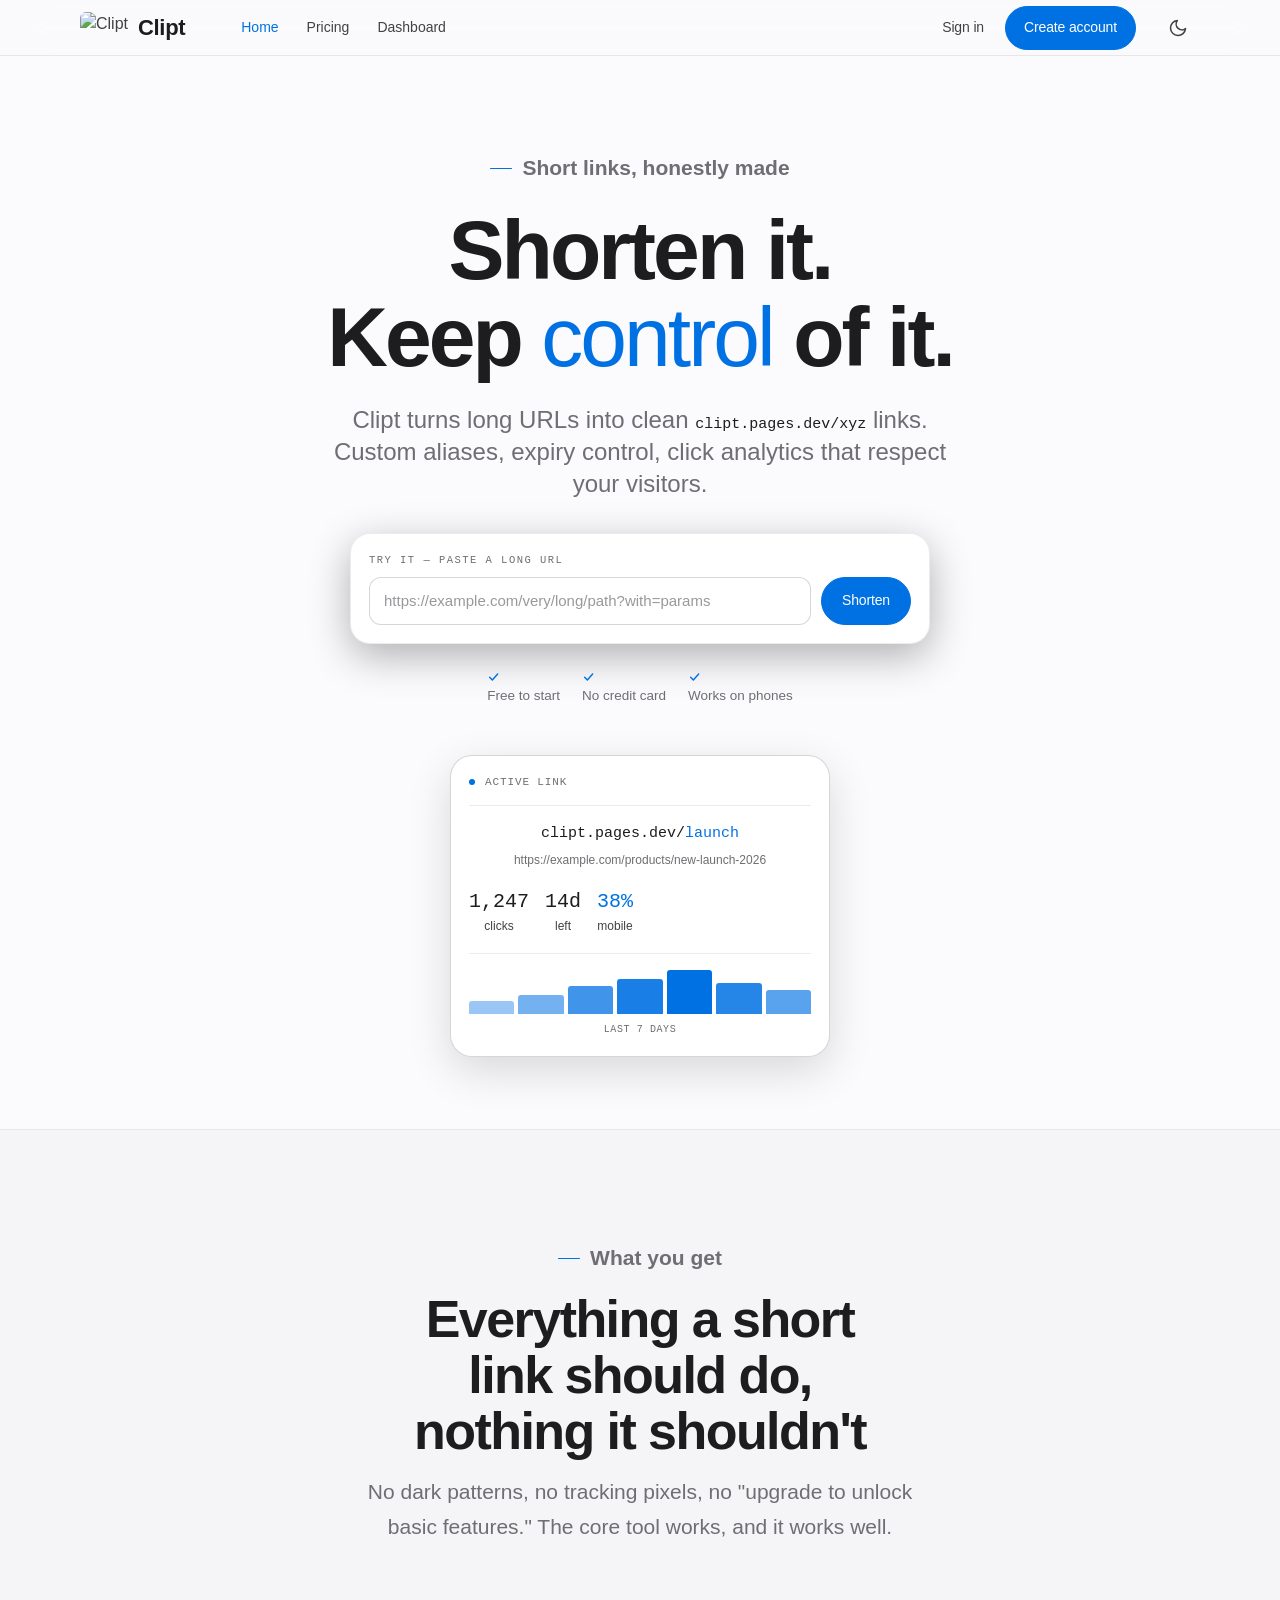
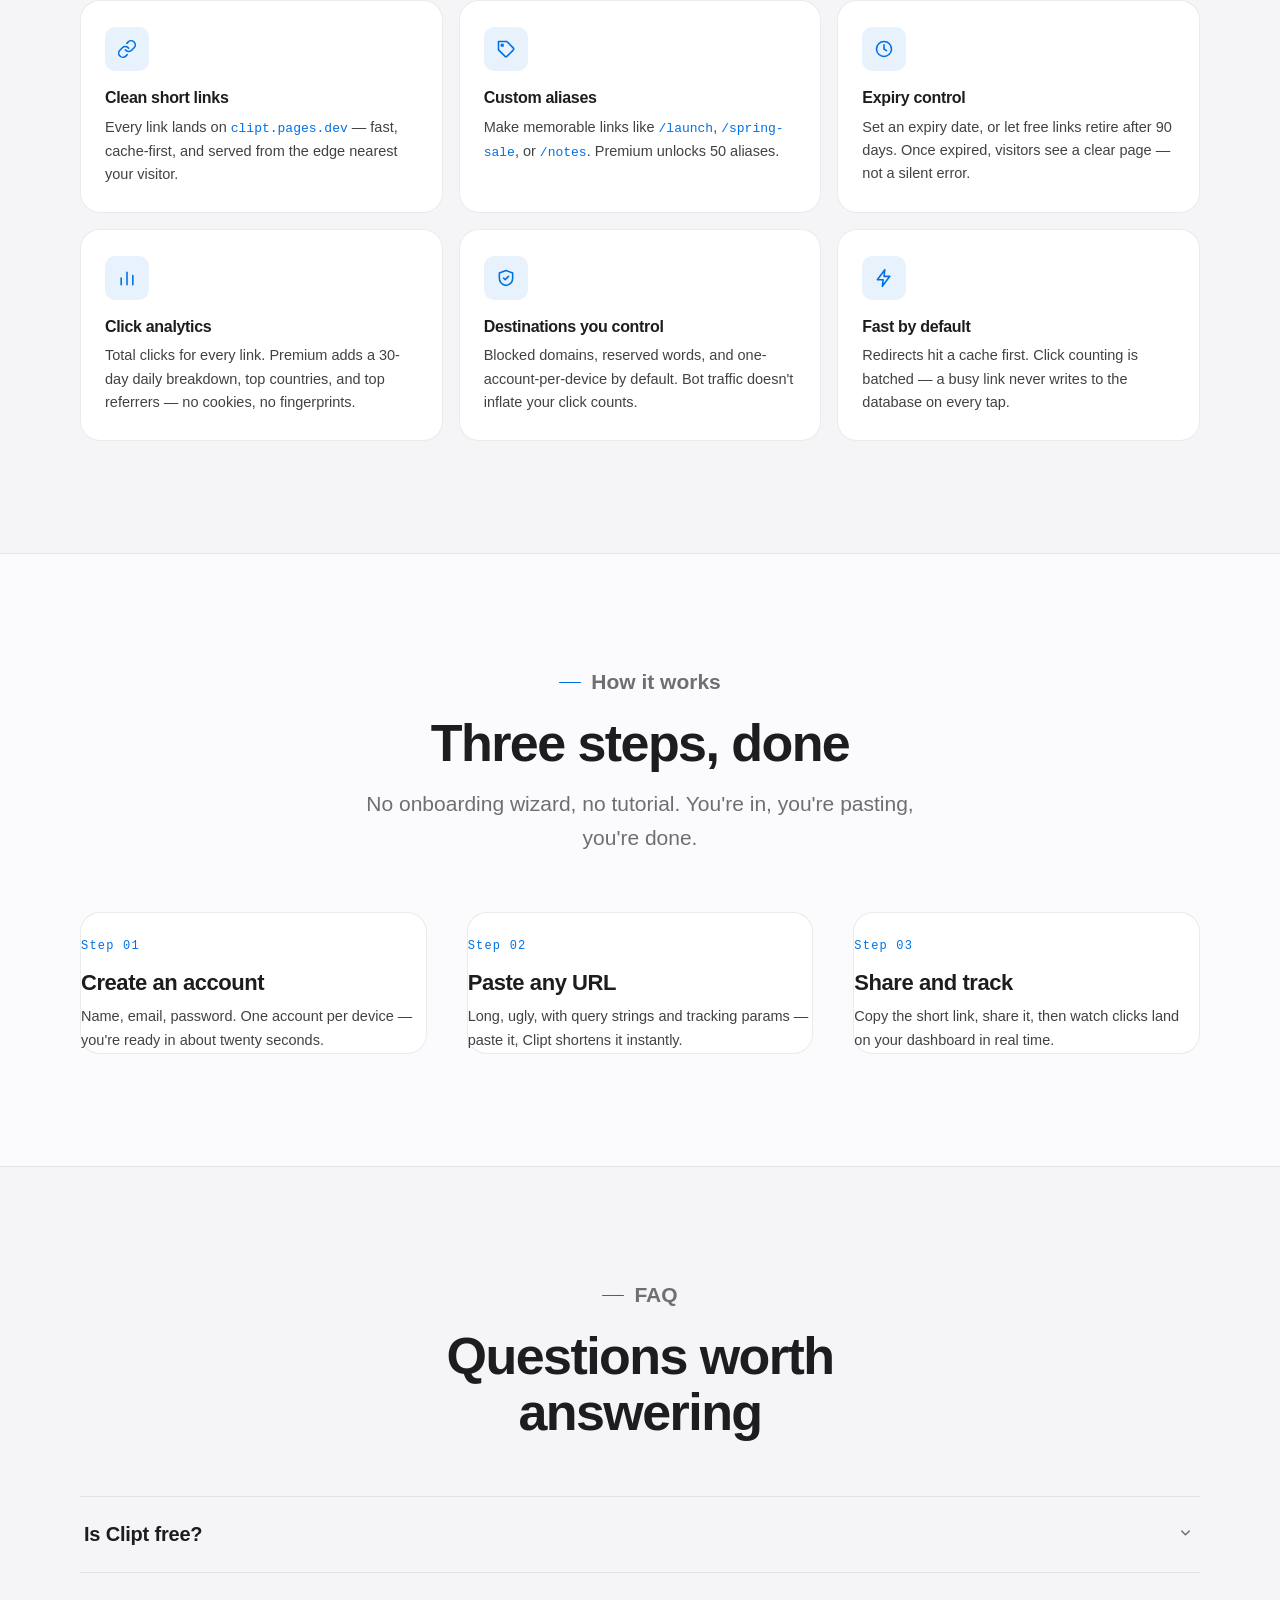
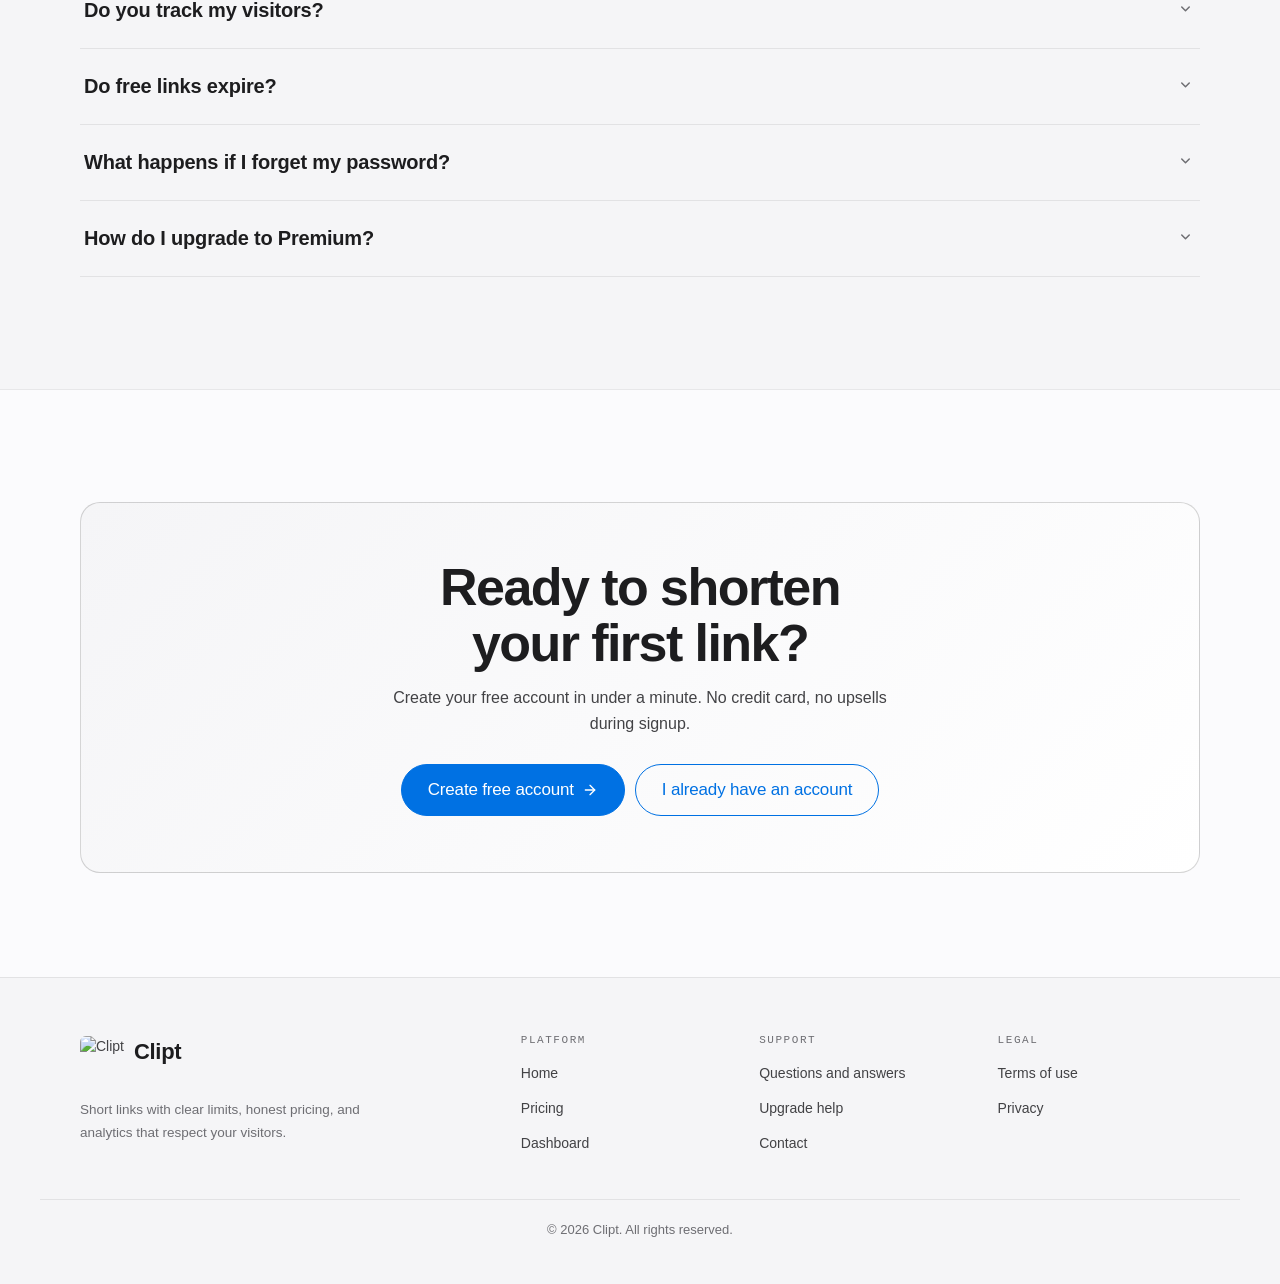
==== index.html @ ca4625b0 "Enhance responsive styles for small screens Add media queries for small-screen header adjustments." ====
<!DOCTYPE html>
<html lang="en">
<head>
<meta charset="UTF-8">
<meta name="viewport" content="width=device-width, initial-scale=1.0, viewport-fit=cover">
<meta name="theme-color" content="#05080f">
<meta name="description" content="Clipt — short links you control. Custom aliases, expiry control, click analytics. Free to start.">
<meta name="robots" content="index,follow">
<title>Clipt — short links you control</title>
<link rel="icon" type="image/png" href="/clipt.png">
<link rel="apple-touch-icon" href="/clipt.png">

<meta name="color-scheme" content="light dark"><meta name="theme-color" content="#fbfbfd">
<script>try{var t=localStorage.getItem("clipt_theme");document.documentElement.setAttribute("data-theme",t==="dark"?"dark":"light")}catch(e){document.documentElement.setAttribute("data-theme","light")}</script>
<style>
/* ==========================================================================
   CLIPT — index.html
   Shared design system (identical across all pages) + landing page styles.
   ========================================================================== */

/* ─── DESIGN TOKENS ─────────────────────────────────────────────────── */
:root{
  --bg:#05080f;
  --surface:#0b0f1a;
  --surface2:#111827;
  --surface3:#161e2e;
  --border:rgba(255,255,255,0.07);
  --border2:rgba(255,255,255,0.11);
  --accent:#00d4aa;
  --accent2:#00b894;
  --accent-dim:rgba(0,212,170,0.08);
  --white:#f0f4f8;
  --gray:#7a8899;
  --gray2:#a0adb8;
  --red:#f0566a;
  --red-dim:rgba(240,86,106,0.09);
  --green:#10d48e;
  --green-dim:rgba(16,212,142,0.09);
  --orange:#f59e0b;
  --orange-dim:rgba(245,158,11,0.09);
  --radius:9px;
  --radius-lg:13px;
  --transition:.18s cubic-bezier(.4,0,.2,1);

  --font-head:'Cormorant Garamond', Georgia, 'Times New Roman', serif;
  --font-body:'Cabinet Grotesk', system-ui, -apple-system, 'Segoe UI', sans-serif;
  --font-mono:'DM Mono', ui-monospace, 'SF Mono', Menlo, monospace;

  --hdr-h:64px;
  --side-w:260px;
  --sat:env(safe-area-inset-top, 0px);
  --sab:env(safe-area-inset-bottom, 0px);
}

/* ─── RESET / BASE ──────────────────────────────────────────────────── */
*,*::before,*::after{box-sizing:border-box}
*{margin:0;padding:0}
html{-webkit-text-size-adjust:100%;scroll-behavior:smooth;scroll-padding-top:calc(var(--hdr-h) + 20px)}
body{
  font-family:var(--font-body);
  font-size:16px;
  line-height:1.55;
  color:var(--gray2);
  background:var(--bg);
  -webkit-font-smoothing:antialiased;
  -moz-osx-font-smoothing:grayscale;
  overflow-x:hidden;
  min-height:100dvh;
  padding-left:env(safe-area-inset-left,0px);
  padding-right:env(safe-area-inset-right,0px);
}
img,svg{display:block;max-width:100%}
img{height:auto}
button{font:inherit;color:inherit;background:none;border:none;cursor:pointer}
a{color:inherit;text-decoration:none}
ul,ol{list-style:none}
input,textarea,select{font:inherit;color:inherit}

h1,h2,h3,h4,h5{
  font-family:var(--font-head);
  font-weight:600;
  color:var(--white);
  letter-spacing:-0.01em;
  line-height:1.15;
}
p{text-wrap:pretty}
h1,h2,h3{text-wrap:balance}

:focus-visible{outline:2px solid var(--accent);outline-offset:3px;border-radius:6px}
:focus:not(:focus-visible){outline:none}

/* ─── LAYOUT ────────────────────────────────────────────────────────── */
.shell{width:100%;max-width:1200px;margin:0 auto;padding-inline:20px}
@media(min-width:720px){.shell{padding-inline:32px}}
@media(min-width:1024px){.shell{padding-inline:40px}}

.main{padding-top:calc(var(--hdr-h) + var(--sat));min-height:60vh}

/* ─── LOGO ──────────────────────────────────────────────────────────── */
.logo{display:inline-flex;align-items:center;gap:10px;flex-shrink:0}
.logo img{height:32px;width:auto;border-radius:6px}
.logo-word{
  font-family:var(--font-head);
  font-size:22px;
  font-weight:600;
  color:var(--white);
  letter-spacing:-0.015em;
}

/* ─── HEADER ────────────────────────────────────────────────────────── */
.hdr{
  position:fixed;top:0;left:0;right:0;z-index:100;
  height:calc(var(--hdr-h) + var(--sat));
  padding-top:var(--sat);
  background:rgba(5,8,15,.85);
  backdrop-filter:saturate(180%) blur(14px);
  -webkit-backdrop-filter:saturate(180%) blur(14px);
  border-bottom:1px solid transparent;
  transition:border-color var(--transition);
}
.hdr.scrolled{border-bottom-color:var(--border)}
.hdr-in{
  display:flex;align-items:center;gap:20px;
  height:var(--hdr-h);
  width:100%;max-width:1200px;margin:0 auto;
  padding-inline:20px;
}
@media(min-width:720px){.hdr-in{padding-inline:32px}}
@media(min-width:1024px){.hdr-in{padding-inline:40px}}

.hnav{display:none;gap:4px;margin-left:24px}
.hnav a{
  font-size:14px;font-weight:500;color:var(--gray2);
  padding:8px 12px;border-radius:8px;
  transition:color var(--transition),background var(--transition);
}
.hnav a:hover{color:var(--white);background:rgba(255,255,255,.04)}
.hnav a.on{color:var(--accent)}

.hdr-r{display:flex;align-items:center;gap:8px;margin-left:auto}

.ib{
  width:44px;height:44px;
  display:inline-flex;align-items:center;justify-content:center;
  border-radius:9px;color:var(--gray2);
  transition:background var(--transition),color var(--transition);
  position:relative;
  -webkit-tap-highlight-color:transparent;
}
.ib:hover{background:rgba(255,255,255,.05);color:var(--white)}

.ib-sm{
  width:34px;height:34px;
  display:inline-flex;align-items:center;justify-content:center;
  border-radius:7px;color:var(--gray);
  transition:background var(--transition),color var(--transition);
}
.ib-sm:hover{background:rgba(255,255,255,.06);color:var(--white)}

#menuBtn{display:inline-flex}
@media(min-width:861px){#menuBtn{display:none}.hnav{display:flex}}

.prof{position:relative}
.prof .ib::after{
  content:"";width:22px;height:22px;border-radius:50%;
  background:linear-gradient(135deg,var(--accent),var(--accent2));
  position:absolute;
}
.prof .ib .av{
  position:relative;z-index:1;
  font-family:var(--font-body);font-size:10px;font-weight:700;
  color:#04110d;letter-spacing:.02em;
}
.menu{
  position:absolute;top:calc(100% + 6px);right:0;
  min-width:220px;background:var(--surface);
  border:1px solid var(--border2);border-radius:var(--radius-lg);
  box-shadow:0 12px 32px rgba(0,0,0,.5);
  padding:6px;display:none;z-index:110;
}
.menu.open{display:block;animation:menuIn .14s ease-out}
@keyframes menuIn{from{opacity:0;transform:translateY(-4px)}to{opacity:1;transform:translateY(0)}}
.menu-h{
  padding:10px 12px 8px;border-bottom:1px solid var(--border);
  margin-bottom:6px;
}
.menu-h strong{display:block;font-size:13px;color:var(--white);font-weight:600}
.menu-h span{font-size:11.5px;color:var(--gray);word-break:break-all}
.menu a,.menu button{
  display:flex;align-items:center;gap:10px;
  width:100%;padding:9px 12px;border-radius:7px;
  font-size:13.5px;font-weight:500;color:var(--gray2);
  text-align:left;transition:background var(--transition),color var(--transition);
}
.menu a:hover,.menu button:hover{background:rgba(255,255,255,.05);color:var(--white)}
.menu .danger{color:var(--red)}
.menu .danger:hover{background:var(--red-dim);color:var(--red)}
.menu-sep{height:1px;background:var(--border);margin:6px 0}

.dot{
  position:absolute;top:8px;right:8px;
  width:8px;height:8px;border-radius:50%;
  background:var(--red);border:2px solid var(--bg);
}

/* ─── SIDEBAR ───────────────────────────────────────────────────────── */
.side{
  position:fixed;top:0;left:0;bottom:0;
  width:var(--side-w);max-width:88vw;z-index:120;
  background:var(--surface);
  border-right:1px solid var(--border2);
  transform:translateX(-100%);
  transition:transform .24s cubic-bezier(.4,0,.2,1);
  display:flex;flex-direction:column;
  padding:var(--sat) 0 var(--sab);
  overflow-y:auto;
}
.side.open{transform:translateX(0);box-shadow:0 0 60px rgba(0,0,0,.5)}
.side-top{
  padding:20px 20px 16px;border-bottom:1px solid var(--border);
  flex-shrink:0;
}
.side-nav{flex:1;padding:14px 12px}
.side-sec{
  font-family:var(--font-mono);
  font-size:10.5px;font-weight:500;letter-spacing:.12em;text-transform:uppercase;
  color:var(--gray);padding:14px 12px 6px;
}
.nav-i{
  display:flex;align-items:center;gap:12px;
  width:100%;padding:11px 12px;border-radius:8px;
  font-size:14px;font-weight:500;color:var(--gray2);
  text-align:left;transition:background var(--transition),color var(--transition);
  position:relative;
}
.nav-i:hover{background:rgba(255,255,255,.04);color:var(--white)}
.nav-i.on{background:var(--accent-dim);color:var(--accent)}
.nav-i svg{flex-shrink:0;opacity:.9}
.nav-i .cnt{
  margin-left:auto;font-family:var(--font-mono);font-size:10.5px;
  background:var(--accent);color:#04110d;padding:1px 7px;border-radius:99px;
  font-weight:600;letter-spacing:.02em;
}
.side-bot{
  border-top:1px solid var(--border);
  padding:14px 16px;flex-shrink:0;
}
.user-chip{
  display:flex;align-items:center;gap:12px;
  padding:10px 8px;border-radius:9px;
  transition:background var(--transition);
}
.user-chip:hover{background:rgba(255,255,255,.04)}
.user-chip .av{
  width:36px;height:36px;border-radius:50%;flex-shrink:0;
  background:linear-gradient(135deg,var(--accent),var(--accent2));
  display:flex;align-items:center;justify-content:center;
  font-family:var(--font-body);font-size:13px;font-weight:700;color:#04110d;
}
.user-chip .meta{min-width:0;flex:1}
.user-chip .meta strong{
  display:block;font-size:13.5px;font-weight:600;color:var(--white);
  overflow:hidden;text-overflow:ellipsis;white-space:nowrap;
}
.user-chip .meta span{
  display:block;font-size:11.5px;color:var(--gray);
  overflow:hidden;text-overflow:ellipsis;white-space:nowrap;
}

.scrim{
  position:fixed;inset:0;z-index:110;
  background:rgba(0,0,0,.6);
  backdrop-filter:blur(2px);
  opacity:0;visibility:hidden;
  transition:opacity var(--transition),visibility var(--transition);
}
.scrim.on{opacity:1;visibility:visible}

@media(min-width:861px){
  .has-side .side{transform:translateX(0)}
  .has-side .scrim{display:none}
  .has-side{--side-offset:var(--side-w)}
  .has-side .hdr{left:var(--side-w)}
  .has-side .hdr-in{max-width:none}
  .has-side .main,
  .has-side .ftr{margin-left:var(--side-w);max-width:none}
}

/* ─── BUTTONS ───────────────────────────────────────────────────────── */
.btn{
  display:inline-flex;align-items:center;justify-content:center;gap:8px;
  height:44px;padding:0 18px;border-radius:var(--radius);
  font-family:var(--font-body);font-size:14px;font-weight:600;
  letter-spacing:-.005em;white-space:nowrap;
  border:1px solid transparent;cursor:pointer;
  transition:background var(--transition),border-color var(--transition),color var(--transition),transform var(--transition);
  -webkit-tap-highlight-color:transparent;
  touch-action:manipulation;
}
.btn:active{transform:translateY(1px)}
.btn-lg{height:52px;padding:0 26px;font-size:15px}
.btn-sm{height:36px;padding:0 14px;font-size:13px}

.btn-pri{
  background:var(--accent);color:#04110d;
  border-color:var(--accent);
  box-shadow:0 1px 2px rgba(0,212,170,.18);
}
.btn-pri:hover{background:var(--accent2);border-color:var(--accent2)}
.btn-pri:active{box-shadow:none}

.btn-ghost{
  background:transparent;color:var(--white);
  border-color:var(--border2);
}
.btn-ghost:hover{border-color:var(--gray);background:rgba(255,255,255,.03)}

.btn-quiet{
  background:transparent;color:var(--gray2);
  border-color:transparent;padding:0 12px;
}
.btn-quiet:hover{color:var(--white);background:rgba(255,255,255,.04)}

.btn-danger{
  background:var(--red-dim);color:var(--red);
  border-color:rgba(240,86,106,.25);
}
.btn-danger:hover{background:rgba(240,86,106,.15);border-color:var(--red)}

.btn[disabled]{opacity:.5;cursor:not-allowed;transform:none}

/* ─── FORMS ─────────────────────────────────────────────────────────── */
.field{margin-bottom:16px}
.field label{
  display:block;font-family:var(--font-mono);
  font-size:11px;font-weight:500;letter-spacing:.1em;text-transform:uppercase;
  color:var(--gray);margin-bottom:7px;
}
.input,.select,.textarea{
  width:100%;height:46px;padding:0 14px;
  background:var(--surface2);
  border:1px solid var(--border2);
  border-radius:var(--radius);
  font-family:var(--font-body);font-size:15px;color:var(--white);
  outline:none;transition:border-color var(--transition),background var(--transition);
}
.input:hover,.select:hover,.textarea:hover{border-color:rgba(255,255,255,.18)}
.input:focus,.select:focus,.textarea:focus{
  border-color:var(--accent);
  background:var(--surface3);
}
.input::placeholder,.textarea::placeholder{color:var(--gray);opacity:.7}
.input[aria-invalid="true"]{border-color:var(--red)}
.textarea{height:auto;padding:12px 14px;resize:vertical;min-height:90px;line-height:1.5}
.select{
  appearance:none;-webkit-appearance:none;
  background-image:url("data:image/svg+xml;utf8,<svg xmlns='http://www.w3.org/2000/svg' width='14' height='14' viewBox='0 0 24 24' fill='none' stroke='%237a8899' stroke-width='2' stroke-linecap='round' stroke-linejoin='round'><polyline points='6 9 12 15 18 9'/></svg>");
  background-repeat:no-repeat;background-position:right 14px center;
  padding-right:40px;cursor:pointer;
}
.field-hint{font-size:12.5px;color:var(--gray);margin-top:6px;line-height:1.5}
.field-row{display:grid;grid-template-columns:1fr 1fr;gap:12px}
@media(max-width:520px){.field-row{grid-template-columns:1fr}}

/* ─── TOAST ─────────────────────────────────────────────────────────── */
.toast{
  position:fixed;
  left:20px;right:20px;
  bottom:calc(20px + var(--sab));
  z-index:200;
  max-width:420px;margin:0 auto;
  padding:14px 18px;
  background:var(--surface3);
  border:1px solid var(--border2);
  border-left:3px solid var(--accent);
  border-radius:var(--radius-lg);
  font-size:14px;color:var(--white);
  box-shadow:0 8px 32px rgba(0,0,0,.5);
  transform:translateY(120%);
  opacity:0;visibility:hidden;
  transition:transform .28s cubic-bezier(.4,0,.2,1),opacity .28s,visibility .28s;
  pointer-events:none;
}
.toast.show{transform:translateY(0);opacity:1;visibility:visible}
.toast-success{border-left-color:var(--accent)}
.toast-error{border-left-color:var(--red)}
.toast-info{border-left-color:var(--orange)}
@media(min-width:720px){
  .toast{left:auto;right:24px;bottom:calc(24px + var(--sab));margin:0}
}

/* ─── MODAL ─────────────────────────────────────────────────────────── */
.modal-overlay{
  position:fixed;inset:0;z-index:300;
  background:rgba(0,0,0,.72);
  backdrop-filter:blur(4px);
  display:none;align-items:center;justify-content:center;
  padding:20px;
}
.modal-overlay.open{display:flex;animation:fadeIn .16s ease-out}
@keyframes fadeIn{from{opacity:0}to{opacity:1}}
.modal{
  width:100%;max-width:440px;max-height:calc(100dvh - 40px);
  background:var(--surface);
  border:1px solid var(--border2);
  border-radius:var(--radius-lg);
  box-shadow:0 24px 64px rgba(0,0,0,.6);
  display:flex;flex-direction:column;
  animation:modalIn .18s cubic-bezier(.4,0,.2,1);
  overflow:hidden;
}
@keyframes modalIn{from{opacity:0;transform:translateY(8px) scale(.98)}to{opacity:1;transform:none}}
.modal-h{
  display:flex;align-items:center;justify-content:space-between;gap:12px;
  padding:18px 20px 14px;border-bottom:1px solid var(--border);
  flex-shrink:0;
}
.modal-h h3{
  font-family:var(--font-head);font-size:22px;font-weight:600;
  color:var(--white);letter-spacing:-.015em;line-height:1.2;
}
.modal-b{padding:20px;overflow-y:auto;flex:1;min-height:0}
.modal-f{
  padding:14px 20px 18px;border-top:1px solid var(--border);
  display:flex;gap:10px;flex-shrink:0;
}
.modal-f .btn{flex:1}
@media(max-width:520px){
  .modal-overlay{padding:12px;align-items:flex-end}
  .modal{border-radius:16px 16px 0 0;max-height:92dvh;padding-bottom:var(--sab)}
  .modal-h{padding:22px 18px 14px}
  .modal-b{padding:18px}
  .modal-f{padding:12px 18px calc(16px + var(--sab))}
}

#_alert{
  display:none;padding:11px 14px;border-radius:var(--radius);
  font-size:13.5px;line-height:1.5;margin-bottom:16px;
}
#_alert.show{display:block}
#_alert.error{background:var(--red-dim);color:var(--red);border:1px solid rgba(240,86,106,.25)}
#_alert.info{background:var(--accent-dim);color:var(--accent);border:1px solid rgba(0,212,170,.25)}
#_alert.warn{background:var(--orange-dim);color:var(--orange);border:1px solid rgba(245,158,11,.25)}

/* ─── LANDING — HERO ────────────────────────────────────────────────── */
.hero{padding:60px 0 72px;border-bottom:1px solid var(--border);position:relative;overflow:hidden}
.hero::before{
  content:"";position:absolute;top:-200px;left:50%;transform:translateX(-50%);
  width:800px;height:500px;
  background:radial-gradient(ellipse at center,rgba(0,212,170,.08),transparent 65%);
  pointer-events:none;
}
@media(min-width:720px){.hero{padding:88px 0 96px}}
.hero-in{position:relative;display:grid;grid-template-columns:1fr;gap:48px;align-items:center}
@media(min-width:960px){.hero-in{grid-template-columns:1.05fr 1fr;gap:72px}}

.eyebrow{
  display:inline-flex;align-items:center;gap:10px;
  font-family:var(--font-mono);font-size:11.5px;font-weight:500;
  letter-spacing:.14em;text-transform:uppercase;color:var(--accent);
  margin-bottom:22px;
}
.eyebrow::before{content:"";width:22px;height:1px;background:var(--accent);border-radius:2px}

.hero h1{
  font-family:var(--font-head);
  font-size:clamp(38px,7vw,68px);
  font-weight:600;
  line-height:1.05;
  letter-spacing:-.028em;
  margin-bottom:22px;
}
.hero h1 em{
  font-style:italic;font-weight:500;
  color:var(--accent);
}
.hero-lede{
  font-size:17px;line-height:1.65;color:var(--gray2);
  max-width:520px;margin-bottom:32px;
}

.demo-box{
  background:var(--surface);
  border:1px solid var(--border2);
  border-radius:var(--radius-lg);
  padding:20px;
  box-shadow:0 12px 40px rgba(0,0,0,.3);
}
.demo-box label{
  display:block;font-family:var(--font-mono);
  font-size:10.5px;font-weight:500;letter-spacing:.14em;text-transform:uppercase;
  color:var(--gray);margin-bottom:9px;
}
.demo-row{display:flex;gap:10px}
@media(max-width:520px){.demo-row{flex-direction:column}}
.demo-row .input{height:48px;font-size:15px}
.demo-row .btn{height:48px;padding:0 20px;flex-shrink:0}
.demo-result{
  margin-top:14px;padding:14px;
  background:var(--accent-dim);
  border:1px solid rgba(0,212,170,.2);
  border-radius:var(--radius);
  display:none;
}
.demo-result.on{display:block;animation:fadeIn .2s ease-out}
.demo-result .k{
  font-family:var(--font-mono);font-size:10.5px;letter-spacing:.1em;
  text-transform:uppercase;color:var(--accent);margin-bottom:6px;
}
.demo-result .v{
  font-family:var(--font-mono);font-size:15px;font-weight:500;
  color:var(--white);word-break:break-all;line-height:1.4;
}
.demo-result .v .pre{color:var(--gray)}
.demo-result .v .code{color:var(--accent)}

.hero-meta{
  display:flex;flex-wrap:wrap;gap:6px 22px;
  font-size:13.5px;color:var(--gray);margin-top:26px;
}
.hero-meta span{display:inline-flex;align-items:center;gap:7px}
.hero-meta svg{color:var(--accent);flex-shrink:0}

/* ─── SECTIONS ──────────────────────────────────────────────────────── */
.section{padding:80px 0}
@media(min-width:720px){.section{padding:104px 0}}
.section-head{max-width:640px;margin-bottom:56px}
.section-head .eyebrow{margin-bottom:16px}
.section-title{
  font-family:var(--font-head);font-size:clamp(30px,4.4vw,44px);
  font-weight:600;letter-spacing:-.02em;line-height:1.1;
  margin-bottom:16px;
}
.section-lede{font-size:16.5px;line-height:1.65;color:var(--gray2);max-width:560px}

/* Features */
.feat-grid{
  display:grid;grid-template-columns:1fr;gap:14px;
}
@media(min-width:640px){.feat-grid{grid-template-columns:repeat(2,1fr)}}
@media(min-width:960px){.feat-grid{grid-template-columns:repeat(3,1fr);gap:16px}}

.feat{
  background:var(--surface);border:1px solid var(--border);
  border-radius:var(--radius-lg);padding:26px 24px;
  transition:border-color var(--transition),transform var(--transition);
}
.feat:hover{border-color:var(--border2);transform:translateY(-2px)}
.feat-ic{
  width:44px;height:44px;border-radius:10px;
  background:var(--accent-dim);color:var(--accent);
  display:flex;align-items:center;justify-content:center;
  margin-bottom:18px;
}
.feat h3{
  font-family:var(--font-body);font-size:16px;font-weight:700;
  color:var(--white);letter-spacing:-.005em;margin-bottom:8px;
}
.feat p{font-size:14.5px;line-height:1.6;color:var(--gray2)}

/* How it works */
.steps{display:grid;grid-template-columns:1fr;gap:24px}
@media(min-width:780px){.steps{grid-template-columns:repeat(3,1fr);gap:40px}}
.step{padding-top:24px;border-top:1px solid var(--border)}
.step-n{
  display:block;font-family:var(--font-mono);font-size:12px;font-weight:500;
  letter-spacing:.1em;color:var(--accent);margin-bottom:14px;
}
.step h3{font-family:var(--font-head);font-size:22px;font-weight:600;color:var(--white);margin-bottom:10px;letter-spacing:-.01em}
.step p{font-size:14.5px;line-height:1.65;color:var(--gray2)}

/* FAQ */
.faq{border-top:1px solid var(--border)}
.faq details{border-bottom:1px solid var(--border)}
.faq summary{
  list-style:none;cursor:pointer;
  padding:22px 4px;
  display:flex;align-items:center;justify-content:space-between;gap:20px;
  font-family:var(--font-head);font-size:20px;font-weight:600;
  color:var(--white);letter-spacing:-.01em;
  min-height:60px;
  transition:color var(--transition);
}
.faq summary::-webkit-details-marker{display:none}
.faq summary:hover{color:var(--accent)}
.faq summary svg{
  color:var(--gray);flex-shrink:0;
  transition:transform var(--transition),color var(--transition);
}
.faq details[open] summary svg{transform:rotate(180deg);color:var(--accent)}
.faq details > p{
  padding:0 4px 22px;font-size:15px;line-height:1.7;
  color:var(--gray2);max-width:680px;
}
.faq details > p strong{color:var(--white);font-weight:600}

/* CTA band */
.cta{
  background:linear-gradient(135deg,var(--surface2),var(--surface));
  border:1px solid var(--border2);
  border-radius:20px;
  padding:56px 32px;
  text-align:center;
  position:relative;overflow:hidden;
}
.cta::before{
  content:"";position:absolute;top:-100px;left:50%;transform:translateX(-50%);
  width:600px;height:300px;
  background:radial-gradient(ellipse,rgba(0,212,170,.12),transparent 70%);
  pointer-events:none;
}
.cta-in{position:relative;max-width:560px;margin:0 auto}
.cta h2{
  font-family:var(--font-head);font-size:clamp(28px,4vw,40px);
  font-weight:600;letter-spacing:-.02em;color:var(--white);
  margin-bottom:14px;
}
.cta p{font-size:16px;color:var(--gray2);margin-bottom:28px;line-height:1.6}
.cta-actions{display:flex;flex-wrap:wrap;gap:10px;justify-content:center}
@media(max-width:520px){.cta-actions{flex-direction:column}.cta-actions .btn{width:100%}}

/* ─── FOOTER ────────────────────────────────────────────────────────── */
.ftr{
  background:var(--surface);
  border-top:1px solid var(--border);
  padding:56px 0 24px;
  margin-top:0;
}
.ftr-in{
  width:100%;max-width:1200px;margin:0 auto;
  padding-inline:20px;
  display:grid;grid-template-columns:1fr;gap:36px;
}
@media(min-width:720px){.ftr-in{padding-inline:32px;grid-template-columns:2fr 1fr 1fr 1fr}}
@media(min-width:1024px){.ftr-in{padding-inline:40px}}
.ftr h5{
  font-family:var(--font-mono);font-size:11px;font-weight:500;
  letter-spacing:.14em;text-transform:uppercase;color:var(--gray);
  margin-bottom:14px;
}
.ftr ul{display:flex;flex-direction:column;gap:10px}
.ftr a{font-size:14px;color:var(--gray2);transition:color var(--transition)}
.ftr a:hover{color:var(--accent)}
.ftr p{font-size:13.5px;line-height:1.7;color:var(--gray);margin-top:16px;max-width:320px}
.ftr-b{
  width:100%;max-width:1200px;margin:44px auto 0;
  padding:20px 20px calc(20px + var(--sab));
  border-top:1px solid var(--border);
  font-size:13px;color:var(--gray);text-align:center;
}
@media(min-width:720px){.ftr-b{padding-inline:32px}}
@media(min-width:1024px){.ftr-b{padding-inline:40px}}

/* ─── UTILITIES ─────────────────────────────────────────────────────── */
.hidden{display:none !important}
.spin{
  width:16px;height:16px;border-radius:50%;
  border:2px solid rgba(0,0,0,.2);border-top-color:currentColor;
  animation:spin .7s linear infinite;display:inline-block;
}
@keyframes spin{to{transform:rotate(360deg)}}
.btn .spin{margin-right:2px}

/* ─── MOTION / A11Y ─────────────────────────────────────────────────── */
@media(prefers-reduced-motion:reduce){
  *,*::before,*::after{
    animation-duration:.01ms !important;
    animation-iteration-count:1 !important;
    transition-duration:.01ms !important;
    scroll-behavior:auto !important;
  }
}

/* ═══ APPLE-STYLE THEME (light default, dark via [data-theme=dark]) ═══ */
:root{--bg:#fbfbfd;--alt:#f5f5f7;--surface:#fff;--surface2:#f5f5f7;--surface3:#e8e8ed;--border:rgba(0,0,0,.08);--border2:rgba(0,0,0,.16);
--accent:#0071e3;--accent2:#0077ed;--accent-dim:rgba(0,113,227,.09);--white:#1d1d1f;--gray:#6e6e73;--gray2:#424245;
--red:#d70015;--red-dim:rgba(215,0,21,.08);--green:#248a3d;--green-dim:rgba(36,138,61,.1);--orange:#b25000;--orange-dim:rgba(178,80,0,.1);
--hover:rgba(0,0,0,.05);--hdr-bg:rgba(251,251,253,.8);--radius:12px;--radius-lg:20px;--hdr-h:56px;color-scheme:light;
--font-head:-apple-system,BlinkMacSystemFont,"SF Pro Display","Inter","Segoe UI",Roboto,"Helvetica Neue",Arial,sans-serif;
--font-body:-apple-system,BlinkMacSystemFont,"SF Pro Text","Inter","Segoe UI",Roboto,"Helvetica Neue",Arial,sans-serif;
--font-mono:ui-monospace,"SF Mono",Menlo,Consolas,monospace}
:root[data-theme="dark"]{--bg:#000;--alt:#0a0a0c;--surface:#1c1c1e;--surface2:#2c2c2e;--surface3:#3a3a3c;--border:rgba(255,255,255,.1);--border2:rgba(255,255,255,.2);
--accent:#2997ff;--accent2:#0a84ff;--accent-dim:rgba(41,151,255,.14);--white:#f5f5f7;--gray:#98989d;--gray2:#c7c7cc;
--red:#ff453a;--red-dim:rgba(255,69,58,.14);--green:#30d158;--green-dim:rgba(48,209,88,.14);--orange:#ff9f0a;--orange-dim:rgba(255,159,10,.14);
--hover:rgba(255,255,255,.08);--hdr-bg:rgba(0,0,0,.72);color-scheme:dark}
body{background:var(--bg);color:var(--gray2);transition:background .25s,color .25s}
.btn-pri,.nav-i .cnt,.prof .ib .av,.user-chip .av{color:#fff}
.cta::before,.hero::before{background:none}
.btn-ghost:hover,.btn-quiet:hover,.hnav a:hover,.ib-sm:hover,.ib:hover,.menu a:hover,.menu button:hover,.nav-i:hover,.user-chip:hover{background:var(--hover)}
.input:hover,.select:hover,.textarea:hover{border-color:var(--gray)}
.hdr{background:var(--hdr-bg);-webkit-backdrop-filter:saturate(180%) blur(20px);backdrop-filter:saturate(180%) blur(20px);border-bottom:1px solid var(--border)}
.hnav a{font-size:14px;border-radius:980px}
.btn,.ib{min-height:44px} .ib{min-width:44px}
.btn{border-radius:980px;font-weight:500;letter-spacing:-.01em}
.btn-pri{background:var(--accent);color:#fff;box-shadow:none} .btn-pri:hover{background:var(--accent2)}
.btn-ghost{background:transparent;color:var(--accent);border:1px solid var(--accent)}
.btn-lg{min-height:52px;font-size:17px}
.input,.select,.textarea{background:var(--surface);border:1px solid var(--border2);border-radius:12px;min-height:48px}
.input:focus,.select:focus,.textarea:focus{border-color:var(--accent);box-shadow:0 0 0 4px var(--accent-dim);outline:0}
.hero{text-align:center;padding:64px 0 48px}
.hero-in{grid-template-columns:1fr;gap:48px}
.hero h1{font-size:clamp(40px,8.5vw,84px);line-height:1.04;letter-spacing:-.035em;font-weight:700;color:var(--white)}
.hero h1 em{font-style:normal}
.eyebrow{text-transform:none;letter-spacing:0;font-family:var(--font-body);font-size:clamp(17px,2.4vw,21px);font-weight:600;color:var(--gray)}
.hero-lede{max-width:640px;margin-inline:auto;font-size:clamp(18px,2.4vw,24px);line-height:1.35;color:var(--gray)}
.demo-box{max-width:580px;margin:32px auto 0;text-align:left;background:var(--surface);border:1px solid var(--border);border-radius:20px;padding:18px}
.hero-meta{justify-content:center}
.hero-visual>div>div{box-shadow:0 14px 44px rgba(0,0,0,.14)!important;border-radius:22px!important}
.section{padding:72px 0} @media(min-width:720px){.section{padding:112px 0}.hero{padding:96px 0 72px}}
main>section:nth-of-type(even){background:var(--alt)}
.section-head{text-align:center;margin-inline:auto}
.section-title,.cta h2,.cta-in h2{font-weight:700;letter-spacing:-.03em;line-height:1.08;font-size:clamp(30px,5.2vw,52px);color:var(--white)}
.section-lede{margin-inline:auto;font-size:clamp(17px,2.2vw,21px);color:var(--gray)}
.feat,.step{background:var(--surface);border:1px solid var(--border);border-radius:20px}
.feat h3,.step h3{font-weight:600;letter-spacing:-.02em;color:var(--white)}
.modal{background:var(--surface);border:1px solid var(--border);border-radius:22px;box-shadow:0 24px 80px rgba(0,0,0,.28)}
.modal-overlay{background:rgba(0,0,0,.4);-webkit-backdrop-filter:blur(8px);backdrop-filter:blur(8px)}
.ftr{background:var(--alt);border-top:1px solid var(--border)}

/* ═══ SMALL-SCREEN HEADER (keeps sign-in / create-account / theme button on screen) ═══ */
@media(max-width:520px){
  .hdr-in{gap:6px;padding-inline:12px}
  .hdr-r{gap:4px}
  .hdr-r .btn{padding-inline:12px;font-size:13px;min-height:38px;white-space:nowrap}
  .logo-word{font-size:17px}
  #themeBtn{min-width:40px}
}
@media(max-width:430px){.logo-word{display:none}}
#themeBtn .i-sun{display:none} :root[data-theme="dark"] #themeBtn .i-sun{display:block} :root[data-theme="dark"] #themeBtn .i-moon{display:none}
@media(max-width:520px){.shell{padding-inline:20px}.demo-box{padding:14px}}
</style>
</head>
<body>

<!-- SIDEBAR -->
<aside class="side" id="side" aria-label="Navigation">
  <div class="side-top">
    <a href="/" class="logo">
      <img src="/clipt.png" alt="Clipt">
      <span class="logo-word">Clipt</span>
    </a>
  </div>
  <nav class="side-nav">
    <div class="side-sec">Explore</div>
    <a class="nav-i" href="/"><svg width="18" height="18" viewBox="0 0 24 24" fill="none" stroke="currentColor" stroke-width="1.9" stroke-linecap="round" stroke-linejoin="round"><path d="M3 10.5 12 3l9 7.5V20a1 1 0 0 1-1 1h-5v-6H9v6H4a1 1 0 0 1-1-1z"/></svg>Home</a>
    <a class="nav-i" href="/pricing.html"><svg width="18" height="18" viewBox="0 0 24 24" fill="none" stroke="currentColor" stroke-width="1.9" stroke-linecap="round" stroke-linejoin="round"><path d="M20.6 13.4 13.4 20.6a2 2 0 0 1-2.8 0L3 13V3h10l7.6 7.6a2 2 0 0 1 0 2.8z"/><circle cx="7.5" cy="7.5" r="1.2"/></svg>Pricing</a>
    <a class="nav-i" href="/dashboard.html"><svg width="18" height="18" viewBox="0 0 24 24" fill="none" stroke="currentColor" stroke-width="1.9" stroke-linecap="round" stroke-linejoin="round"><rect x="3" y="3" width="7" height="7" rx="1"/><rect x="14" y="3" width="7" height="7" rx="1"/><rect x="3" y="14" width="7" height="7" rx="1"/><rect x="14" y="14" width="7" height="7" rx="1"/></svg>Dashboard</a>
  </nav>
  <div class="side-bot" id="sideBot"></div>
</aside>
<div class="scrim" id="scrim"></div>

<!-- HEADER -->
<header class="hdr" id="hdr">
  <div class="hdr-in">
    <button class="ib" id="menuBtn" aria-label="Open menu">
      <svg width="22" height="22" viewBox="0 0 24 24" fill="none" stroke="currentColor" stroke-width="1.9" stroke-linecap="round"><path d="M4 7h16M4 12h16M4 17h16"/></svg>
    </button>
    <a href="/" class="logo">
      <img src="/clipt.png" alt="Clipt">
      <span class="logo-word">Clipt</span>
    </a>
    <nav class="hnav">
      <a href="/" class="on">Home</a>
      <a href="/pricing.html">Pricing</a>
      <a href="/dashboard.html">Dashboard</a>
    </nav>
    <div class="hdr-r" id="hdrR">
      <!-- populated by JS based on auth state -->
    </div>
    <button class="ib" id="themeBtn" type="button" aria-label="Toggle dark mode" title="Light / dark">
      <svg class="i-moon" width="20" height="20" viewBox="0 0 24 24" fill="none" stroke="currentColor" stroke-width="1.9" stroke-linecap="round" stroke-linejoin="round"><path d="M21 12.8A9 9 0 1 1 11.2 3a7 7 0 0 0 9.8 9.8z"/></svg>
      <svg class="i-sun" width="20" height="20" viewBox="0 0 24 24" fill="none" stroke="currentColor" stroke-width="1.9" stroke-linecap="round"><circle cx="12" cy="12" r="4"/><path d="M12 2v2M12 20v2M4.9 4.9l1.4 1.4M17.7 17.7l1.4 1.4M2 12h2M20 12h2M4.9 19.1l1.4-1.4M17.7 6.3l1.4-1.4"/></svg>
    </button>

  </div>
</header>

<main class="main">

  <!-- HERO -->
  <section class="hero">
    <div class="shell hero-in">
      <div>
        <p class="eyebrow">Short links, honestly made</p>
        <h1>Shorten it.<br>Keep <em>control</em> of it.</h1>
        <p class="hero-lede">
          Clipt turns long URLs into clean <span style="font-family:var(--font-mono);font-size:15px;color:var(--white)">clipt.pages.dev/xyz</span> links.
          Custom aliases, expiry control, click analytics that respect your visitors.
        </p>

        <div class="demo-box">
          <label for="demoInput">Try it — paste a long URL</label>
          <div class="demo-row">
            <input class="input" id="demoInput" type="url" inputmode="url" autocomplete="off" autocapitalize="off" spellcheck="false" placeholder="https://example.com/very/long/path?with=params">
            <button class="btn btn-pri" id="demoBtn" type="button">Shorten</button>
          </div>
          <div class="demo-result" id="demoResult" aria-live="polite">
            <div class="k">Your link would look like</div>
            <div class="v">
              <span class="pre" id="demoPrefix">clipt.pages.dev/</span><span class="code" id="demoCode">a3k7x9</span>
            </div>
          </div>
        </div>

        <ul class="hero-meta">
          <li><svg width="16" height="16" viewBox="0 0 24 24" fill="none" stroke="currentColor" stroke-width="2.2" stroke-linecap="round" stroke-linejoin="round"><polyline points="4 11 8 15 16 6"/></svg>Free to start</li>
          <li><svg width="16" height="16" viewBox="0 0 24 24" fill="none" stroke="currentColor" stroke-width="2.2" stroke-linecap="round" stroke-linejoin="round"><polyline points="4 11 8 15 16 6"/></svg>No credit card</li>
          <li><svg width="16" height="16" viewBox="0 0 24 24" fill="none" stroke="currentColor" stroke-width="2.2" stroke-linecap="round" stroke-linejoin="round"><polyline points="4 11 8 15 16 6"/></svg>Works on phones</li>
        </ul>
      </div>

      <div class="hero-visual" aria-hidden="true">
        <!-- CSS-drawn device showing a link row + click chart -->
        <div style="position:relative;max-width:380px;margin:0 auto">
          <div style="background:var(--surface);border:1px solid var(--border2);border-radius:16px;padding:18px;box-shadow:0 20px 60px rgba(0,0,0,.4)">
            <div style="display:flex;align-items:center;gap:10px;margin-bottom:16px;padding-bottom:14px;border-bottom:1px solid var(--border)">
              <div style="width:6px;height:6px;border-radius:50%;background:var(--accent)"></div>
              <div style="font-family:var(--font-mono);font-size:11px;color:var(--gray);letter-spacing:.08em;text-transform:uppercase">Active link</div>
            </div>
            <div style="font-family:var(--font-mono);font-size:15px;color:var(--white);margin-bottom:6px">clipt.pages.dev/<span style="color:var(--accent)">launch</span></div>
            <div style="font-size:12px;color:var(--gray);overflow:hidden;text-overflow:ellipsis;white-space:nowrap;margin-bottom:16px">https://example.com/products/new-launch-2026</div>
            <div style="display:flex;gap:16px;font-size:12px;color:var(--gray2)">
              <div><span style="font-family:var(--font-mono);font-size:20px;color:var(--white);font-weight:500">1,247</span><br>clicks</div>
              <div><span style="font-family:var(--font-mono);font-size:20px;color:var(--white);font-weight:500">14d</span><br>left</div>
              <div><span style="font-family:var(--font-mono);font-size:20px;color:var(--accent);font-weight:500">38%</span><br>mobile</div>
            </div>
            <div style="margin-top:18px;padding-top:16px;border-top:1px solid var(--border)">
              <div style="display:flex;align-items:flex-end;gap:4px;height:44px">
                <i style="flex:1;height:30%;background:var(--accent);border-radius:3px 3px 0 0;opacity:.4"></i>
                <i style="flex:1;height:45%;background:var(--accent);border-radius:3px 3px 0 0;opacity:.55"></i>
                <i style="flex:1;height:65%;background:var(--accent);border-radius:3px 3px 0 0;opacity:.75"></i>
                <i style="flex:1;height:80%;background:var(--accent);border-radius:3px 3px 0 0;opacity:.9"></i>
                <i style="flex:1;height:100%;background:var(--accent);border-radius:3px 3px 0 0"></i>
                <i style="flex:1;height:72%;background:var(--accent);border-radius:3px 3px 0 0;opacity:.85"></i>
                <i style="flex:1;height:55%;background:var(--accent);border-radius:3px 3px 0 0;opacity:.65"></i>
              </div>
              <div style="font-family:var(--font-mono);font-size:10px;color:var(--gray);text-align:center;margin-top:8px;letter-spacing:.06em">LAST 7 DAYS</div>
            </div>
          </div>
        </div>
      </div>
    </div>
  </section>

  <!-- FEATURES -->
  <section class="section">
    <div class="shell">
      <header class="section-head">
        <p class="eyebrow">What you get</p>
        <h2 class="section-title">Everything a short link should do,<br>nothing it shouldn't</h2>
        <p class="section-lede">
          No dark patterns, no tracking pixels, no "upgrade to unlock basic features." The core tool works, and it works well.
        </p>
      </header>

      <div class="feat-grid">
        <div class="feat">
          <div class="feat-ic"><svg width="20" height="20" viewBox="0 0 24 24" fill="none" stroke="currentColor" stroke-width="1.9" stroke-linecap="round" stroke-linejoin="round"><path d="M10 13a5 5 0 0 0 7.54.54l3-3a5 5 0 0 0-7.07-7.07l-1.72 1.71"/><path d="M14 11a5 5 0 0 0-7.54-.54l-3 3a5 5 0 0 0 7.07 7.07l1.71-1.71"/></svg></div>
          <h3>Clean short links</h3>
          <p>Every link lands on <span style="font-family:var(--font-mono);font-size:13px;color:var(--accent)">clipt.pages.dev</span> — fast, cache-first, and served from the edge nearest your visitor.</p>
        </div>
        <div class="feat">
          <div class="feat-ic"><svg width="20" height="20" viewBox="0 0 24 24" fill="none" stroke="currentColor" stroke-width="1.9" stroke-linecap="round" stroke-linejoin="round"><path d="M20.6 13.4 13.4 20.6a2 2 0 0 1-2.8 0L3 13V3h10l7.6 7.6a2 2 0 0 1 0 2.8z"/><circle cx="7.5" cy="7.5" r="1.2"/></svg></div>
          <h3>Custom aliases</h3>
          <p>Make memorable links like <span style="font-family:var(--font-mono);font-size:13px;color:var(--accent)">/launch</span>, <span style="font-family:var(--font-mono);font-size:13px;color:var(--accent)">/spring-sale</span>, or <span style="font-family:var(--font-mono);font-size:13px;color:var(--accent)">/notes</span>. Premium unlocks 50 aliases.</p>
        </div>
        <div class="feat">
          <div class="feat-ic"><svg width="20" height="20" viewBox="0 0 24 24" fill="none" stroke="currentColor" stroke-width="1.9" stroke-linecap="round" stroke-linejoin="round"><circle cx="12" cy="12" r="9"/><path d="M12 7v5l3 2"/></svg></div>
          <h3>Expiry control</h3>
          <p>Set an expiry date, or let free links retire after 90 days. Once expired, visitors see a clear page — not a silent error.</p>
        </div>
        <div class="feat">
          <div class="feat-ic"><svg width="20" height="20" viewBox="0 0 24 24" fill="none" stroke="currentColor" stroke-width="1.9" stroke-linecap="round" stroke-linejoin="round"><path d="M5 20v-8M12 20V5M19 20v-11"/></svg></div>
          <h3>Click analytics</h3>
          <p>Total clicks for every link. Premium adds a 30-day daily breakdown, top countries, and top referrers — no cookies, no fingerprints.</p>
        </div>
        <div class="feat">
          <div class="feat-ic"><svg width="20" height="20" viewBox="0 0 24 24" fill="none" stroke="currentColor" stroke-width="1.9" stroke-linecap="round" stroke-linejoin="round"><path d="M12 3 4 6v6c0 4.5 3.2 8 8 9 4.8-1 8-4.5 8-9V6z"/><path d="m9 12 2 2 4-4"/></svg></div>
          <h3>Destinations you control</h3>
          <p>Blocked domains, reserved words, and one-account-per-device by default. Bot traffic doesn't inflate your click counts.</p>
        </div>
        <div class="feat">
          <div class="feat-ic"><svg width="20" height="20" viewBox="0 0 24 24" fill="none" stroke="currentColor" stroke-width="1.9" stroke-linecap="round" stroke-linejoin="round"><path d="M13 2 4 14h7l-1 8 9-12h-7z"/></svg></div>
          <h3>Fast by default</h3>
          <p>Redirects hit a cache first. Click counting is batched — a busy link never writes to the database on every tap.</p>
        </div>
      </div>
    </div>
  </section>

  <!-- HOW IT WORKS -->
  <section class="section" style="border-top:1px solid var(--border)">
    <div class="shell">
      <header class="section-head">
        <p class="eyebrow">How it works</p>
        <h2 class="section-title">Three steps, done</h2>
        <p class="section-lede">No onboarding wizard, no tutorial. You're in, you're pasting, you're done.</p>
      </header>

      <ol class="steps">
        <li class="step">
          <span class="step-n">Step 01</span>
          <h3>Create an account</h3>
          <p>Name, email, password. One account per device — you're ready in about twenty seconds.</p>
        </li>
        <li class="step">
          <span class="step-n">Step 02</span>
          <h3>Paste any URL</h3>
          <p>Long, ugly, with query strings and tracking params — paste it, Clipt shortens it instantly.</p>
        </li>
        <li class="step">
          <span class="step-n">Step 03</span>
          <h3>Share and track</h3>
          <p>Copy the short link, share it, then watch clicks land on your dashboard in real time.</p>
        </li>
      </ol>
    </div>
  </section>

  <!-- FAQ -->
  <section class="section" style="border-top:1px solid var(--border)">
    <div class="shell">
      <header class="section-head">
        <p class="eyebrow">FAQ</p>
        <h2 class="section-title">Questions worth answering</h2>
      </header>
      <div class="faq">
        <details>
          <summary>
            <span>Is Clipt free?</span>
            <svg width="18" height="18" viewBox="0 0 24 24" fill="none" stroke="currentColor" stroke-width="2" stroke-linecap="round" stroke-linejoin="round"><polyline points="5 8 10 13 15 8"/></svg>
          </summary>
          <p>Yes. The Free plan gives you <strong>15 active links</strong>, <strong>5 new links per day</strong>, and <strong>1 custom alias</strong>. Premium is a small flat fee paid via bKash, Nagad, or Rocket, and unlocks 500 links, 100 per day, and 50 aliases. See <a href="/pricing.html" style="color:var(--accent)">Pricing</a>.</p>
        </details>
        <details>
          <summary>
            <span>Do you track my visitors?</span>
            <svg width="18" height="18" viewBox="0 0 24 24" fill="none" stroke="currentColor" stroke-width="2" stroke-linecap="round" stroke-linejoin="round"><polyline points="5 8 10 13 15 8"/></svg>
          </summary>
          <p>No cookies, no fingerprints, no cross-site identifiers. On a click, we record only the day, and — for premium link owners — the visitor's country and referring hostname. Bots are filtered out of your counts entirely.</p>
        </details>
        <details>
          <summary>
            <span>Do free links expire?</span>
            <svg width="18" height="18" viewBox="0 0 24 24" fill="none" stroke="currentColor" stroke-width="2" stroke-linecap="round" stroke-linejoin="round"><polyline points="5 8 10 13 15 8"/></svg>
          </summary>
          <p>Yes. Free links automatically expire after <strong>90 days</strong>. Premium links can be permanent, or you can set your own expiry date. Expired links show a clear "this link has expired" page rather than a broken error.</p>
        </details>
        <details>
          <summary>
            <span>What happens if I forget my password?</span>
            <svg width="18" height="18" viewBox="0 0 24 24" fill="none" stroke="currentColor" stroke-width="2" stroke-linecap="round" stroke-linejoin="round"><polyline points="5 8 10 13 15 8"/></svg>
          </summary>
          <p>An admin can reset it for you. Clipt doesn't have self-service password reset yet — this avoids the security risks of email link flows. Reach out through the contact channel on the <a href="/pricing.html" style="color:var(--accent)">Pricing</a> page.</p>
        </details>
        <details>
          <summary>
            <span>How do I upgrade to Premium?</span>
            <svg width="18" height="18" viewBox="0 0 24 24" fill="none" stroke="currentColor" stroke-width="2" stroke-linecap="round" stroke-linejoin="round"><polyline points="5 8 10 13 15 8"/></svg>
          </summary>
          <p>Send the fee via bKash, Nagad, or Rocket, then submit the transaction ID from your <a href="/dashboard.html" style="color:var(--accent)">dashboard</a>. An admin reviews and approves — usually within a few hours.</p>
        </details>
      </div>
    </div>
  </section>

  <!-- CTA -->
  <section class="section" style="border-top:1px solid var(--border);padding-bottom:104px">
    <div class="shell">
      <div class="cta">
        <div class="cta-in">
          <h2>Ready to shorten your first link?</h2>
          <p>Create your free account in under a minute. No credit card, no upsells during signup.</p>
          <div class="cta-actions">
            <button class="btn btn-pri btn-lg" id="ctaSignup" type="button">
              Create free account
              <svg width="16" height="16" viewBox="0 0 24 24" fill="none" stroke="currentColor" stroke-width="2" stroke-linecap="round" stroke-linejoin="round"><line x1="5" y1="12" x2="19" y2="12"/><polyline points="12 5 19 12 12 19"/></svg>
            </button>
            <button class="btn btn-ghost btn-lg" id="ctaSignin" type="button">I already have an account</button>
          </div>
        </div>
      </div>
    </div>
  </section>

</main>

<!-- FOOTER -->
<footer class="ftr">
  <div class="ftr-in">
    <div>
      <a href="/" class="logo" style="margin-bottom:14px">
        <img src="/clipt.png" alt="Clipt">
        <span class="logo-word">Clipt</span>
      </a>
      <p>Short links with clear limits, honest pricing, and analytics that respect your visitors.</p>
    </div>
    <div>
      <h5>Platform</h5>
      <ul>
        <li><a href="/">Home</a></li>
        <li><a href="/pricing.html">Pricing</a></li>
        <li><a href="/dashboard.html">Dashboard</a></li>
      </ul>
    </div>
    <div>
      <h5>Support</h5>
      <ul>
        <li><a href="#faq" onclick="document.querySelector('.faq details')?.setAttribute('open','');return true">Questions and answers</a></li>
        <li><a href="/pricing.html">Upgrade help</a></li>
        <li><a href="#" id="ftrContact">Contact</a></li>
      </ul>
    </div>
    <div>
      <h5>Legal</h5>
      <ul>
        <li><a href="#">Terms of use</a></li>
        <li><a href="#">Privacy</a></li>
      </ul>
    </div>
  </div>
  <div class="ftr-b">© <span id="yr"></span> Clipt. All rights reserved.</div>
</footer>

<!-- TOAST -->
<div class="toast" id="toast" role="status" aria-live="polite"></div>

<!-- GENERIC MODAL -->
<div class="modal-overlay" id="gModal" role="dialog" aria-modal="true" aria-labelledby="gTitle">
  <div class="modal">
    <div class="modal-h">
      <h3 id="gTitle">Modal</h3>
      <button class="ib-sm" id="gClose" aria-label="Close">
        <svg width="18" height="18" viewBox="0 0 24 24" fill="none" stroke="currentColor" stroke-width="2" stroke-linecap="round" stroke-linejoin="round"><path d="M6 6l12 12M18 6 6 18"/></svg>
      </button>
    </div>
    <div class="modal-b" id="gBody"></div>
    <div class="modal-f" id="gFoot"></div>
  </div>
</div>

<script>
/* ==========================================================================
   CLIPT — index.html
   Shared JS block (identical across all pages) + landing page logic.
   ========================================================================== */
(function(){
'use strict';

/* ─── ICONS ─────────────────────────────────────────────────────────── */
const ICONS = {
  link:'<path d="M10 13a5 5 0 0 0 7.54.54l3-3a5 5 0 0 0-7.07-7.07l-1.72 1.71"/><path d="M14 11a5 5 0 0 0-7.54-.54l-3 3a5 5 0 0 0 7.07 7.07l1.71-1.71"/>',
  home:'<path d="M3 10.5 12 3l9 7.5V20a1 1 0 0 1-1 1h-5v-6H9v6H4a1 1 0 0 1-1-1z"/>',
  tag:'<path d="M20.6 13.4 13.4 20.6a2 2 0 0 1-2.8 0L3 13V3h10l7.6 7.6a2 2 0 0 1 0 2.8z"/><circle cx="7.5" cy="7.5" r="1.2"/>',
  grid:'<rect x="3" y="3" width="7" height="7" rx="1"/><rect x="14" y="3" width="7" height="7" rx="1"/><rect x="3" y="14" width="7" height="7" rx="1"/><rect x="14" y="14" width="7" height="7" rx="1"/>',
  user:'<circle cx="12" cy="8" r="4"/><path d="M4 21a8 8 0 0 1 16 0"/>',
  users:'<circle cx="9" cy="8" r="3.5"/><path d="M2.5 20a6.5 6.5 0 0 1 13 0"/><path d="M16 4.6a3.5 3.5 0 0 1 0 6.8"/><path d="M18 14.2a6.5 6.5 0 0 1 3.5 5.8"/>',
  card:'<rect x="2.5" y="5" width="19" height="14" rx="2.5"/><path d="M2.5 10h19"/><path d="M6.5 15h3"/>',
  sliders:'<path d="M4 6h8M18 6h2M4 12h2M12 12h8M4 18h10M20 18h0"/><circle cx="15" cy="6" r="2.2"/><circle cx="9" cy="12" r="2.2"/><circle cx="17" cy="18" r="2.2"/>',
  shield:'<path d="M12 3 4 6v6c0 4.5 3.2 8 8 9 4.8-1 8-4.5 8-9V6z"/><path d="m9 12 2 2 4-4"/>',
  chart:'<path d="M5 20v-8M12 20V5M19 20v-11"/>',
  clock:'<circle cx="12" cy="12" r="9"/><path d="M12 7v5l3 2"/>',
  trash:'<path d="M4 7h16M10 11v6M14 11v6M6 7l1 13h10l1-13M9 7V4h6v3"/>',
  copy:'<rect x="8" y="8" width="12" height="12" rx="2"/><path d="M16 8V6a2 2 0 0 0-2-2H6a2 2 0 0 0-2 2v8a2 2 0 0 0 2 2h2"/>',
  bell:'<path d="M6 9a6 6 0 0 1 12 0c0 6 2.5 7.5 2.5 7.5h-17S6 15 6 9z"/><path d="M10 20a2 2 0 0 0 4 0"/>',
  menu:'<path d="M4 7h16M4 12h16M4 17h16"/>',
  check:'<path d="m5 12.5 4.5 4.5L19 7.5"/>',
  x:'<path d="M6 6l12 12M18 6 6 18"/>',
  search:'<circle cx="11" cy="11" r="6.5"/><path d="m20 20-4.2-4.2"/>',
  globe:'<circle cx="12" cy="12" r="9"/><path d="M3 12h18M12 3c3 3 3 15 0 18M12 3c-3 3-3 15 0 18"/>',
  zap:'<path d="M13 2 4 14h7l-1 8 9-12h-7z"/>',
  lock:'<rect x="5" y="11" width="14" height="9" rx="2"/><path d="M8 11V8a4 4 0 0 1 8 0v3"/>',
  key:'<circle cx="8" cy="15" r="4"/><path d="m11 12 8-8M16 7l3 3"/>',
  mail:'<rect x="3" y="5" width="18" height="14" rx="2"/><path d="m3.5 7 8.5 6 8.5-6"/>',
  logout:'<path d="M9 4H5a1 1 0 0 0-1 1v14a1 1 0 0 0 1 1h4M16 8l4 4-4 4M20 12H9"/>',
  alert:'<path d="M12 3 2.5 20h19z"/><path d="M12 10v4M12 17.2v.1"/>',
  plus:'<path d="M12 5v14M5 12h14"/>',
  external:'<path d="M14 4h6v6M20 4l-9 9M18 14v5a1 1 0 0 1-1 1H5a1 1 0 0 1-1-1V7a1 1 0 0 1 1-1h5"/>',
  refresh:'<path d="M20 11a8 8 0 0 0-14.5-3.5L4 9M4 4v5h5M4 13a8 8 0 0 0 14.5 3.5L20 15M20 20v-5h-5"/>',
  inbox:'<path d="M3 13h5l1.5 3h5L16 13h5M3 13l2.5-8h13L21 13v6a1 1 0 0 1-1 1H4a1 1 0 0 1-1-1z"/>',
  megaphone:'<path d="M3 11v3a1 1 0 0 0 1 1h3l8 4V6L7 10H4a1 1 0 0 0-1 1zM19 9a4 4 0 0 1 0 6"/>',
  ban:'<circle cx="12" cy="12" r="9"/><path d="m5.6 5.6 12.8 12.8"/>',
  crown:'<path d="m3 8 4.5 4L12 5l4.5 7L21 8l-2 11H5z"/>',
  calendar:'<rect x="3.5" y="5" width="17" height="15" rx="2"/><path d="M3.5 10h17M8 3v4M16 3v4"/>',
  eye:'<path d="M2 12s3.5-7 10-7 10 7 10 7-3.5 7-10 7S2 12 2 12z"/><circle cx="12" cy="12" r="3"/>'
};

function ic(name, size){
  size = size || 18;
  const d = ICONS[name] || ICONS.alert;
  return `<svg width="${size}" height="${size}" viewBox="0 0 24 24" fill="none" stroke="currentColor" stroke-width="1.9" stroke-linecap="round" stroke-linejoin="round" aria-hidden="true">${d}</svg>`;
}

/* ─── XSS-SAFE ESCAPER ──────────────────────────────────────────────── */
function esc(s){
  const d = document.createElement('div');
  d.textContent = String(s == null ? '' : s);
  return d.innerHTML;
}

/* ─── AUTH STATE ────────────────────────────────────────────────────── */
const TK = 'clipt_token';
const UK = 'clipt_user';
const DK = 'clipt_device';

function getToken(){ try { return localStorage.getItem(TK); } catch { return null; } }
function getUser(){ try { return JSON.parse(localStorage.getItem(UK) || 'null'); } catch { return null; } }
function setAuth(token, user){
  try {
    localStorage.setItem(TK, token);
    localStorage.setItem(UK, JSON.stringify(user));
  } catch {}
}
function setAdminAuth(token, user){
  try {
    localStorage.setItem('clipt_admin_token', token);
    localStorage.setItem('clipt_admin_user', JSON.stringify(user));
  } catch {}
}
function clearAuth(){
  try {
    localStorage.removeItem(TK);
    localStorage.removeItem(UK);
  } catch {}
}
function getDeviceId(){
  try {
    let d = localStorage.getItem(DK);
    if (!d || !/^[A-Za-z0-9-]{16,64}$/.test(d)) {
      d = (crypto.randomUUID && crypto.randomUUID()) ||
          (Date.now().toString(36) + '-' + Math.random().toString(36).slice(2, 12)).padEnd(20, '0');
      localStorage.setItem(DK, d);
    }
    return d;
  } catch { return null; }
}

/* ─── API CLIENT ─────────────────────────────────────────────────────
   Reads X-New-Token on every response and updates localStorage.
   This is how plan upgrades take effect without a logout. */
async function api(method, path, body){
  const opts = {
    method,
    headers: {
      'Content-Type': 'application/json',
      'Authorization': 'Bearer ' + (getToken() || '')
    }
  };
  if (body !== undefined && body !== null) opts.body = JSON.stringify(body);
  try {
    const res = await fetch('/api' + path, opts);
    const nt = res.headers.get('X-New-Token');
    if (nt) { try { localStorage.setItem(TK, nt); } catch {} }
    let data = {};
    try { data = await res.json(); } catch {}
    return { ok: res.ok, data, status: res.status };
  } catch (e) {
    return { ok: false, data: { error: 'Network error. Please try again.' }, status: 0 };
  }
}

/* ─── TOAST ─────────────────────────────────────────────────────────── */
let toastT = null;
function showToast(msg, type){
  type = type || 'success';
  const t = document.getElementById('toast');
  if (!t) return;
  t.textContent = msg;
  t.className = 'toast toast-' + type + ' show';
  clearTimeout(toastT);
  toastT = setTimeout(() => t.classList.remove('show'), 3500);
}

/* ─── MODAL ─────────────────────────────────────────────────────────── */
function openModal(title, bodyHtml, footerHtml){
  const m = document.getElementById('gModal');
  document.getElementById('gTitle').textContent = title;
  document.getElementById('gBody').innerHTML = bodyHtml;
  document.getElementById('gFoot').innerHTML = footerHtml || '';
  m.classList.add('open');
  document.documentElement.style.overflow = 'hidden';
  // Focus first input if present
  setTimeout(() => {
    const f = m.querySelector('.input, button.btn-pri');
    if (f) { try { f.focus(); } catch {} }
  }, 60);
}
function closeModal(){
  const m = document.getElementById('gModal');
  m.classList.remove('open');
  document.documentElement.style.overflow = '';
}
document.getElementById('gClose').addEventListener('click', closeModal);
document.getElementById('gModal').addEventListener('click', function(e){
  if (e.target === this) closeModal();
});
document.addEventListener('keydown', function(e){
  if (e.key === 'Escape') {
    if (document.getElementById('gModal').classList.contains('open')) closeModal();
    else closeSidebar();
  }
});

/* ─── ALERT INSIDE MODAL ────────────────────────────────────────────── */
function showAlert(msg, type){
  const el = document.getElementById('_alert');
  if (!el) return;
  el.textContent = msg;
  el.className = 'show ' + (type || 'error');
}
function clearAlert(){
  const el = document.getElementById('_alert');
  if (el) { el.textContent = ''; el.className = ''; }
}

/* ─── SIDEBAR ───────────────────────────────────────────────────────── */
function openSidebar(){
  document.getElementById('side').classList.add('open');
  document.getElementById('scrim').classList.add('on');
  document.getElementById('menuBtn').setAttribute('aria-expanded', 'true');
  document.documentElement.style.overflow = 'hidden';
}
function closeSidebar(){
  document.getElementById('side').classList.remove('open');
  document.getElementById('scrim').classList.remove('on');
  document.getElementById('menuBtn').setAttribute('aria-expanded', 'false');
  document.documentElement.style.overflow = '';
}
document.getElementById('menuBtn').addEventListener('click', function(){
  const side = document.getElementById('side');
  if (side.classList.contains('open')) closeSidebar();
  else openSidebar();
});
document.getElementById('scrim').addEventListener('click', closeSidebar);

/* ─── HEADER AUTH STATE ─────────────────────────────────────────────── */
function renderHeader(){
  const box = document.getElementById('hdrR');
  const sideBot = document.getElementById('sideBot');
  const user = getUser();

  if (user) {
    const initial = String(user.name || user.email || 'U').trim().charAt(0).toUpperCase();
    box.innerHTML = `
      <button class="ib" id="bellBtn" aria-label="Notifications">
        ${ic('bell', 20)}
        <span class="dot" id="bellDot" hidden></span>
      </button>
      <div class="prof">
        <button class="ib" id="profBtn" aria-label="Account menu" aria-haspopup="true" aria-expanded="false">
          <span class="av">${esc(initial)}</span>
        </button>
        <div class="menu" id="profMenu">
          <div class="menu-h">
            <strong>${esc(user.name || 'Account')}</strong>
            <span>${esc(user.email || '')}</span>
          </div>
          <a href="/dashboard.html">${ic('grid', 16)} Dashboard</a>
          <a href="/pricing.html">${ic('tag', 16)} Pricing</a>
          <button type="button" class="danger" id="signOutBtn">${ic('logout', 16)} Sign out</button>
        </div>
      </div>
    `;
    sideBot.innerHTML = `
      <button type="button" class="user-chip" id="sideUserChip">
        <span class="av">${esc(initial)}</span>
        <span class="meta">
          <strong>${esc(user.name || 'Account')}</strong>
          <span>${esc(user.email || '')}</span>
        </span>
      </button>
    `;
    wireProfileMenu();
    wireBell();
    document.getElementById('sideUserChip').addEventListener('click', function(){
      window.location.href = '/dashboard.html';
    });
  } else {
    box.innerHTML = `
      <button class="btn btn-quiet" id="hdrSignin" type="button">Sign in</button>
      <button class="btn btn-pri" id="hdrSignup" type="button">Create account</button>
    `;
    sideBot.innerHTML = `
      <button class="btn btn-pri" style="width:100%" id="sideSignup" type="button">Create account</button>
    `;
    document.getElementById('hdrSignin').addEventListener('click', () => openSigninModal());
    document.getElementById('hdrSignup').addEventListener('click', () => openSignupModal());
    document.getElementById('sideSignup').addEventListener('click', () => { closeSidebar(); openSignupModal(); });
  }
}

function wireProfileMenu(){
  const profBtn = document.getElementById('profBtn');
  const profMenu = document.getElementById('profMenu');
  if (!profBtn || !profMenu) return;
  profBtn.addEventListener('click', function(e){
    e.stopPropagation();
    const open = profMenu.classList.toggle('open');
    profBtn.setAttribute('aria-expanded', String(open));
  });
  document.addEventListener('click', function(e){
    if (!profMenu.contains(e.target) && e.target !== profBtn) {
      profMenu.classList.remove('open');
      profBtn.setAttribute('aria-expanded', 'false');
    }
  });
  document.addEventListener('keydown', function(e){
    if (e.key === 'Escape' && profMenu.classList.contains('open')) {
      profMenu.classList.remove('open');
      profBtn.setAttribute('aria-expanded', 'false');
      profBtn.focus();
    }
  });
  const so = document.getElementById('signOutBtn');
  if (so) {
    so.addEventListener('click', function(){
      clearAuth();
      showToast('Signed out.', 'info');
      setTimeout(() => { window.location.href = '/'; }, 500);
    });
  }
}

/* ─── NOTIFICATIONS (only on landing if signed in) ──────────────────── */
async function wireBell(){
  const bellBtn = document.getElementById('bellBtn');
  const bellDot = document.getElementById('bellDot');
  if (!bellBtn) return;
  // Quick unread check
  try {
    const { ok, data } = await api('GET', '/user/notifications');
    if (ok && data.notifications) {
      const unread = data.notifications.filter(n => !n.is_read).length;
      if (unread > 0) bellDot.hidden = false;
    }
  } catch {}
  bellBtn.addEventListener('click', function(){
    window.location.href = '/dashboard.html#notifications';
  });
}

/* ─── SIGN IN MODAL ─────────────────────────────────────────────────── */
function openSigninModal(adminMode){
  const isAdmin = adminMode === true || new URLSearchParams(location.search).get('admin') === '1';
  openModal(
    'Sign in',
    `
      <div id="_alert"></div>
      <form id="signinForm" autocomplete="on" novalidate>
        <div class="field">
          <label for="siEmail">Email address</label>
          <input class="input" id="siEmail" type="email" required autocomplete="email" inputmode="email" autocapitalize="off" spellcheck="false" placeholder="you@example.com">
        </div>
        <div class="field">
          <label for="siPassword">Password</label>
          <input class="input" id="siPassword" type="password" required autocomplete="current-password" placeholder="Your password" minlength="8">
        </div>
        <p class="field-hint" style="margin-top:-4px;margin-bottom:16px">
          Forgot your password? An admin can reset it for you.
        </p>
      </form>
    `,
    `<button class="btn btn-ghost" type="button" id="signinCancel">Cancel</button>
     <button class="btn btn-pri" type="submit" form="signinForm" id="signinSubmit">Sign in</button>`
  );
  document.getElementById('signinCancel').addEventListener('click', closeModal);
  const form = document.getElementById('signinForm');
  const btn = document.getElementById('signinSubmit');
  form.addEventListener('submit', async function(e){
    e.preventDefault();
    clearAlert();
    const email = document.getElementById('siEmail').value.trim();
    const password = document.getElementById('siPassword').value;
    if (!email || !password) { showAlert('Please fill in both fields.'); return; }
    btn.disabled = true;
    btn.innerHTML = '<span class="spin"></span>Signing in…';
    const path = '/auth/login';
    const { ok, data } = await api('POST', path, { email, password });
    if (!ok) {
      btn.disabled = false;
      btn.textContent = 'Sign in';
      showAlert(data.error || 'Could not sign in.');
      return;
    }
    setAuth(data.token, data.user);
    if (data.user && data.user.role === 'admin') {
      setAdminAuth(data.token, data.user);
      openModal(
        'Welcome back, admin',
        `<p style="margin:0 0 16px;color:var(--text-2,#a0adb8)">Where do you want to go?</p>
         <div style="display:grid;gap:10px">
           <button class="btn btn-pri" type="button" id="goAdmin" style="width:100%">Admin panel</button>
           <button class="btn btn-ghost" type="button" id="goSite" style="width:100%">Website (my links)</button>
         </div>`,
        ''
      );
      document.getElementById('goAdmin').addEventListener('click', () => { window.location.href = '/abmin.html'; });
      document.getElementById('goSite').addEventListener('click', () => { window.location.href = '/dashboard.html'; });
      return;
    }
    showToast('Welcome back.', 'success');
    closeModal();
    setTimeout(() => { window.location.href = '/dashboard.html'; }, 400);
  });
  // Allow submit via the footer button (which is outside the form element)
  document.getElementById('signinSubmit').addEventListener('click', function(e){
    if (form.checkValidity && !form.checkValidity()) {
      e.preventDefault();
      form.reportValidity();
    }
  });
}

/* ─── SIGN UP MODAL ─────────────────────────────────────────────────── */
async function openSignupModal(){
  // Check if registration is open before showing the form
  const cfg = await api('GET', '/auth/config');
  const open = cfg.ok && cfg.data && cfg.data.registration_open;
  if (!open) {
    openModal(
      'Sign-ups closed',
      `<div id="_alert" class="show warn">Sign-ups are currently closed. Please check back later, or contact the site admin if you need an account.</div>`,
      `<button class="btn btn-ghost" type="button" onclick="document.getElementById('gClose').click()">Close</button>`
    );
    return;
  }
  openModal(
    'Create your account',
    `
      <div id="_alert"></div>
      <form id="signupForm" autocomplete="on" novalidate>
        <div class="field">
          <label for="suName">Your name</label>
          <input class="input" id="suName" type="text" required autocomplete="name" maxlength="60" placeholder="e.g. Rafi">
        </div>
        <div class="field">
          <label for="suEmail">Email address</label>
          <input class="input" id="suEmail" type="email" required autocomplete="email" inputmode="email" autocapitalize="off" spellcheck="false" placeholder="you@example.com">
        </div>
        <div class="field">
          <label for="suPassword">Password</label>
          <input class="input" id="suPassword" type="password" required autocomplete="new-password" minlength="8" maxlength="72" placeholder="At least 8 characters">
          <p class="field-hint">Use 8–72 characters. Letters, numbers, symbols — your choice.</p>
        </div>
      </form>
      <p class="field-hint" style="margin-top:14px">
        By creating an account, you agree to the terms of use. One account per device.
      </p>
    `,
    `<button class="btn btn-ghost" type="button" id="signupCancel">Cancel</button>
     <button class="btn btn-pri" type="submit" form="signupForm" id="signupSubmit">Create account</button>`
  );
  document.getElementById('signupCancel').addEventListener('click', closeModal);
  const form = document.getElementById('signupForm');
  const btn = document.getElementById('signupSubmit');
  form.addEventListener('submit', async function(e){
    e.preventDefault();
    clearAlert();
    const name = document.getElementById('suName').value.trim();
    const email = document.getElementById('suEmail').value.trim();
    const password = document.getElementById('suPassword').value;
    if (name.length < 2) { showAlert('Please enter your name (at least 2 characters).'); return; }
    if (!email) { showAlert('Please enter your email address.'); return; }
    if (password.length < 8) { showAlert('Password must be at least 8 characters.'); return; }
    const device = getDeviceId();
    if (!device) { showAlert('Device check failed. Please reload the page.'); return; }
    btn.disabled = true;
    btn.innerHTML = '<span class="spin"></span>Creating account…';
    const { ok, data } = await api('POST', '/auth/signup', {
      name, email, password, device
    });
    if (!ok) {
      btn.disabled = false;
      btn.textContent = 'Create account';
      // Specific guidance for common cases
      if (data && /device/i.test(data.error || '')) {
        showAlert('This device already has an account. Sign in instead, or ask an admin for help.');
      } else if (data && /email/i.test(data.error || '')) {
        showAlert('That email is already registered. Try signing in.');
      } else {
        showAlert(data.error || 'Could not create account.');
      }
      return;
    }
    // Pending approval case
    if (data.pending) {
      closeModal();
      showToast(data.message || 'Account created. An admin will approve it soon.', 'info');
      return;
    }
    setAuth(data.token, data.user);
    showToast('Account created. Welcome to Clipt.', 'success');
    closeModal();
    setTimeout(() => { window.location.href = '/dashboard.html'; }, 500);
  });
  document.getElementById('signupSubmit').addEventListener('click', function(e){
    if (form.checkValidity && !form.checkValidity()) {
      e.preventDefault();
      form.reportValidity();
    }
  });
}

/* ─── ADMIN SETUP MODAL ─────────────────────────────────────────────── */
async function openAdminSetupModal(){
  const status = await api('GET', '/auth/admin-status');
  const needsSetup = status.ok && status.data && !status.data.setup;
  if (!needsSetup) {
    // Admin already exists — nothing to do here.
    showToast('Admin is already set up. Use ?admin=1 to sign in.', 'info');
    return;
  }
  const keyRequired = !!(status.data && status.data.keyRequired);
  openModal(
    'Set up the admin account',
    `
      <div id="_alert" class="show info">
        This is a one-time setup. Once you create the admin account, this setup screen will never appear again.
      </div>
      <form id="setupForm" autocomplete="off" novalidate>
        <div class="field">
          <label for="asEmail">Admin email</label>
          <input class="input" id="asEmail" type="email" required autocomplete="off" inputmode="email" autocapitalize="off" spellcheck="false" placeholder="admin@example.com">
        </div>
        <div class="field">
          <label for="asPassword">Admin password</label>
          <input class="input" id="asPassword" type="password" required autocomplete="new-password" minlength="10" maxlength="72" placeholder="At least 10 characters">
          <p class="field-hint">10–72 characters. Use something strong and memorable.</p>
        </div>
        <div class="field">
          <label for="asConfirm">Confirm password</label>
          <input class="input" id="asConfirm" type="password" required autocomplete="new-password" minlength="10" maxlength="72" placeholder="Type it again">
        </div>
        ${keyRequired ? `
        <div class="field">
          <label for="asKey">Setup key</label>
          <input class="input" id="asKey" type="password" required autocomplete="off" placeholder="Provided by your environment">
          <p class="field-hint">Required because the SETUP_KEY environment variable is set.</p>
        </div>` : ''}
      </form>
    `,
    `<button class="btn btn-ghost" type="button" id="setupCancel">Cancel</button>
     <button class="btn btn-pri" type="submit" form="setupForm" id="setupSubmit">Create admin</button>`
  );
  document.getElementById('setupCancel').addEventListener('click', closeModal);
  const form = document.getElementById('setupForm');
  const btn = document.getElementById('setupSubmit');
  form.addEventListener('submit', async function(e){
    e.preventDefault();
    clearAlert();
    const email = document.getElementById('asEmail').value.trim();
    const password = document.getElementById('asPassword').value;
    const confirm = document.getElementById('asConfirm').value;
    const key = keyRequired ? document.getElementById('asKey').value : undefined;
    if (!email) { showAlert('Please enter an admin email.'); return; }
    if (password.length < 10) { showAlert('Password must be at least 10 characters.'); return; }
    if (password !== confirm) { showAlert('Passwords do not match.'); return; }
    btn.disabled = true;
    btn.innerHTML = '<span class="spin"></span>Creating admin…';
    const body = { email, password, confirm };
    if (key !== undefined) body.key = key;
    const { ok, data } = await api('POST', '/auth/admin-setup', body);
    if (!ok) {
      btn.disabled = false;
      btn.textContent = 'Create admin';
      showAlert(data.error || 'Could not create admin.');
      return;
    }
    setAuth(data.token, data.user);
    setAdminAuth(data.token, data.user);
    showToast('Admin account created.', 'success');
    closeModal();
    setTimeout(() => { window.location.href = '/abmin.html'; }, 500);
  });
  document.getElementById('setupSubmit').addEventListener('click', function(e){
    if (form.checkValidity && !form.checkValidity()) {
      e.preventDefault();
      form.reportValidity();
    }
  });
}

/* ─── LANDING — DEMO BOX ────────────────────────────────────────────── */
function wireDemo(){
  const input = document.getElementById('demoInput');
  const btn = document.getElementById('demoBtn');
  const out = document.getElementById('demoResult');
  const codeEl = document.getElementById('demoCode');
  const prefixEl = document.getElementById('demoPrefix');
  if (!input || !btn) return;
  prefixEl.textContent = location.host + '/';
  const go = function(){
    const v = input.value.trim();
    if (!v) {
      input.focus();
      return;
    }
    // Client-side demo — no API call. Just generate a fake code to show the shape.
    const alphabet = 'abcdefghijklmnopqrstuvwxyz0123456789';
    let code = '';
    for (let i = 0; i < 6; i++) code += alphabet[Math.floor(Math.random() * alphabet.length)];
    codeEl.textContent = code;
    out.classList.add('on');
  };
  btn.addEventListener('click', go);
  input.addEventListener('keydown', function(e){
    if (e.key === 'Enter') { e.preventDefault(); go(); }
  });
}

/* ─── LANDING — CTA BUTTONS ─────────────────────────────────────────── */
function wireCtas(){
  const ctaSignup = document.getElementById('ctaSignup');
  const ctaSignin = document.getElementById('ctaSignin');
  const ftrContact = document.getElementById('ftrContact');
  if (ctaSignup) ctaSignup.addEventListener('click', () => openSignupModal());
  if (ctaSignin) ctaSignin.addEventListener('click', () => openSigninModal());
  if (ftrContact) ftrContact.addEventListener('click', function(e){
    e.preventDefault();
    showToast('Reach us via the Telegram link on the Pricing page.', 'info');
  });
}

/* ─── HEADER SCROLL STATE ───────────────────────────────────────────── */
function wireHeaderScroll(){
  const hdr = document.getElementById('hdr');
  let ticking = false;
  const onScroll = () => {
    if (ticking) return;
    ticking = true;
    requestAnimationFrame(() => {
      hdr.classList.toggle('scrolled', window.scrollY > 6);
      ticking = false;
    });
  };
  window.addEventListener('scroll', onScroll, { passive: true });
  onScroll();
}

/* ─── BOOT ──────────────────────────────────────────────────────────── */
function boot(){
  // Year
  const yr = document.getElementById('yr');
  if (yr) yr.textContent = String(new Date().getFullYear());

  renderHeader();
  wireDemo();
  wireCtas();
  wireHeaderScroll();

  // URL flags
  const params = new URLSearchParams(location.search);
  if (params.get('admin') === '1') {
    // Admin sign-in shortcut
    setTimeout(() => openSigninModal(true), 200);
  } else if (params.get('setup') === '1') {
    // Admin first-time setup
    setTimeout(() => openAdminSetupModal(), 200);
  } else if (params.get('signin') === '1') {
    setTimeout(() => openSigninModal(false), 200);
  } else if (params.get('signup') === '1') {
    setTimeout(() => openSignupModal(), 200);
  }

  // If the user is already signed in and lands on the landing page,
  // leave them here — no forced redirect. Only dashboard/admin redirect away.
}

if (document.readyState === 'loading') {
  document.addEventListener('DOMContentLoaded', boot);
} else {
  boot();
}

})();
</script>
<script>
document.getElementById('themeBtn').addEventListener('click',function(){
  var d=document.documentElement,n=d.getAttribute('data-theme')==='dark'?'light':'dark';
  d.setAttribute('data-theme',n);try{localStorage.setItem('clipt_theme',n)}catch(e){}
  var m=document.querySelector('meta[name=theme-color]');if(m)m.content=n==='dark'?'#000000':'#fbfbfd';
});
</script>
</body>
</html>
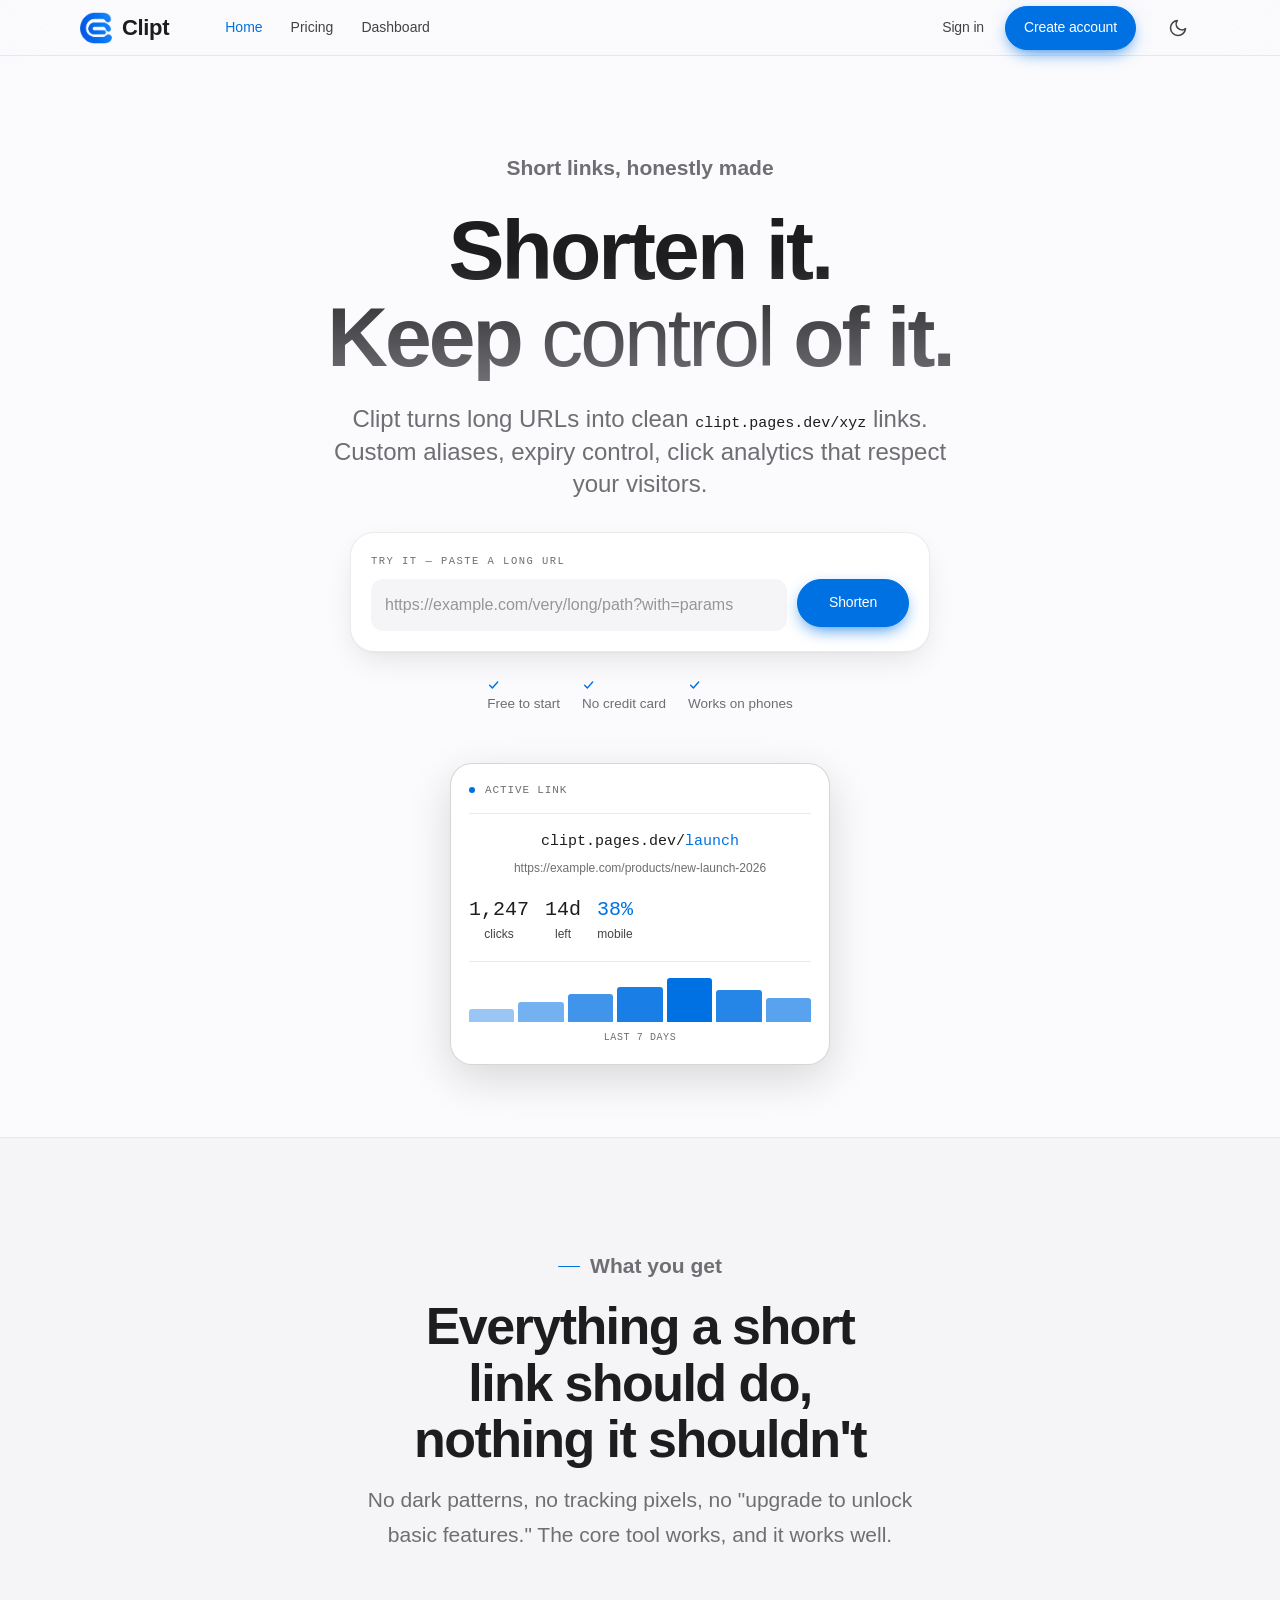
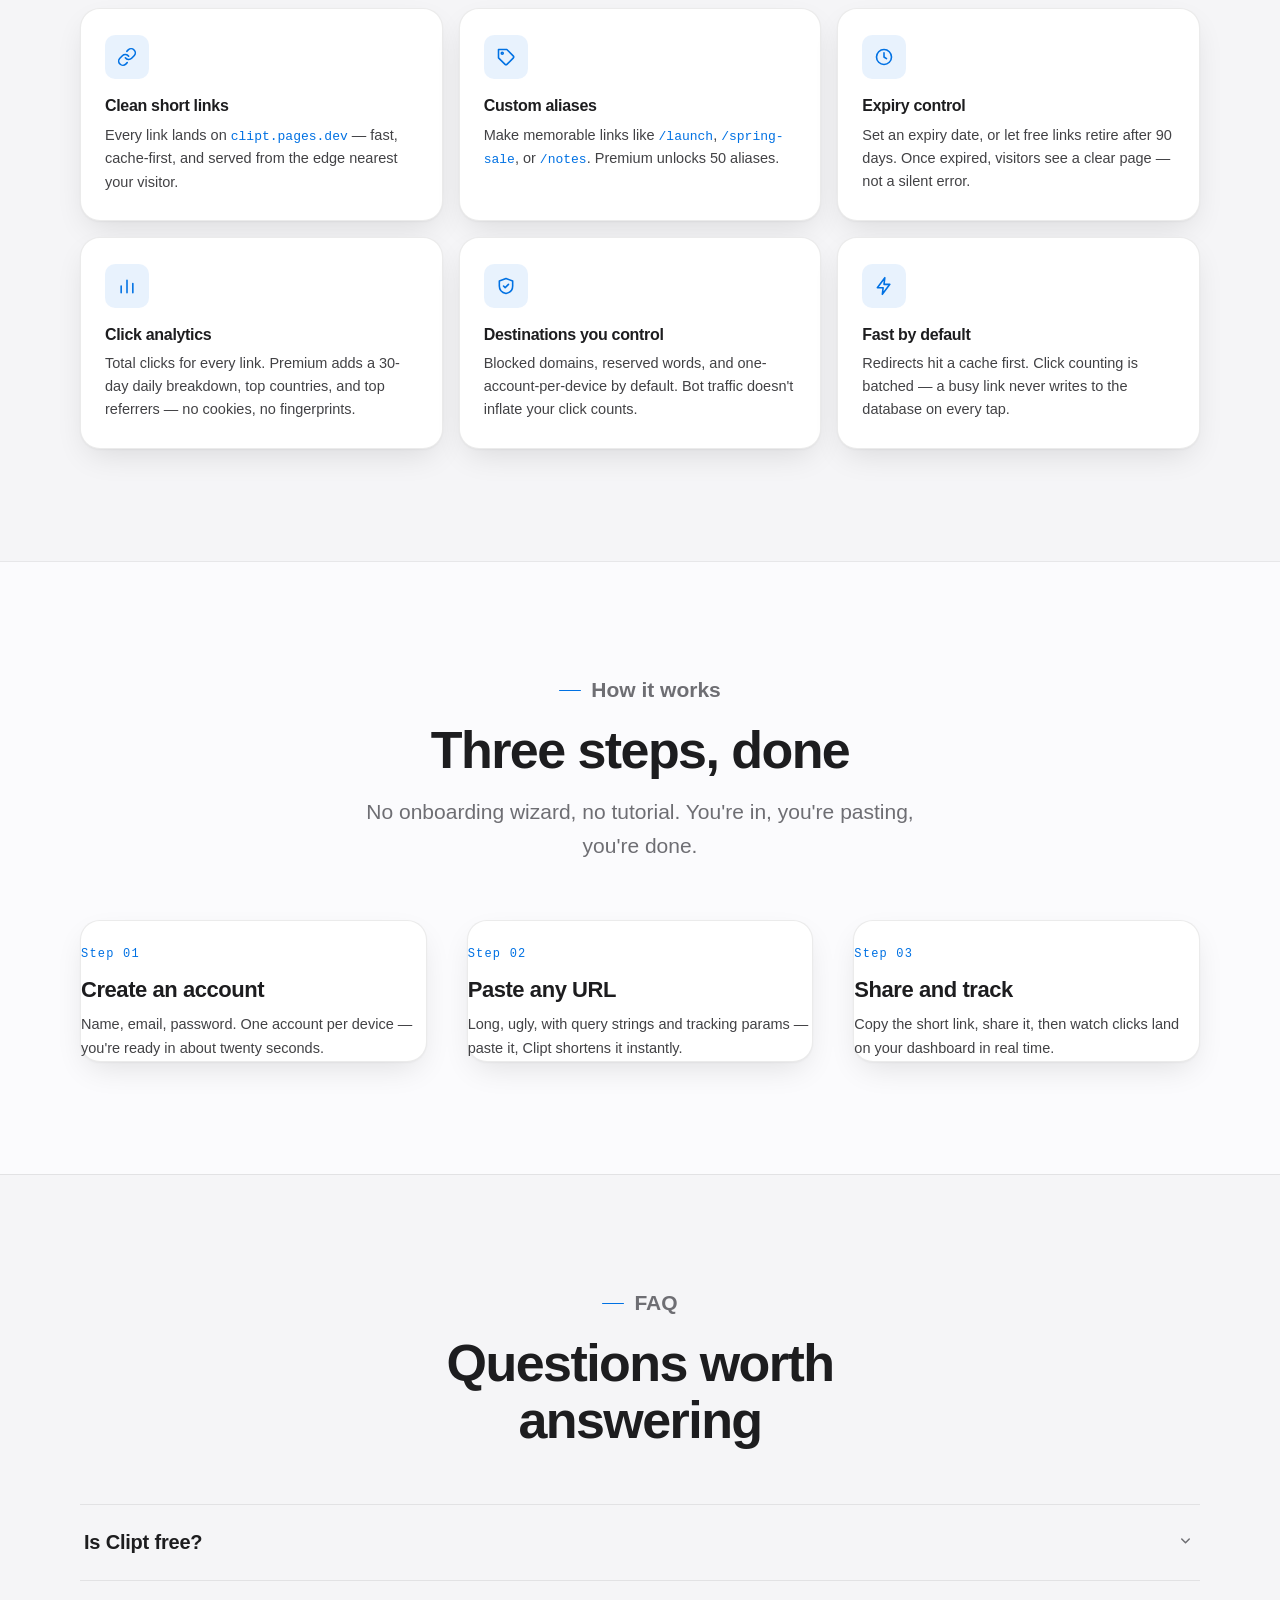
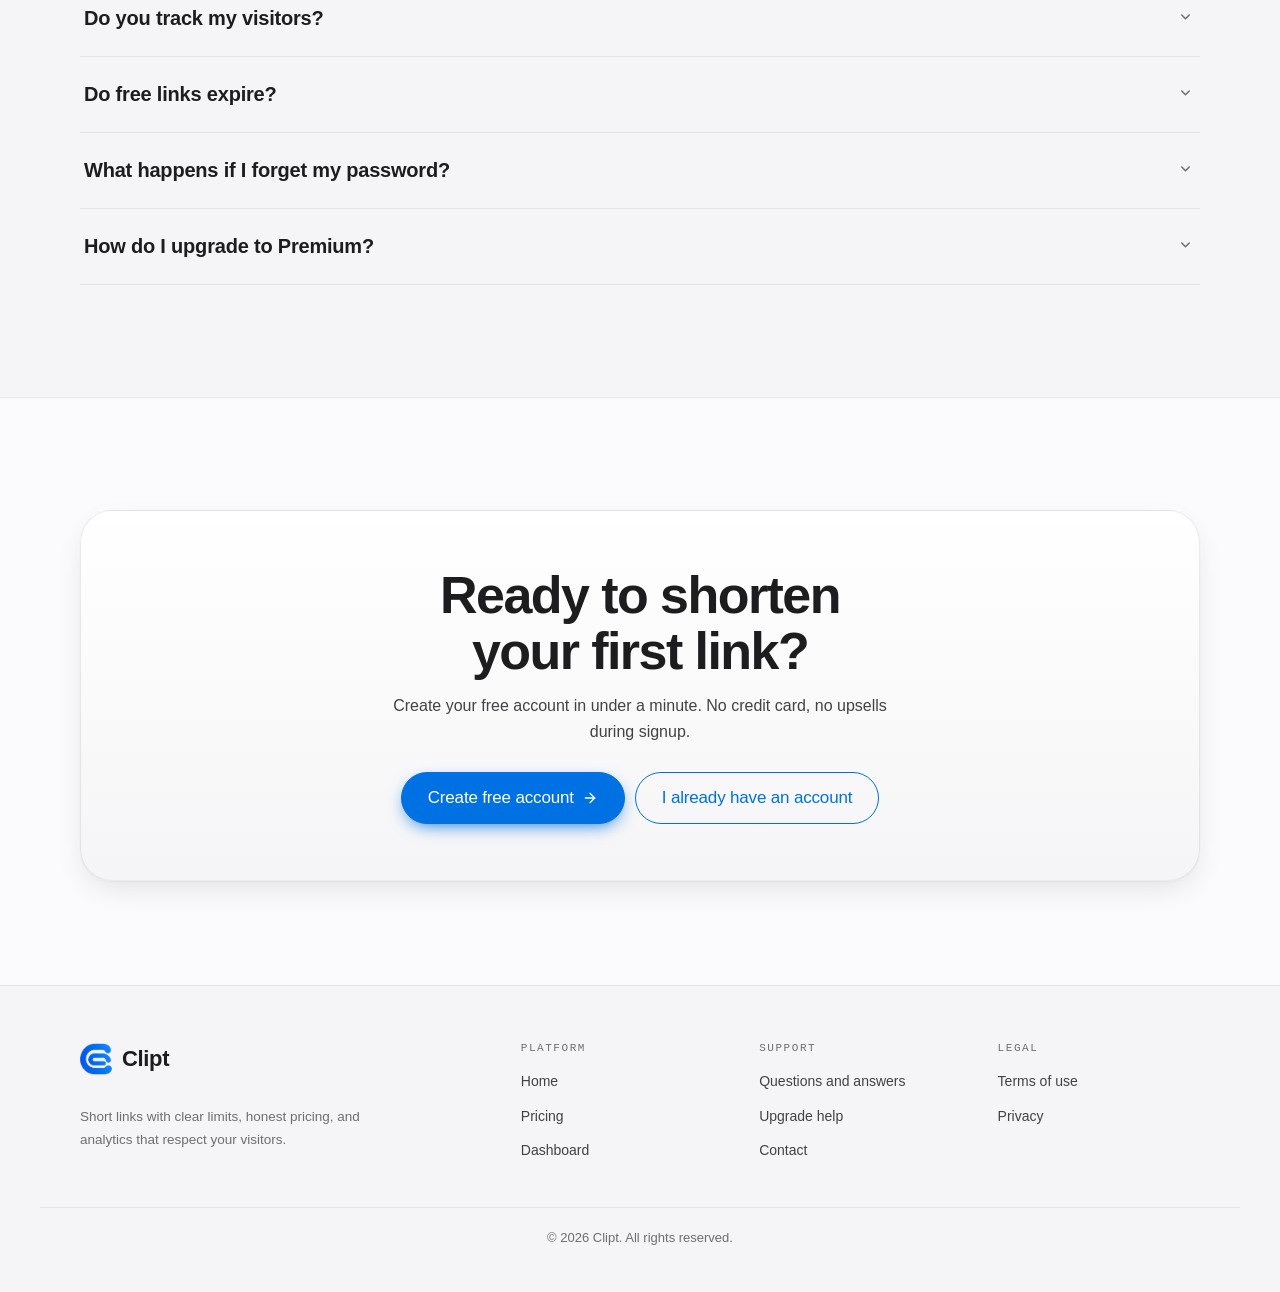
==== commit 7c6c0444: "Enhance demo box and CTA button functionality Refactor demo box and CTA button interactions for bett" ====
--- a/index.html
+++ b/index.html
@@ -728,6 +728,41 @@
 @media(max-width:430px){.logo-word{display:none}}
 #themeBtn .i-sun{display:none} :root[data-theme="dark"] #themeBtn .i-sun{display:block} :root[data-theme="dark"] #themeBtn .i-moon{display:none}
 @media(max-width:520px){.shell{padding-inline:20px}.demo-box{padding:14px}}
+
+/* ═══ ELITE POLISH LAYER ═══ */
+:root{--ring:0 0 0 4px var(--accent-dim);--lift:0 1px 2px rgba(0,0,0,.04),0 12px 32px -8px rgba(0,0,0,.12);--glow:rgba(0,113,227,.16)}
+:root[data-theme="dark"]{--lift:0 1px 0 rgba(255,255,255,.04) inset,0 18px 44px -12px rgba(0,0,0,.7);--glow:rgba(41,151,255,.22)}
+:focus-visible{outline:2px solid var(--accent);outline-offset:3px;border-radius:8px}
+::selection{background:var(--accent);color:#fff}
+.hero::before{content:"";position:absolute;inset:-20% -10% auto;height:620px;background:radial-gradient(60% 60% at 50% 0%,var(--glow),transparent 70%);pointer-events:none;display:block}
+.hero-in>div:first-child{animation:heroIn .7s cubic-bezier(.2,.7,.2,1) both}
+@keyframes heroIn{from{opacity:0;transform:translateY(14px)}to{opacity:1;transform:none}}
+.hero h1{background:linear-gradient(180deg,var(--white) 30%,var(--gray));-webkit-background-clip:text;background-clip:text;-webkit-text-fill-color:transparent}
+.hero .eyebrow::before{display:none}
+.pill{display:inline-flex;align-items:center;gap:10px;margin:0 auto 22px;padding:7px 16px 7px 12px;border:1px solid var(--border2);border-radius:980px;background:var(--surface);font-size:14px;font-weight:500;color:var(--white);box-shadow:var(--lift);transition:transform var(--transition),border-color var(--transition)}
+.pill:hover{transform:translateY(-1px);border-color:var(--accent)}
+.pill .live{width:8px;height:8px;border-radius:50%;background:var(--green);box-shadow:0 0 0 4px var(--green-dim)}
+.pill b{color:var(--accent);font-weight:600}
+.demo-box{box-shadow:var(--lift);border-radius:24px;padding:20px;transition:border-color var(--transition),box-shadow var(--transition)}
+.demo-box:focus-within{border-color:var(--accent);box-shadow:var(--lift),var(--ring)}
+.demo-box .input{border:0;background:var(--alt);min-height:52px;font-size:16px}
+.demo-box .input:focus{box-shadow:none}
+.demo-box .btn{min-width:112px}
+.demo-result{margin-top:14px;padding:14px 16px;border-radius:16px;background:var(--accent-dim);border:1px solid transparent}
+.demo-result.err{background:var(--red-dim)}
+.demo-result .v{display:block;font-size:clamp(15px,3.6vw,19px);word-break:break-all;color:var(--white)}
+.demo-result .v a:hover{text-decoration:underline}
+.demo-acts{display:flex;flex-wrap:wrap;gap:8px;margin-top:12px}
+.demo-acts .btn{min-height:40px;padding:0 18px;font-size:14px}
+.demo-msg{font-size:14px;color:var(--gray2);margin-top:8px}
+.demo-msg a{color:var(--accent);font-weight:500}
+.feat,.step{box-shadow:var(--lift);transition:transform .25s cubic-bezier(.2,.7,.2,1),border-color .25s}
+.feat:hover,.step:hover{transform:translateY(-3px);border-color:var(--border2)}
+.cta{border-radius:32px;background:linear-gradient(180deg,var(--surface),var(--alt));border:1px solid var(--border);box-shadow:var(--lift);position:relative;overflow:hidden}
+.cta::before{content:"";position:absolute;inset:auto 0 -60% 0;height:80%;background:radial-gradient(50% 60% at 50% 100%,var(--glow),transparent 70%);display:block}
+.btn-pri{box-shadow:0 6px 18px -6px var(--accent)}
+.btn:active{transform:scale(.98)}
+.btn[disabled]{opacity:.6;cursor:progress}
 </style>
 </head>
 <body>
@@ -782,6 +817,7 @@
   <section class="hero">
     <div class="shell hero-in">
       <div>
+        <div id="heroState"></div>
         <p class="eyebrow">Short links, honestly made</p>
         <h1>Shorten it.<br>Keep <em>control</em> of it.</h1>
         <p class="hero-lede">
@@ -790,17 +826,12 @@
         </p>
 
         <div class="demo-box">
-          <label for="demoInput">Try it — paste a long URL</label>
+          <label for="demoInput" id="demoLabel">Try it — paste a long URL</label>
           <div class="demo-row">
             <input class="input" id="demoInput" type="url" inputmode="url" autocomplete="off" autocapitalize="off" spellcheck="false" placeholder="https://example.com/very/long/path?with=params">
             <button class="btn btn-pri" id="demoBtn" type="button">Shorten</button>
           </div>
-          <div class="demo-result" id="demoResult" aria-live="polite">
-            <div class="k">Your link would look like</div>
-            <div class="v">
-              <span class="pre" id="demoPrefix">clipt.pages.dev/</span><span class="code" id="demoCode">a3k7x9</span>
-            </div>
-          </div>
+          <div class="demo-result" id="demoResult" aria-live="polite" hidden></div>
         </div>
 
         <ul class="hero-meta">
@@ -970,11 +1001,11 @@
     <div class="shell">
       <div class="cta">
         <div class="cta-in">
-          <h2>Ready to shorten your first link?</h2>
-          <p>Create your free account in under a minute. No credit card, no upsells during signup.</p>
+          <h2 id="ctaTitle">Ready to shorten your first link?</h2>
+          <p id="ctaText">Create your free account in under a minute. No credit card, no upsells during signup.</p>
           <div class="cta-actions">
             <button class="btn btn-pri btn-lg" id="ctaSignup" type="button">
-              Create free account
+              <span id="ctaSignupLbl">Create free account</span>
               <svg width="16" height="16" viewBox="0 0 24 24" fill="none" stroke="currentColor" stroke-width="2" stroke-linecap="round" stroke-linejoin="round"><line x1="5" y1="12" x2="19" y2="12"/><polyline points="12 5 19 12 12 19"/></svg>
             </button>
             <button class="btn btn-ghost btn-lg" id="ctaSignin" type="button">I already have an account</button>
@@ -1581,32 +1612,69 @@
   });
 }
 
-/* ─── LANDING — DEMO BOX ────────────────────────────────────────────── */
+/* ─── LANDING — SIGNED-IN AWARENESS ─────────────────────────────────── */
+const PK = 'clipt_pending_url';
+function isSigned(){ return !!(getToken() && getUser()); }
+function goDash(hash){ window.location.href = '/dashboard.html' + (hash || ''); }
+
+function refreshAuthUI(){
+  const u = getUser(), signed = isSigned();
+  const set = (id, t) => { const el = document.getElementById(id); if (el) el.textContent = t; };
+  const hs = document.getElementById('heroState');
+  if (hs) hs.innerHTML = signed
+    ? `<a class="pill" href="/dashboard.html"><span class="live"></span>Signed in as <b>${esc((u.name || u.email || 'you').split(' ')[0])}</b> · Open dashboard</a>`
+    : '';
+  set('demoLabel', signed ? 'Paste a long URL — it is saved to your account' : 'Try it — paste a long URL');
+  set('ctaTitle', signed ? 'Your dashboard is ready.' : 'Ready to shorten your first link?');
+  set('ctaText', signed ? 'Create links, track clicks and manage your plan in one place.' : 'Create your free account in under a minute. No credit card, no upsells during signup.');
+  set('ctaSignupLbl', signed ? 'Open dashboard' : 'Create free account');
+  set('ctaSignin', signed ? 'View pricing' : 'I already have an account');
+}
+
+/* ─── LANDING — HERO SHORTENER (real when signed in) ────────────────── */
 function wireDemo(){
   const input = document.getElementById('demoInput');
   const btn = document.getElementById('demoBtn');
   const out = document.getElementById('demoResult');
-  const codeEl = document.getElementById('demoCode');
-  const prefixEl = document.getElementById('demoPrefix');
-  if (!input || !btn) return;
-  prefixEl.textContent = location.host + '/';
-  const go = function(){
-    const v = input.value.trim();
-    if (!v) {
-      input.focus();
+  if (!input || !btn || !out) return;
+  const show = (html, isErr) => { out.innerHTML = html; out.className = 'demo-result on' + (isErr ? ' err' : ''); out.hidden = false; };
+  const go = async function(){
+    let v = input.value.trim();
+    if (!v) { input.focus(); return; }
+    if (!/^https?:\/\//i.test(v)) v = 'https://' + v;
+    if (!isSigned()) {
+      try { sessionStorage.setItem(PK, v); } catch {}
+      show(`<div class="k">Almost there</div><div class="demo-msg">Create a free account to get your short link. We will keep this URL ready for you.</div>
+        <div class="demo-acts"><button class="btn btn-pri" type="button" id="dmUp">Create free account</button><button class="btn btn-ghost" type="button" id="dmIn">Sign in</button></div>`);
+      document.getElementById('dmUp').addEventListener('click', () => openSignupModal());
+      document.getElementById('dmIn').addEventListener('click', () => openSigninModal());
       return;
     }
-    // Client-side demo — no API call. Just generate a fake code to show the shape.
-    const alphabet = 'abcdefghijklmnopqrstuvwxyz0123456789';
-    let code = '';
-    for (let i = 0; i < 6; i++) code += alphabet[Math.floor(Math.random() * alphabet.length)];
-    codeEl.textContent = code;
-    out.classList.add('on');
+    btn.disabled = true; btn.innerHTML = '<span class="spin"></span>Shortening…';
+    const { ok, data, status } = await api('POST', '/user/links', { url: v });
+    btn.disabled = false; btn.textContent = 'Shorten';
+    if (status === 401) {
+      clearAuth(); renderHeader(); refreshAuthUI();
+      try { sessionStorage.setItem(PK, v); } catch {}
+      showToast('Your session expired. Sign in to continue.', 'info');
+      openSigninModal();
+      return;
+    }
+    if (!ok) {
+      show(`<div class="demo-msg" style="margin:0">${esc(data.error || 'Could not shorten that link.')}${data.upgrade ? ' <a href="/pricing.html">See Premium</a>' : ''}</div>`, true);
+      return;
+    }
+    show(`<div class="k">Your short link</div><div class="v"><a href="${esc(data.short)}" target="_blank" rel="noopener">${esc(data.short.replace(/^https?:\/\//, ''))}</a></div>
+      <div class="demo-acts"><button class="btn btn-pri" type="button" id="dmCopy">Copy link</button><a class="btn btn-ghost" href="/dashboard.html">View in dashboard</a></div>`);
+    input.value = '';
+    document.getElementById('dmCopy').addEventListener('click', async function(){
+      try { await navigator.clipboard.writeText(data.short); this.textContent = 'Copied'; }
+      catch { this.textContent = 'Press and hold to copy'; }
+      setTimeout(() => { this.textContent = 'Copy link'; }, 1800);
+    });
   };
   btn.addEventListener('click', go);
-  input.addEventListener('keydown', function(e){
-    if (e.key === 'Enter') { e.preventDefault(); go(); }
-  });
+  input.addEventListener('keydown', function(e){ if (e.key === 'Enter') { e.preventDefault(); go(); } });
 }
 
 /* ─── LANDING — CTA BUTTONS ─────────────────────────────────────────── */
@@ -1614,8 +1682,8 @@
   const ctaSignup = document.getElementById('ctaSignup');
   const ctaSignin = document.getElementById('ctaSignin');
   const ftrContact = document.getElementById('ftrContact');
-  if (ctaSignup) ctaSignup.addEventListener('click', () => openSignupModal());
-  if (ctaSignin) ctaSignin.addEventListener('click', () => openSigninModal());
+  if (ctaSignup) ctaSignup.addEventListener('click', () => { isSigned() ? goDash() : openSignupModal(); });
+  if (ctaSignin) ctaSignin.addEventListener('click', () => { isSigned() ? (window.location.href = '/pricing.html') : openSigninModal(); });
   if (ftrContact) ftrContact.addEventListener('click', function(e){
     e.preventDefault();
     showToast('Reach us via the Telegram link on the Pricing page.', 'info');
@@ -1645,6 +1713,7 @@
   if (yr) yr.textContent = String(new Date().getFullYear());
 
   renderHeader();
+  refreshAuthUI();
   wireDemo();
   wireCtas();
   wireHeaderScroll();
@@ -1667,6 +1736,7 @@
   // leave them here — no forced redirect. Only dashboard/admin redirect away.
 }
 
+window.addEventListener('pageshow', function(e){ if (e.persisted) { renderHeader(); refreshAuthUI(); } });
 if (document.readyState === 'loading') {
   document.addEventListener('DOMContentLoaded', boot);
 } else {
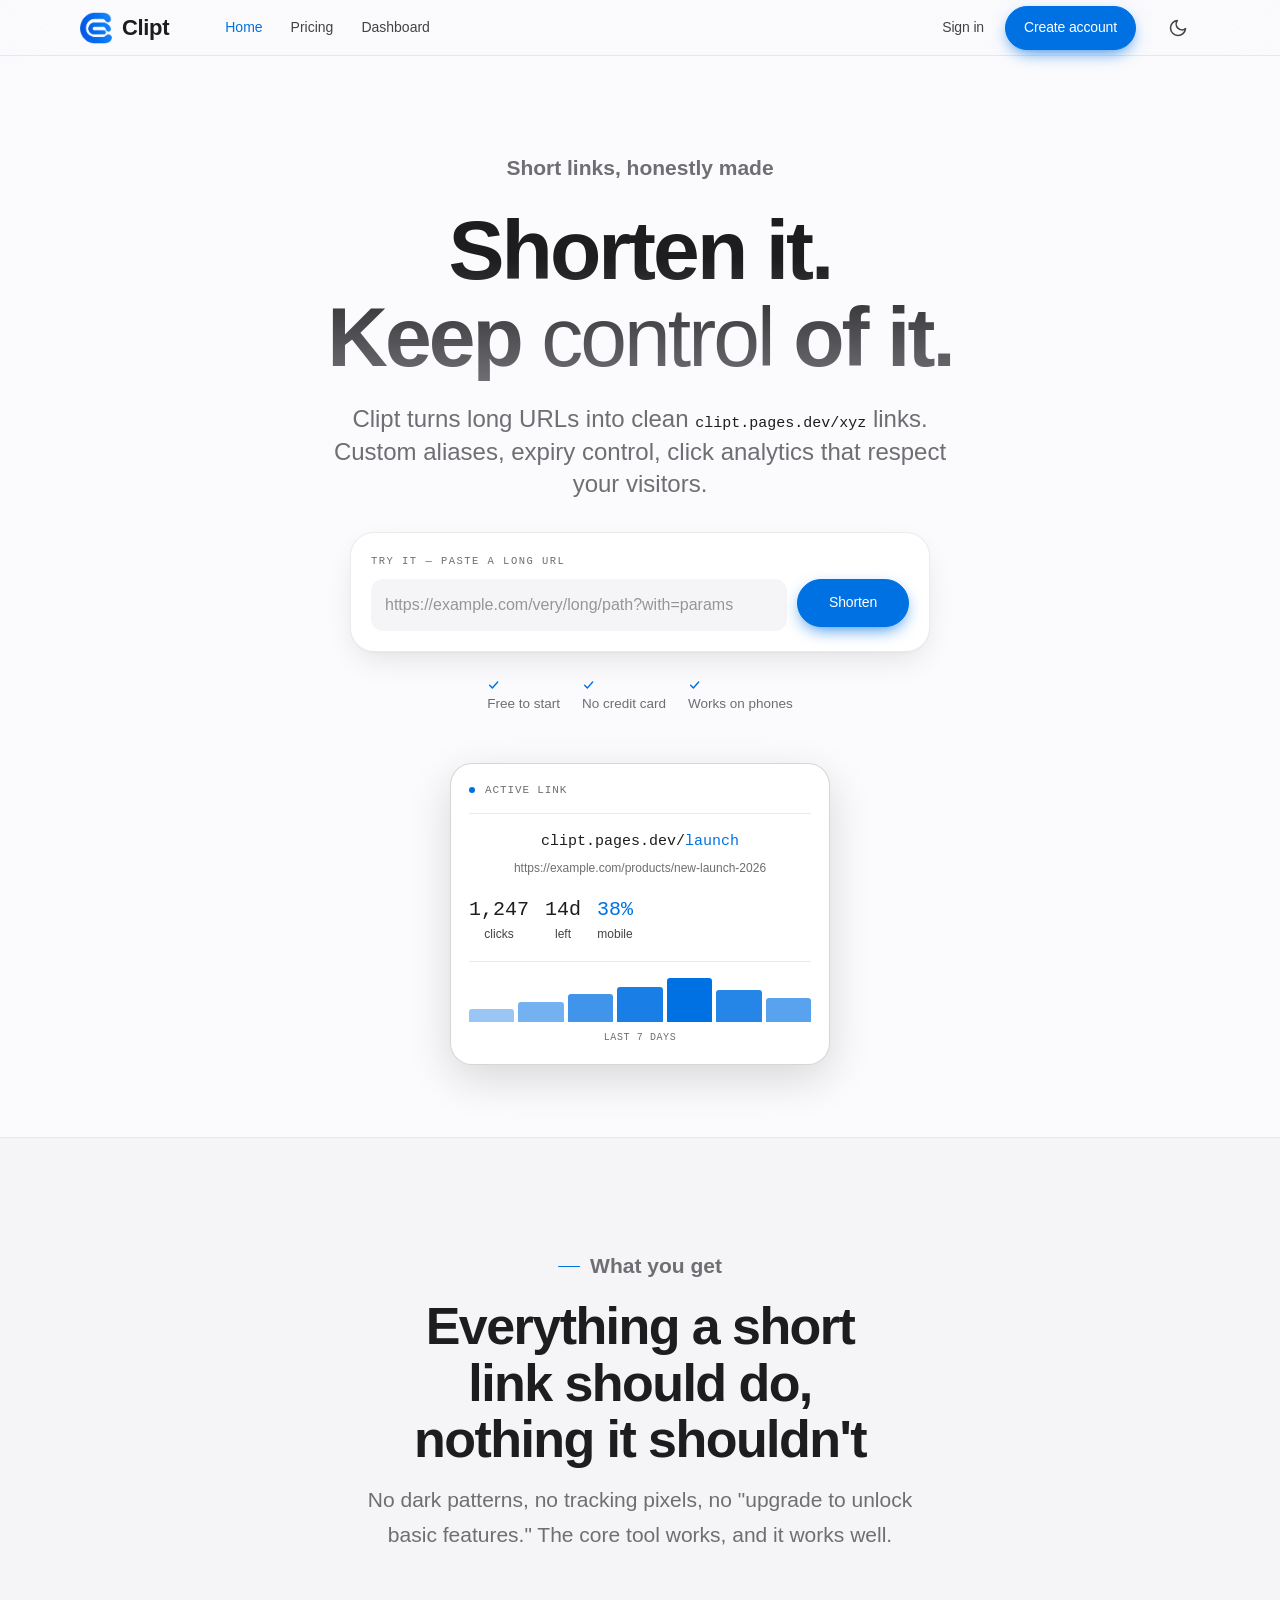
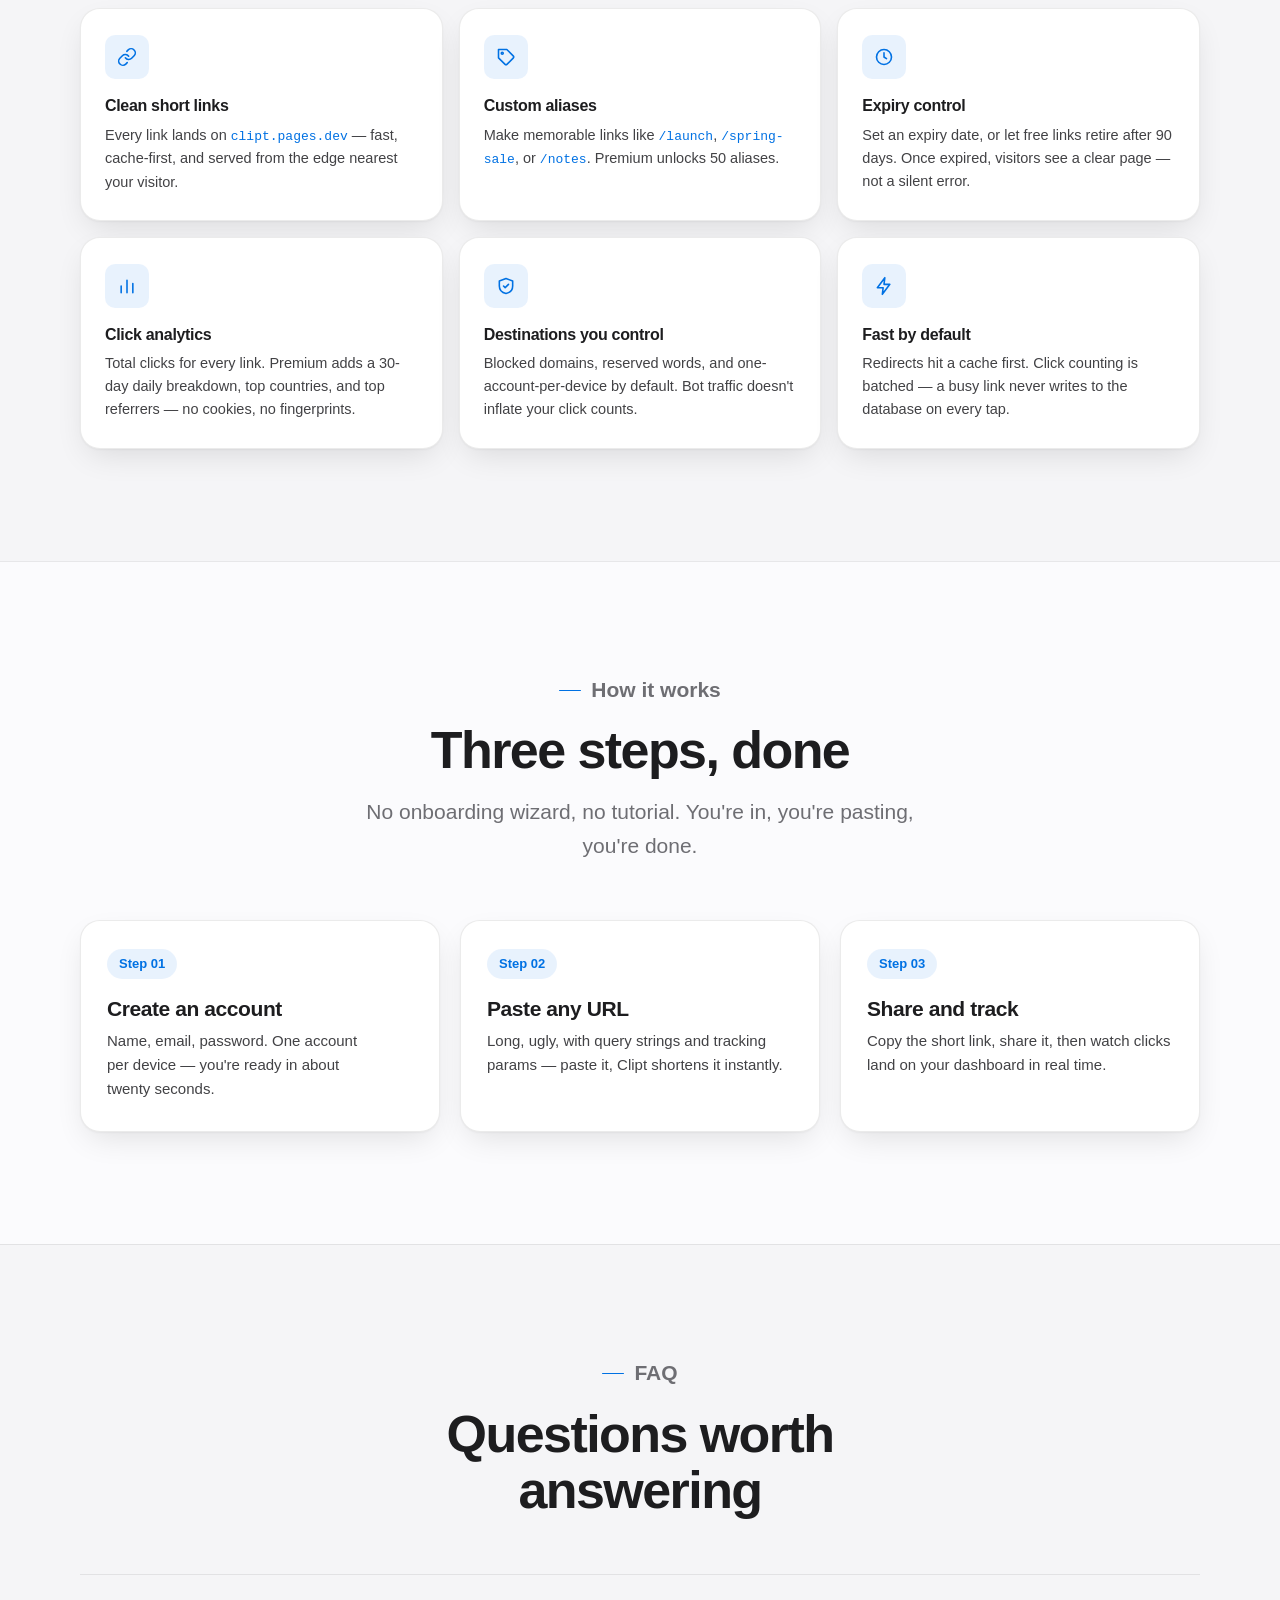
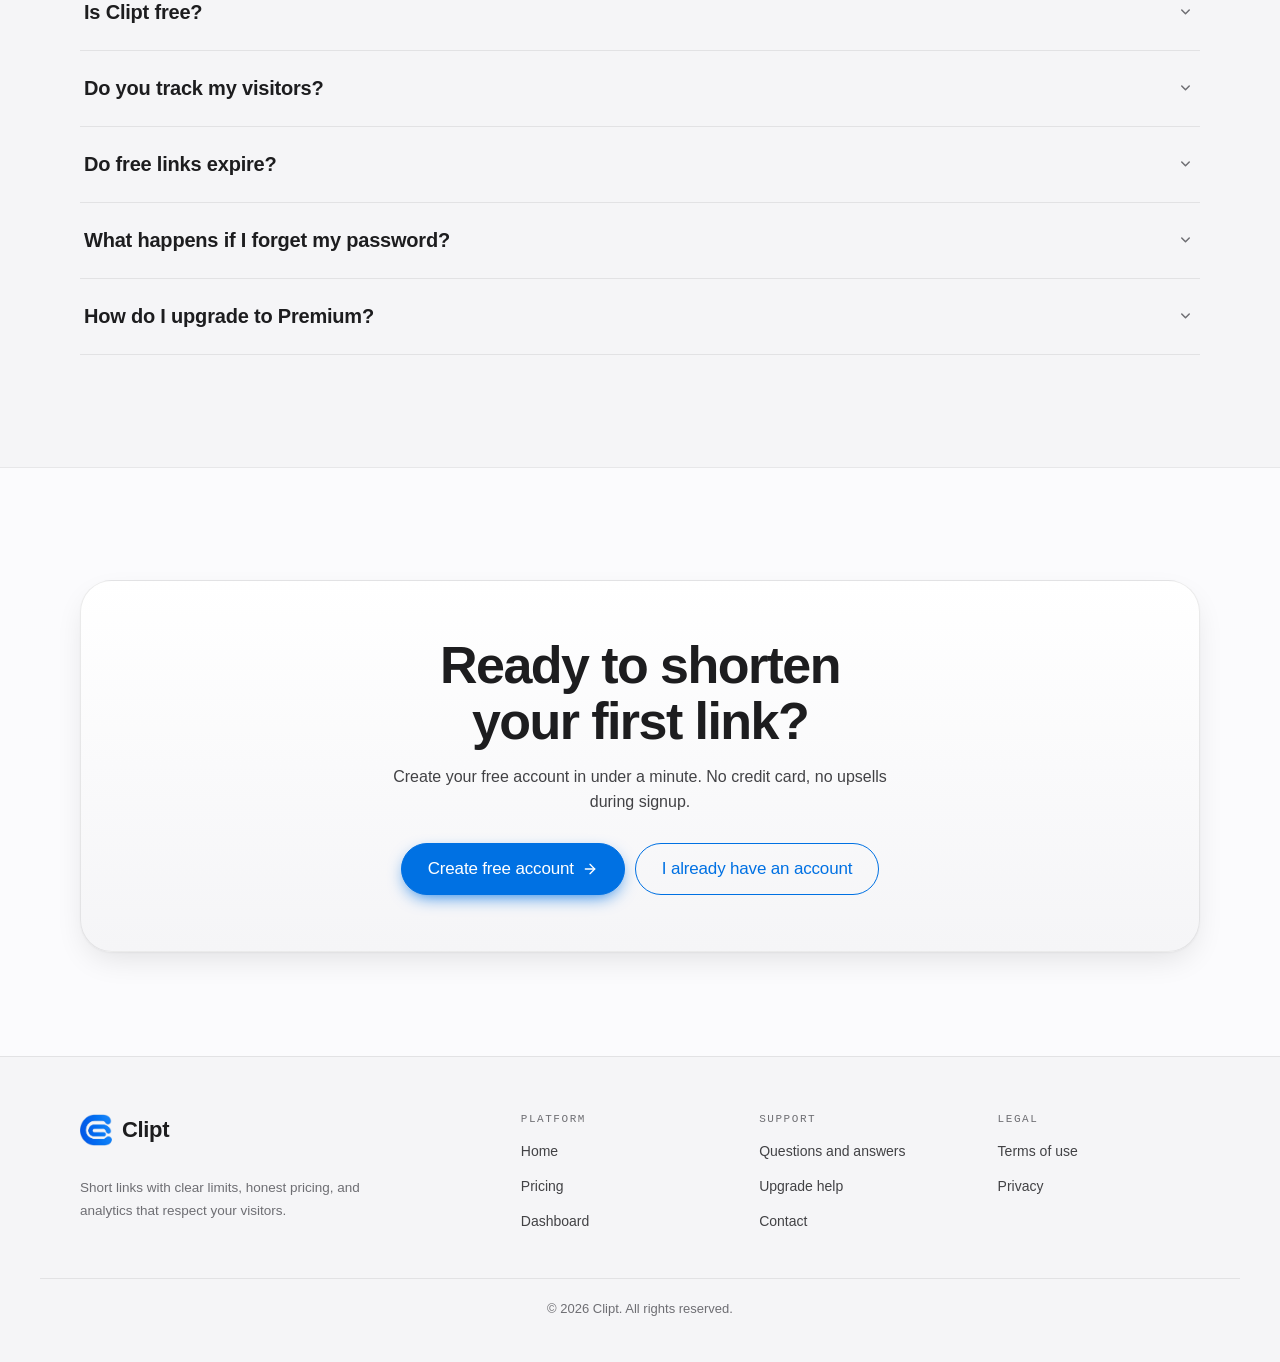
==== commit 44ed00f2: "Enhance step card styles in index.html Add styles for step cards with proper spacing and layout." ====
--- a/index.html
+++ b/index.html
@@ -763,6 +763,15 @@
 .btn-pri{box-shadow:0 6px 18px -6px var(--accent)}
 .btn:active{transform:scale(.98)}
 .btn[disabled]{opacity:.6;cursor:progress}
+
+/* ═══ STEP CARDS — proper inner spacing ═══ */
+.steps{list-style:none;padding:0;margin:0;gap:16px;align-items:stretch}
+@media(min-width:780px){.steps{gap:20px}}
+.step{list-style:none;padding:28px 26px 30px;border-top:1px solid var(--border);display:flex;flex-direction:column;gap:0;min-width:0}
+.step-n{display:inline-flex;align-self:flex-start;align-items:center;font-family:var(--font-body);font-size:13px;font-weight:600;letter-spacing:0;color:var(--accent);background:var(--accent-dim);padding:5px 12px;border-radius:980px;margin-bottom:18px}
+.step h3{font-size:21px;margin-bottom:8px}
+.step p{font-size:15px;line-height:1.6;max-width:none}
+@media(max-width:520px){.step{padding:24px 22px 26px}}
 </style>
 </head>
 <body>
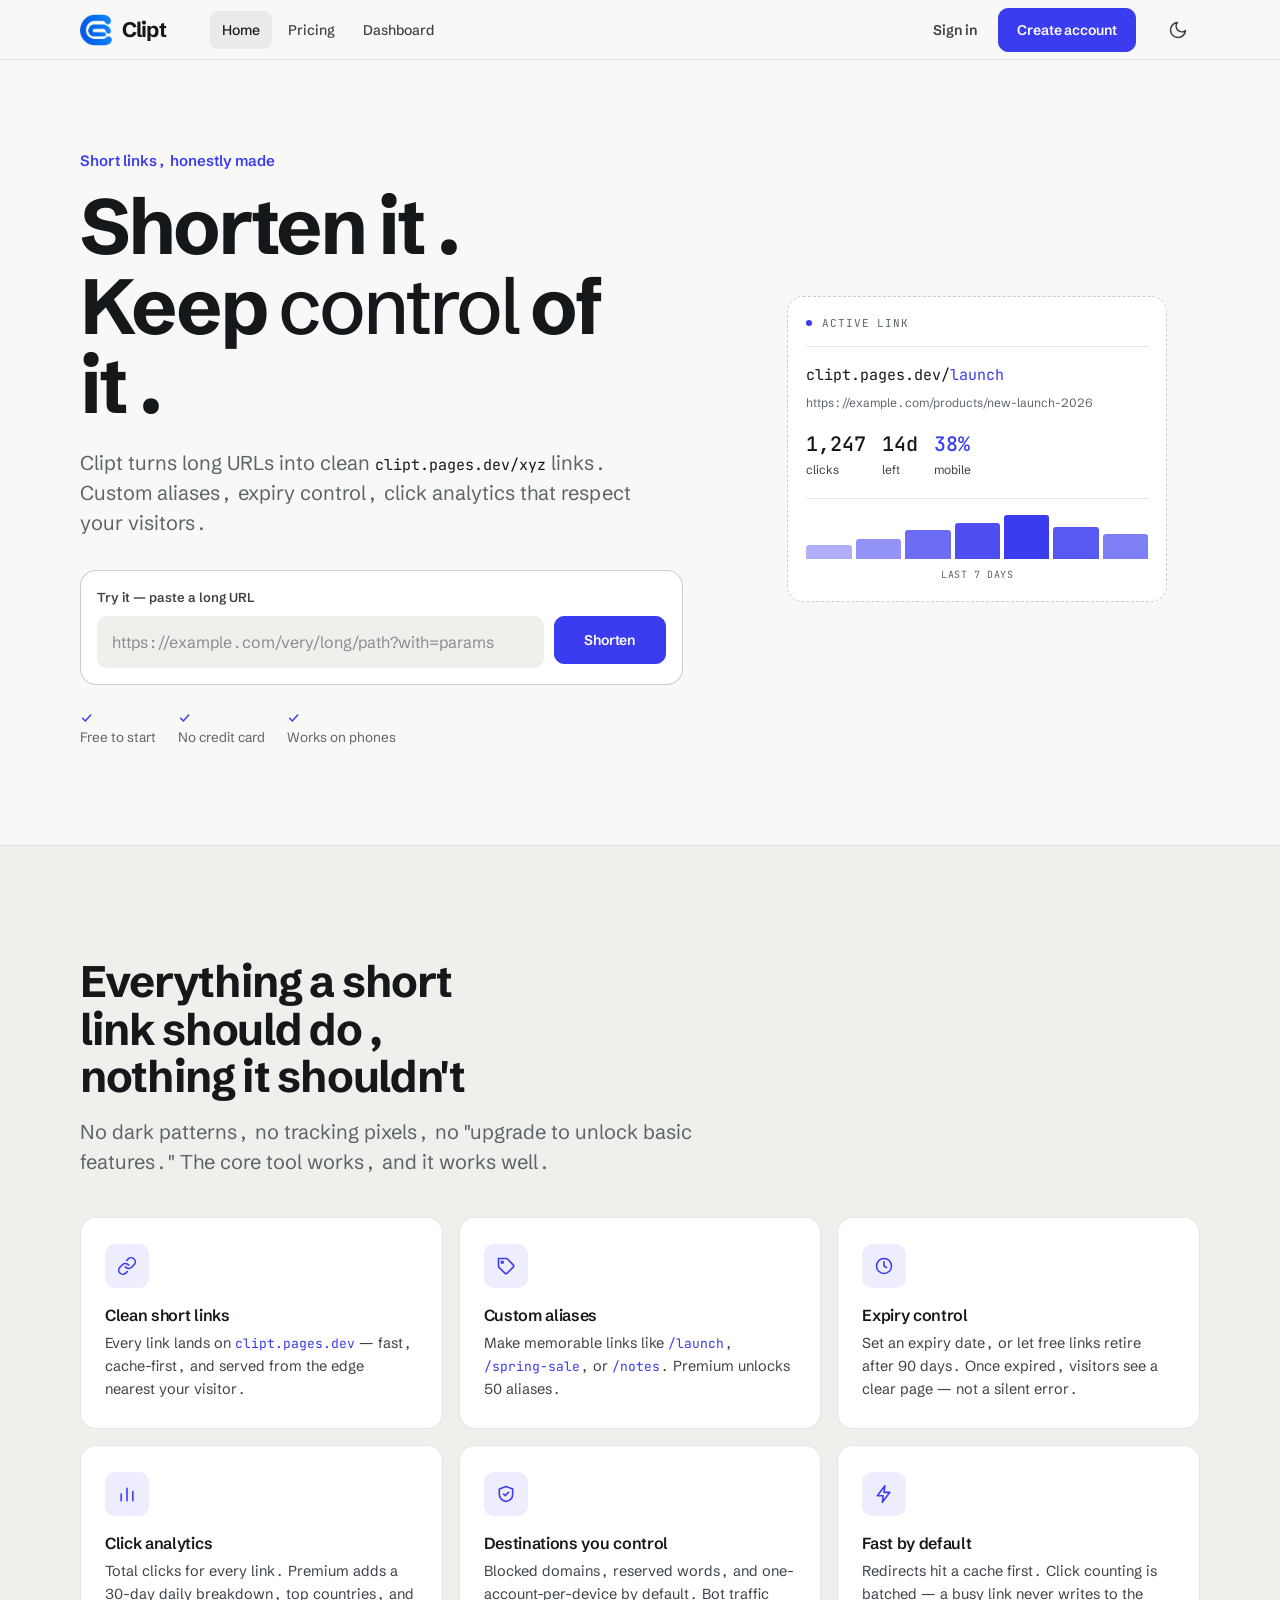
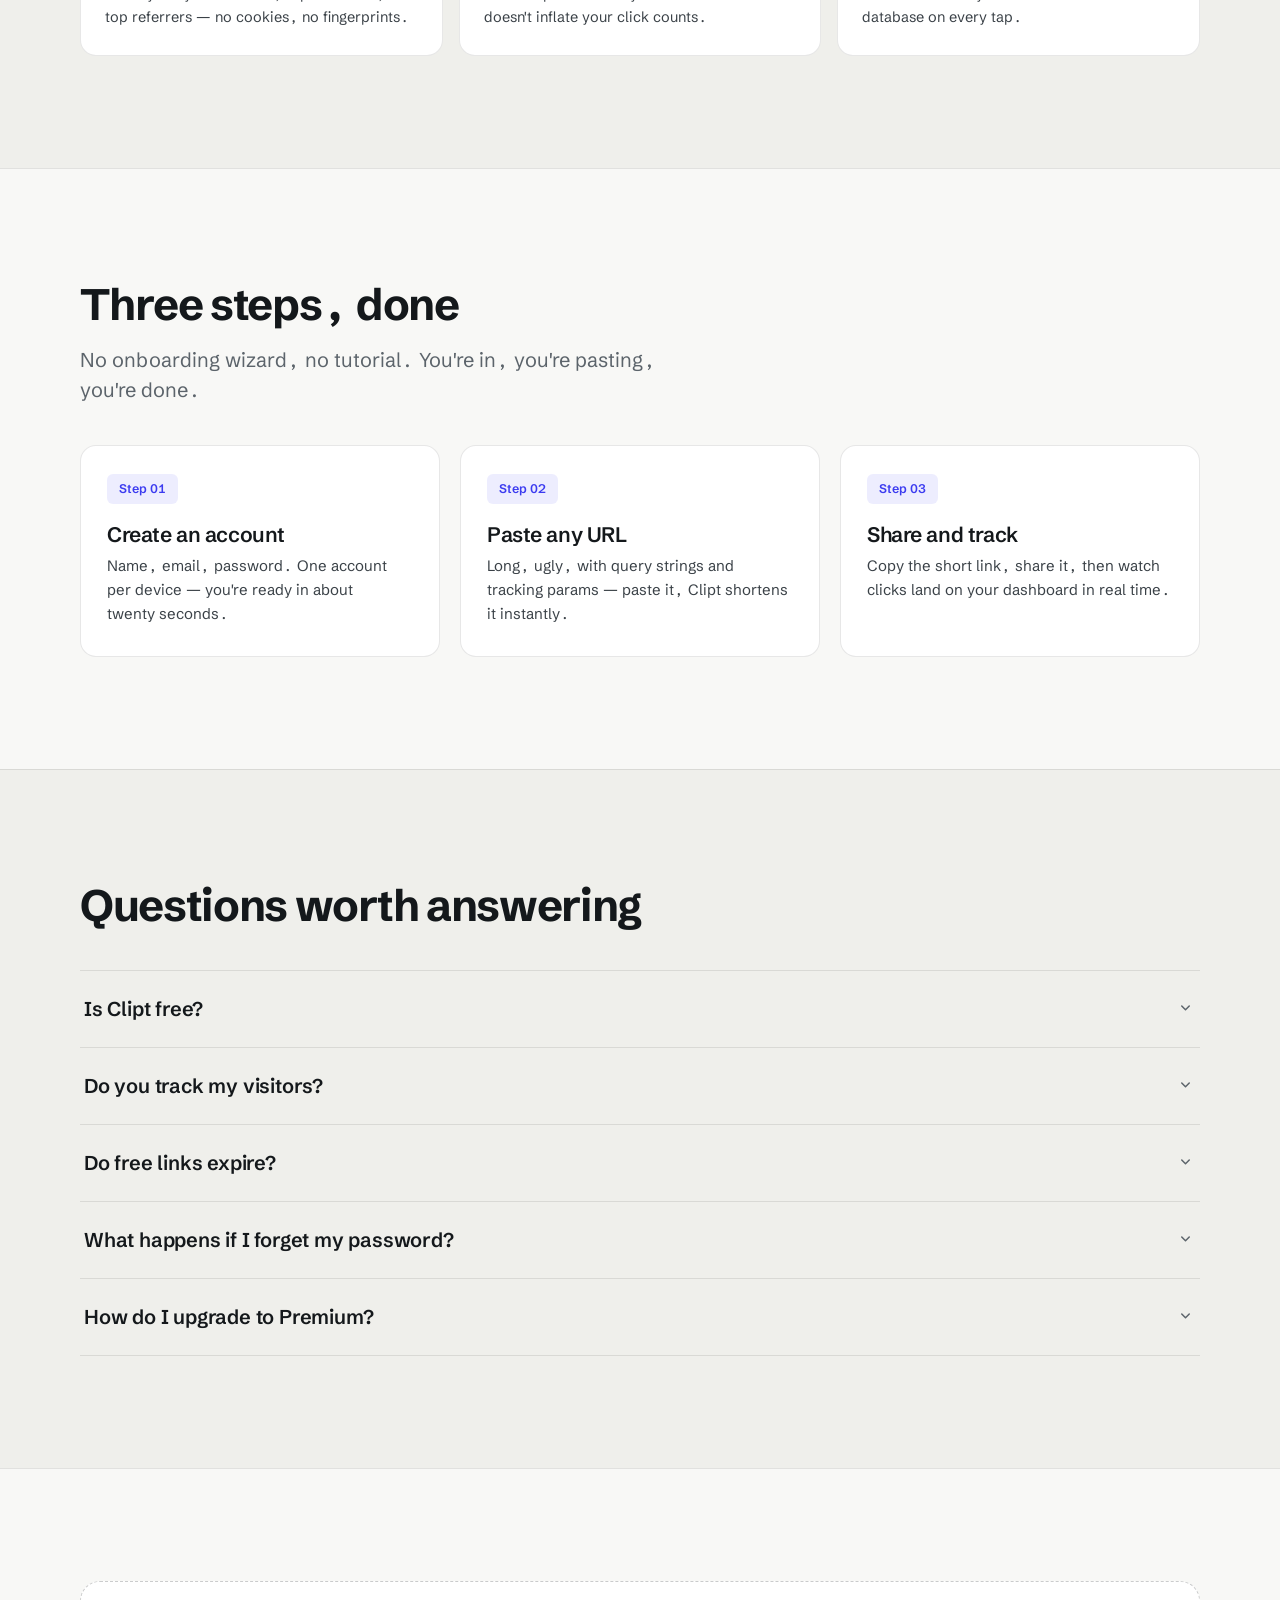
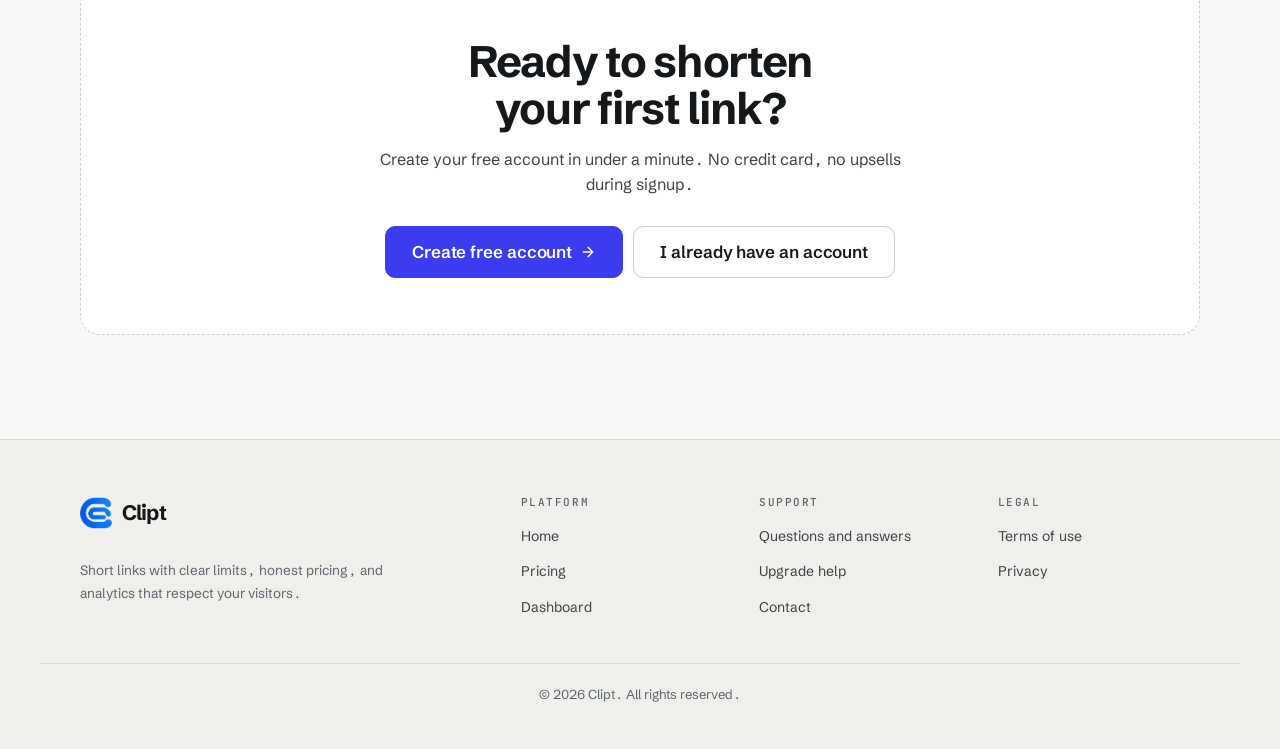
==== commit 1553eb23: "Update index.html" ====
--- a/index.html
+++ b/index.html
@@ -3,7 +3,6 @@
 <head>
 <meta charset="UTF-8">
 <meta name="viewport" content="width=device-width, initial-scale=1.0, viewport-fit=cover">
-<meta name="theme-color" content="#05080f">
 <meta name="description" content="Clipt — short links you control. Custom aliases, expiry control, click analytics. Free to start.">
 <meta name="robots" content="index,follow">
 <title>Clipt — short links you control</title>
@@ -773,6 +772,10 @@
 .step p{font-size:15px;line-height:1.6;max-width:none}
 @media(max-width:520px){.step{padding:24px 22px 26px}}
 </style>
+<link rel="preconnect" href="https://fonts.googleapis.com">
+<link rel="preconnect" href="https://fonts.gstatic.com" crossorigin>
+<link rel="stylesheet" href="https://fonts.googleapis.com/css2?family=JetBrains+Mono:wght@400;500&family=Schibsted+Grotesk:wght@400;500;600;700&display=swap">
+<link rel="stylesheet" href="/clipt-ui.css">
 </head>
 <body>
 
--- a/clipt-ui.css
+++ b/clipt-ui.css
@@ -0,0 +1,122 @@
+/* Clipt UI layer — loaded after each page's inline styles, so it wins the cascade.
+   Idea: a short link is a clipped coupon. Dashed "cut line" borders mark the
+   things you take away (the short link, the hero card, the closing CTA).
+   Everything else stays flat and quiet. */
+
+:root{
+  --bg:#f8f8f6;--alt:#efefeb;--surface:#fff;--surface2:#f1f1ed;--surface3:#e4e4de;
+  --border:rgba(20,24,27,.1);--border2:rgba(20,24,27,.22);
+  --accent:#3b3bf0;--accent2:#2f2fd8;--accent-dim:rgba(59,59,240,.09);
+  --white:#14181b;--gray:#5c646b;--gray2:#3a4147;
+  --red:#c4152b;--red-dim:rgba(196,21,43,.08);
+  --green:#1f7a45;--green-dim:rgba(31,122,69,.1);
+  --orange:#a85a00;--orange-dim:rgba(168,90,0,.1);
+  --hover:rgba(20,24,27,.06);--hdr-bg:rgba(248,248,246,.88);
+  --on-accent:#fff;--glow:transparent;
+  --radius:10px;--radius-lg:16px;--hdr-h:60px;
+  --font-head:"Schibsted Grotesk",system-ui,-apple-system,"Segoe UI",Roboto,sans-serif;
+  --font-body:"Schibsted Grotesk",system-ui,-apple-system,"Segoe UI",Roboto,sans-serif;
+  --font-mono:"JetBrains Mono",ui-monospace,"SF Mono",Menlo,Consolas,monospace;
+  --lift:none;
+}
+:root[data-theme="dark"]{
+  --bg:#0d0f11;--alt:#121518;--surface:#171a1e;--surface2:#1f2328;--surface3:#292e34;
+  --border:rgba(255,255,255,.09);--border2:rgba(255,255,255,.2);
+  --accent:#8f8fff;--accent2:#a5a5ff;--accent-dim:rgba(143,143,255,.14);
+  --white:#f2f3f1;--gray:#99a1a8;--gray2:#c3c8cc;
+  --red:#ff6b7d;--red-dim:rgba(255,107,125,.13);
+  --green:#4cd387;--green-dim:rgba(76,211,135,.13);
+  --orange:#ffb24d;--orange-dim:rgba(255,178,77,.13);
+  --hover:rgba(255,255,255,.07);--hdr-bg:rgba(13,15,17,.86);
+  --on-accent:#0d0f11;
+}
+
+body{font-size:16px;line-height:1.6;font-feature-settings:"ss01";font-variant-numeric:tabular-nums}
+.btn-pri,.nav-i .cnt,.prof .ib .av,.user-chip .av{color:var(--on-accent)}
+.cta h2,.cta-in h2,.hero h1,.section-title{color:var(--white)}
+
+/* Type: one family, tight at display sizes */
+h1,h2,h3,h4{font-family:var(--font-head);letter-spacing:-.025em}
+.hero h1{
+  font-size:clamp(40px,6.6vw,78px);line-height:1.02;font-weight:700;letter-spacing:-.04em;
+  background:none;-webkit-text-fill-color:currentColor;color:var(--white);
+}
+.hero h1 em{font-style:normal;color:inherit}
+.section-title,.cta h2,.cta-in h2{font-size:clamp(28px,4.4vw,44px);line-height:1.08;font-weight:700;letter-spacing:-.03em}
+.hero-lede,.section-lede{color:var(--gray);font-size:clamp(17px,2vw,20px);line-height:1.5;max-width:56ch}
+code,.v,.logo-word{font-family:var(--font-mono)}
+.logo-word{font-family:var(--font-head);font-weight:700;letter-spacing:-.04em;font-size:21px}
+
+/* Labels: sentence case, readable size (no tracked all-caps) */
+.field label,.demo-box label,.side-sec{
+  font-family:var(--font-body);text-transform:none;letter-spacing:0;
+  font-size:13px;font-weight:600;color:var(--gray2);
+}
+.side-sec{font-size:12.5px;color:var(--gray)}
+.section-head .eyebrow{display:none}
+.hero .eyebrow{font-size:15px;font-weight:600;color:var(--accent);margin-bottom:14px}
+
+/* Buttons and inputs */
+.btn{border-radius:var(--radius);font-weight:600;letter-spacing:-.005em}
+.btn-pri{background:var(--accent);border-color:var(--accent);box-shadow:none}
+.btn-pri:hover{background:var(--accent2);border-color:var(--accent2)}
+.btn-ghost{color:var(--white);border:1px solid var(--border2);background:transparent}
+.btn-ghost:hover{border-color:var(--white);background:var(--hover)}
+.btn:active{transform:translateY(1px)}
+.input,.select,.textarea{font-size:16px;border-radius:var(--radius);background:var(--surface);border:1px solid var(--border2)}
+.input:focus,.select:focus,.textarea:focus{border-color:var(--accent);box-shadow:0 0 0 3px var(--accent-dim)}
+:focus-visible{outline:2px solid var(--accent);outline-offset:2px;border-radius:6px}
+
+/* Header and nav */
+.hdr{background:var(--hdr-bg);border-bottom:1px solid var(--border)}
+.hnav a{border-radius:8px;font-weight:500}
+.hnav a.on{color:var(--white);background:var(--hover)}
+.nav-i{border-radius:8px}
+.nav-i.on{color:var(--white);background:var(--hover);box-shadow:inset 3px 0 0 var(--accent)}
+
+/* Hero: left-aligned, copy and demo on the left, the clipped card on the right */
+.hero{text-align:left;padding:48px 0 56px;border-bottom:1px solid var(--border)}
+.hero::before{display:none}
+.hero-lede{margin-inline:0}
+.hero-in{grid-template-columns:1fr;gap:40px;align-items:center}
+@media(min-width:960px){.hero{padding:88px 0 96px}.hero-in{grid-template-columns:1.15fr .85fr;gap:72px}}
+.hero h1{background:none}
+.demo-box{max-width:none;margin:28px 0 0;border-radius:var(--radius-lg);border:1px solid var(--border2);box-shadow:none;padding:16px;background:var(--surface)}
+.demo-box .input{background:var(--alt);border:1px solid transparent}
+.demo-result{border-radius:var(--radius);background:var(--accent-dim);border:1.5px dashed var(--accent)}
+.demo-result.err{background:var(--red-dim);border-color:var(--red)}
+.hero-meta{justify-content:flex-start;color:var(--gray)}
+.hero-visual>div>div{
+  box-shadow:none!important;border:1.5px dashed var(--border2)!important;
+  border-radius:var(--radius-lg)!important;background:var(--surface)!important;
+}
+.hero-in>div:first-child{animation:heroIn .5s cubic-bezier(.2,.7,.2,1) both}
+
+/* Sections: left-aligned, flat cards, no hover lift */
+.section-head{text-align:left;margin-inline:0;max-width:680px;margin-bottom:40px}
+.section-lede{margin-inline:0}
+main>section:nth-of-type(even){background:var(--alt)}
+.feat,.step{box-shadow:none;border-radius:var(--radius-lg);border:1px solid var(--border);background:var(--surface)}
+.feat:hover,.step:hover{transform:none;border-color:var(--border2)}
+.feat-ic{border-radius:var(--radius);background:var(--accent-dim);color:var(--accent)}
+.step-n{border-radius:6px;font-size:12.5px}
+.cta{border-radius:20px;border:1.5px dashed var(--border2);background:var(--surface);box-shadow:none}
+.cta::before{display:none}
+
+/* Overlays */
+.modal{border-radius:var(--radius-lg);box-shadow:0 20px 60px rgba(0,0,0,.28)}
+.menu{border-radius:12px}
+.toast{border-radius:12px}
+
+/* Phones: comfortable tap targets, no horizontal scroll */
+@media(max-width:520px){
+  .hero h1{font-size:clamp(36px,11vw,46px)}
+  .demo-row .btn{width:100%}
+  .section{padding:56px 0}
+}
+img,svg,video{max-width:100%}
+table{display:block;overflow-x:auto;max-width:100%}
+
+@media(prefers-reduced-motion:reduce){
+  *,*::before,*::after{animation:none!important;transition:none!important;scroll-behavior:auto!important}
+}
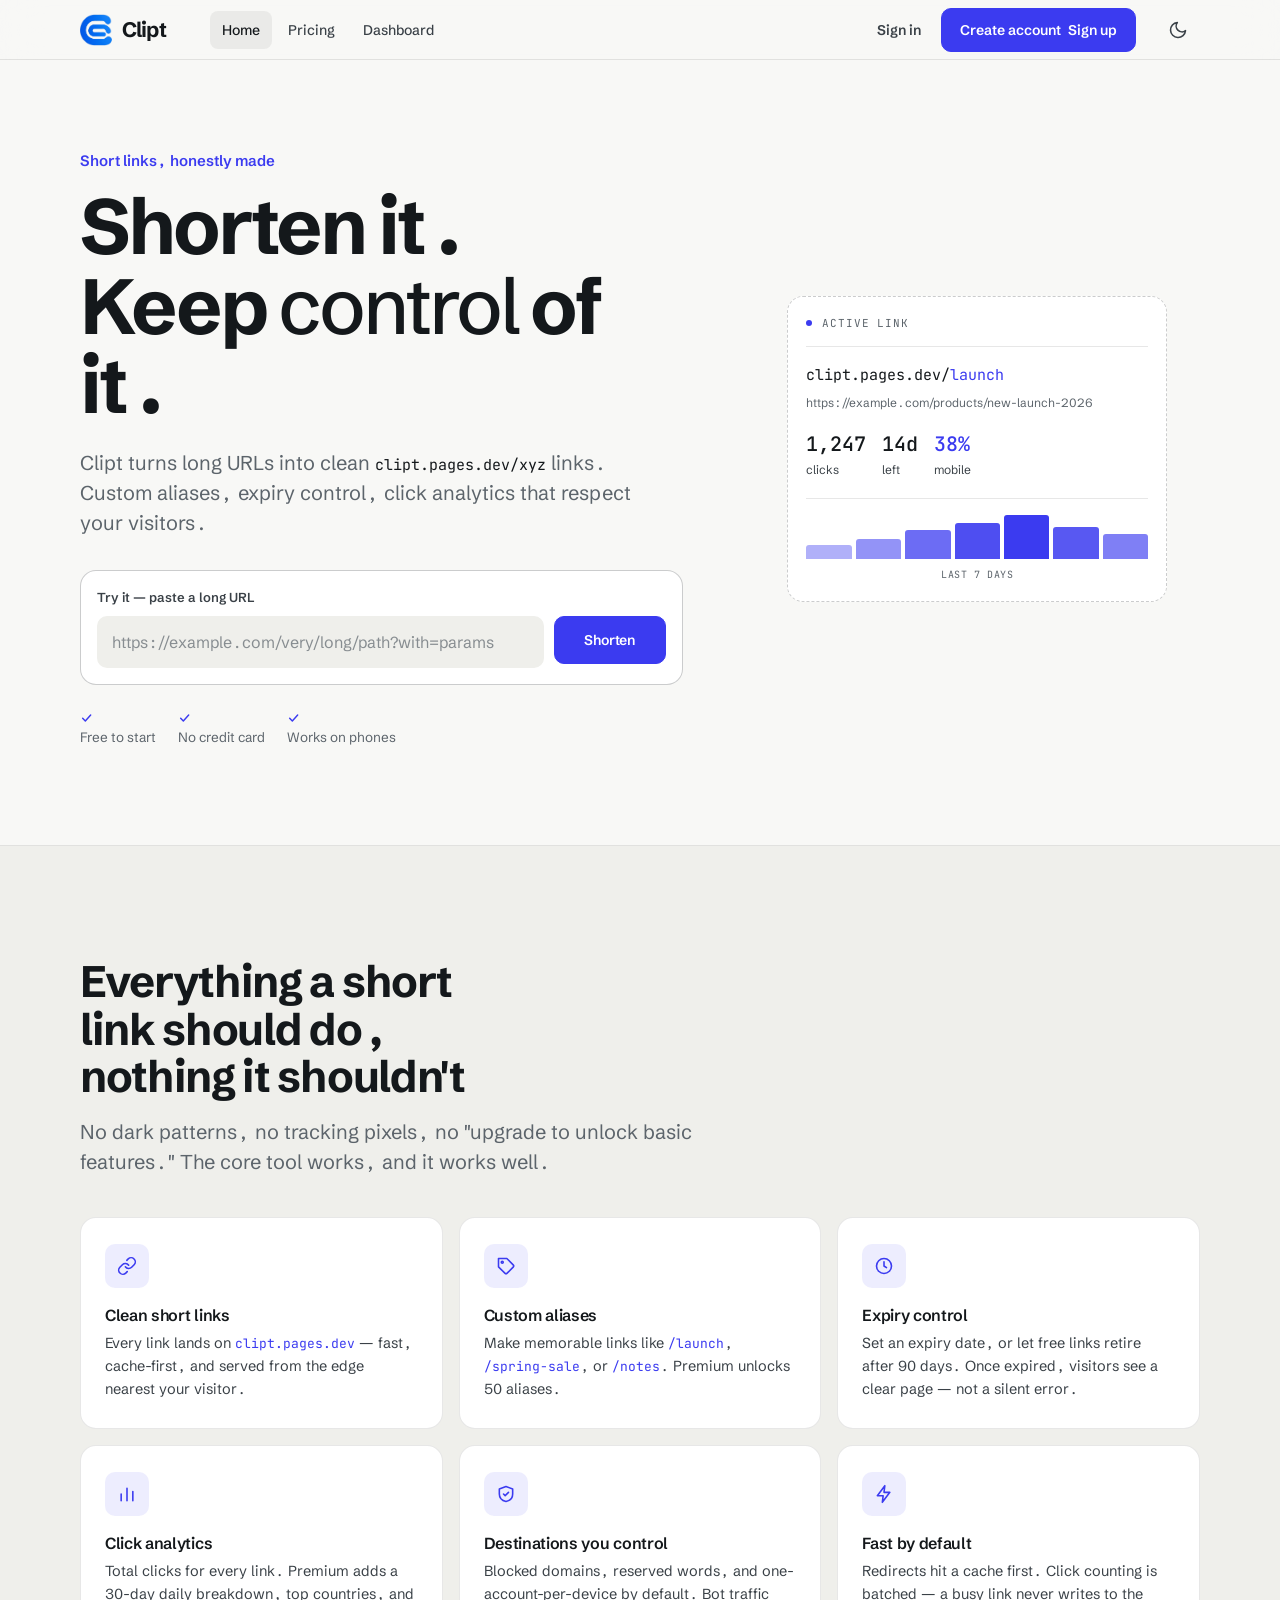
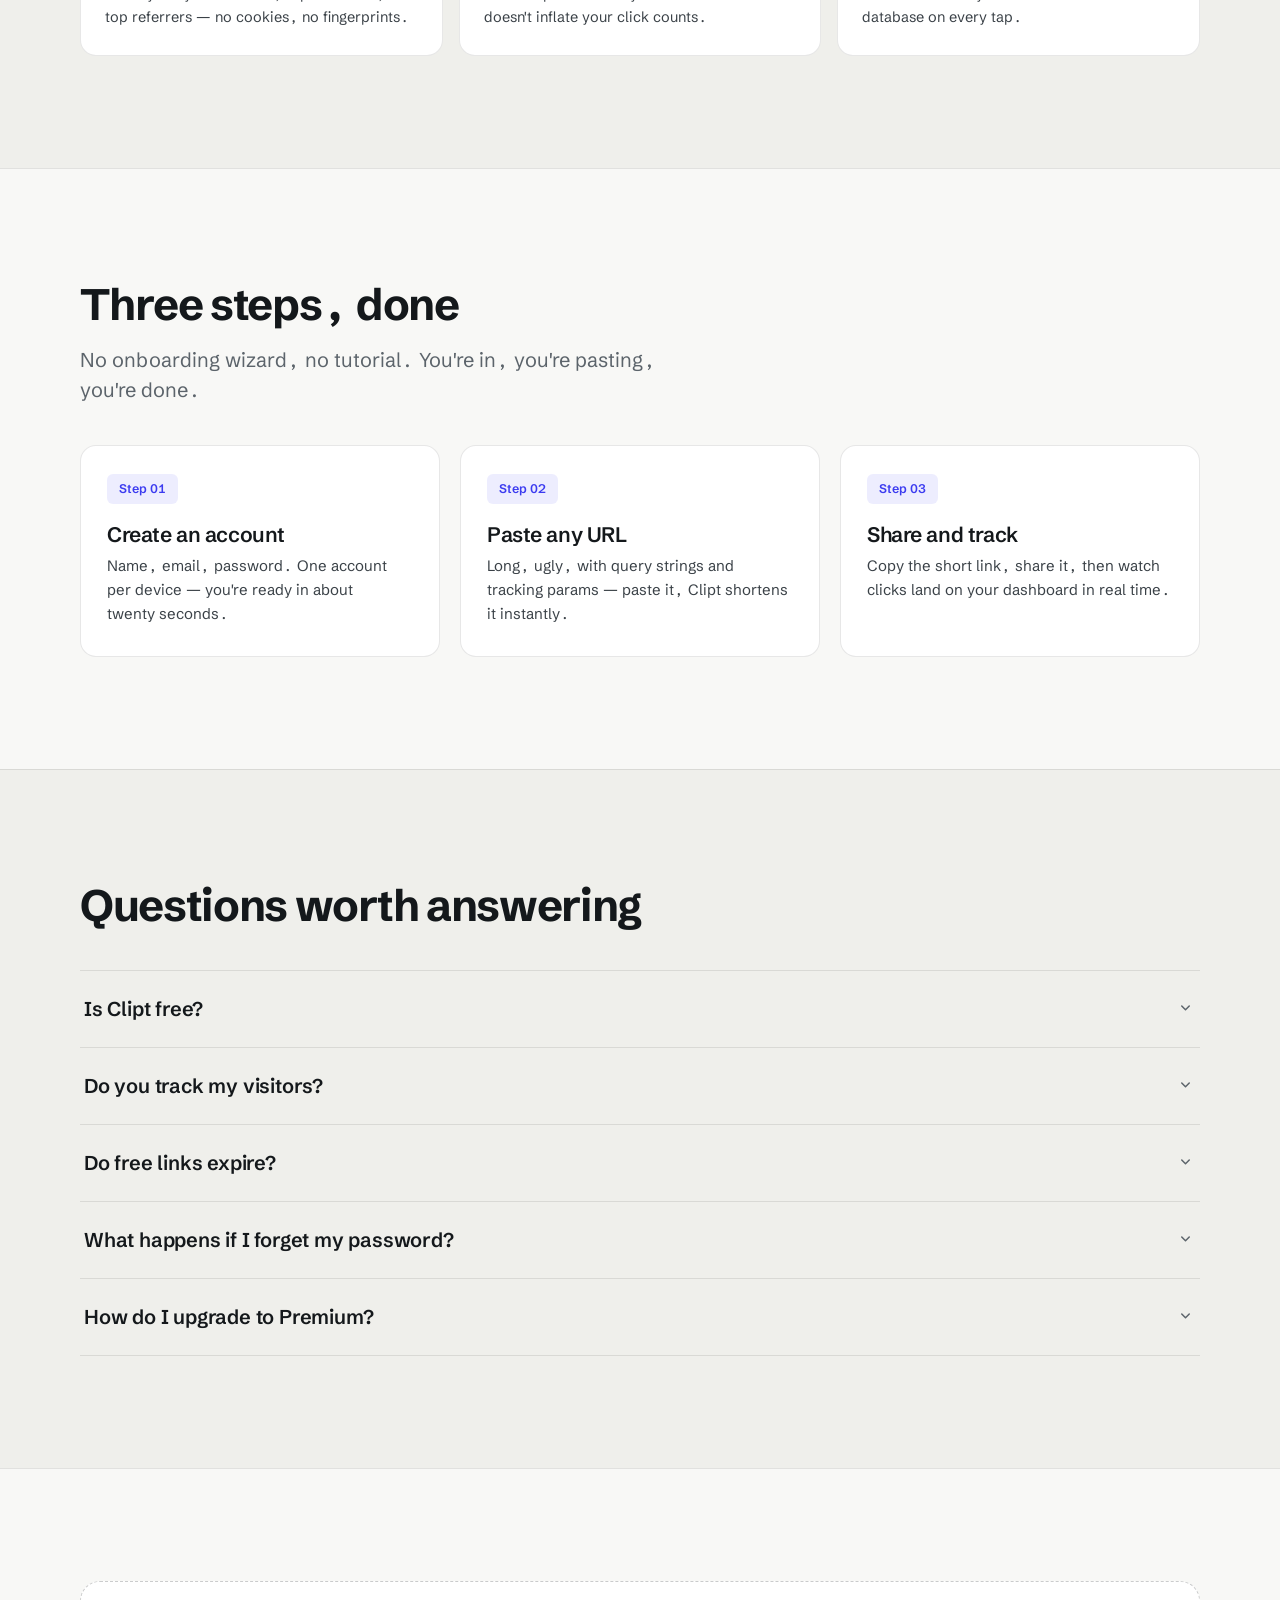
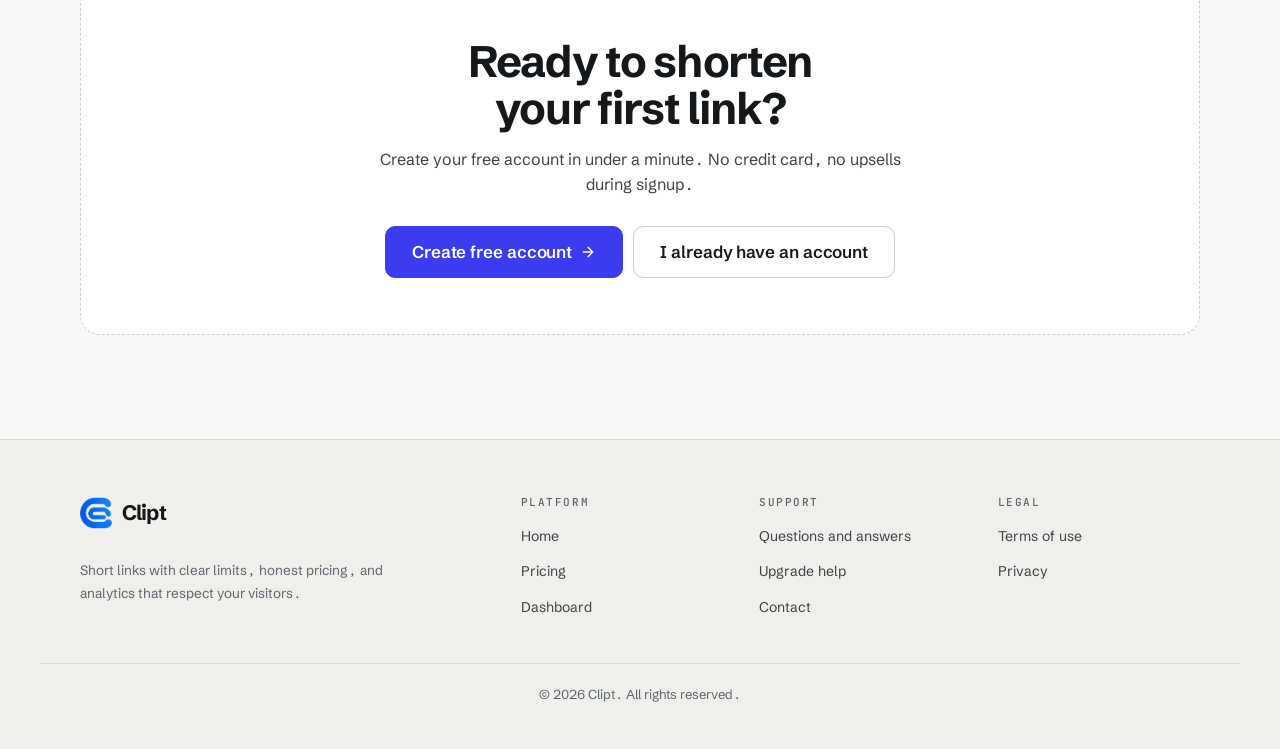
==== commit c54daa7d: "Update signup button with additional labels" ====
--- a/index.html
+++ b/index.html
@@ -1322,7 +1322,7 @@
   } else {
     box.innerHTML = `
       <button class="btn btn-quiet" id="hdrSignin" type="button">Sign in</button>
-      <button class="btn btn-pri" id="hdrSignup" type="button">Create account</button>
+      <button class="btn btn-pri" id="hdrSignup" type="button"><span class="lbl-l">Create account</span><span class="lbl-s">Sign up</span></button>
     `;
     sideBot.innerHTML = `
       <button class="btn btn-pri" style="width:100%" id="sideSignup" type="button">Create account</button>
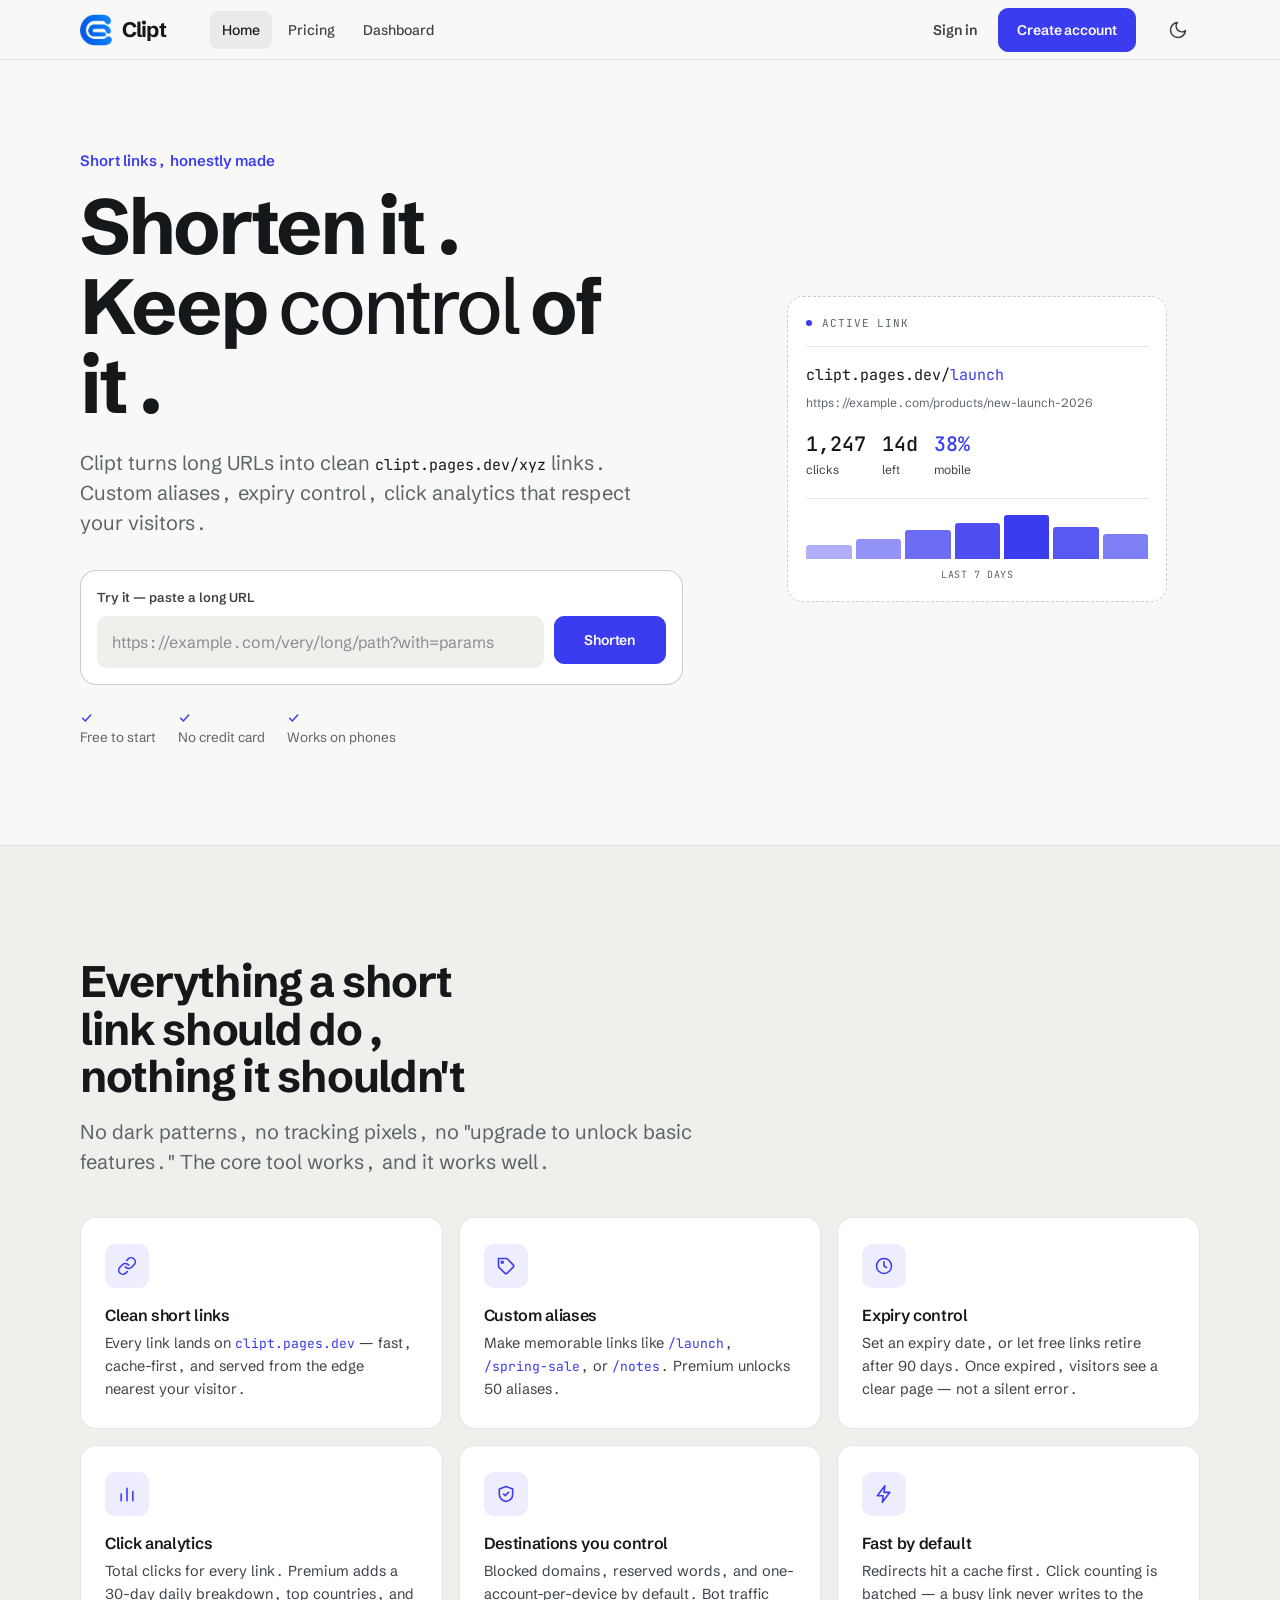
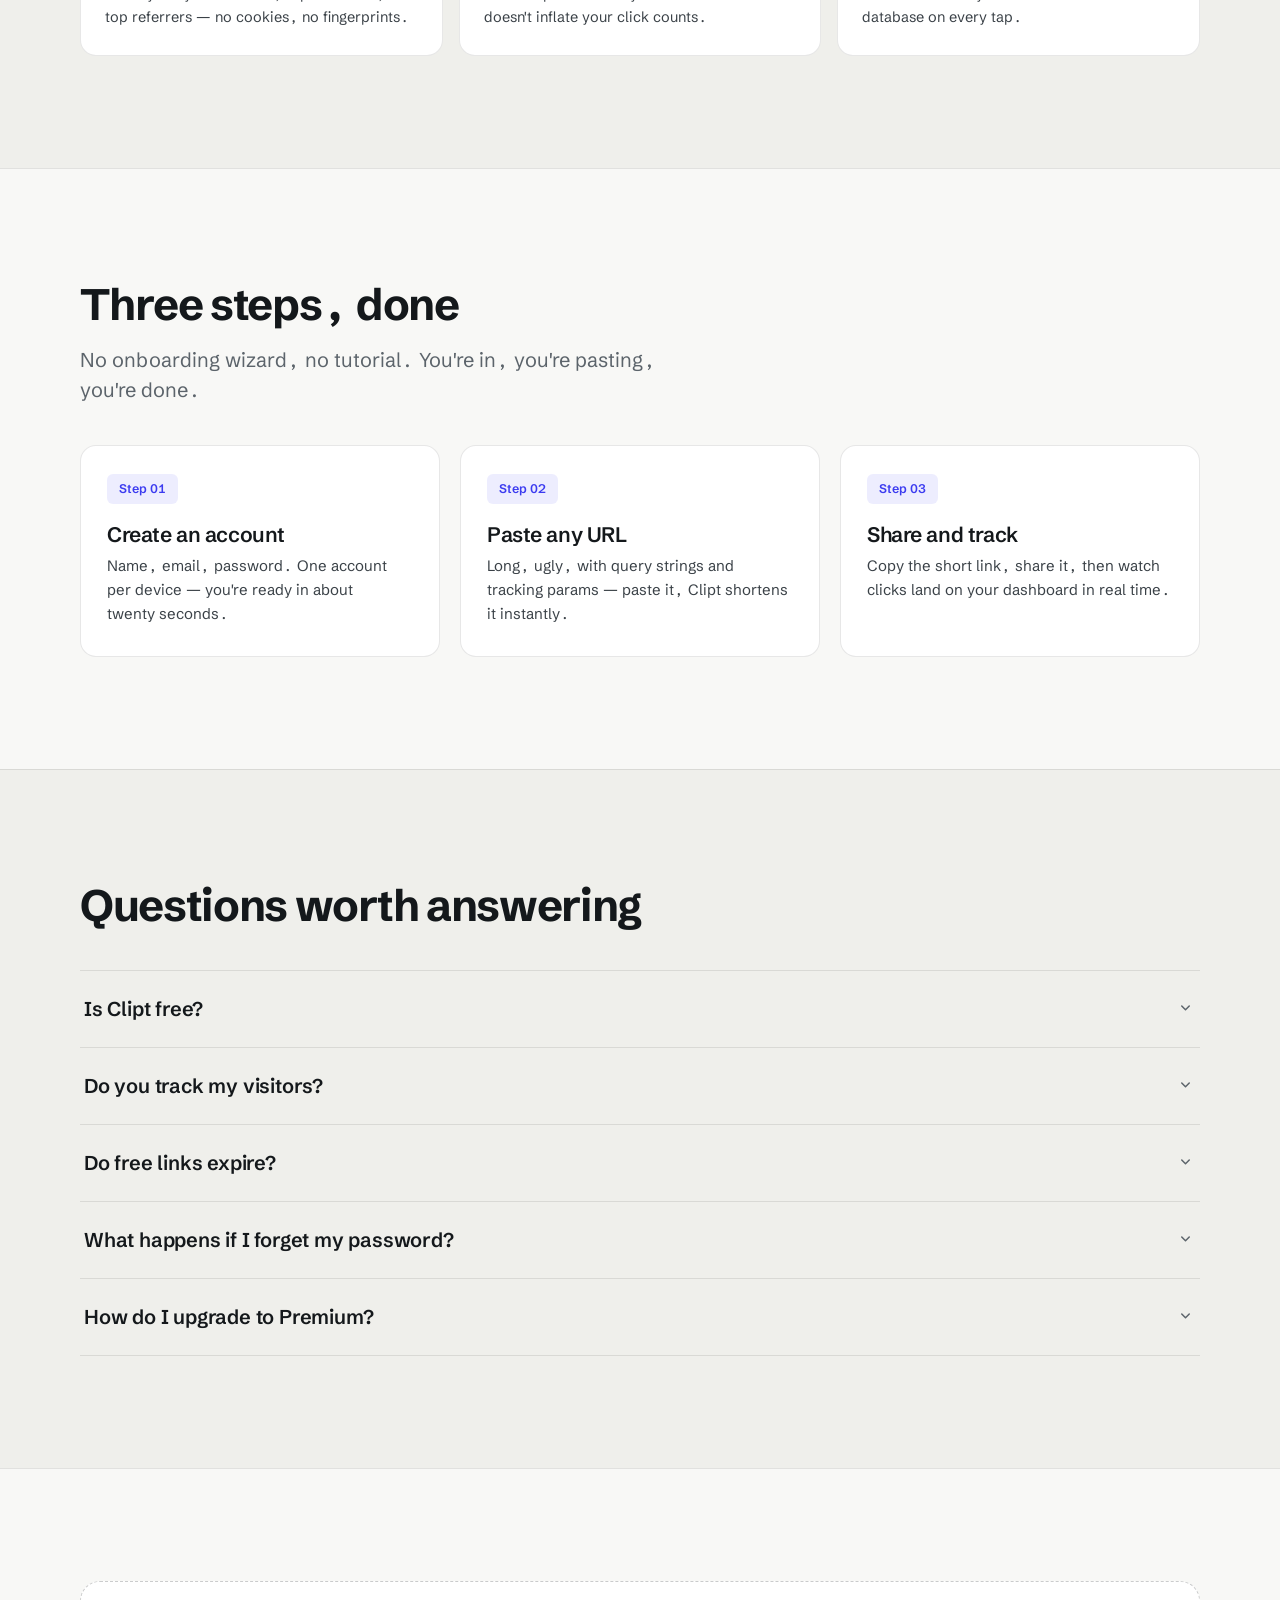
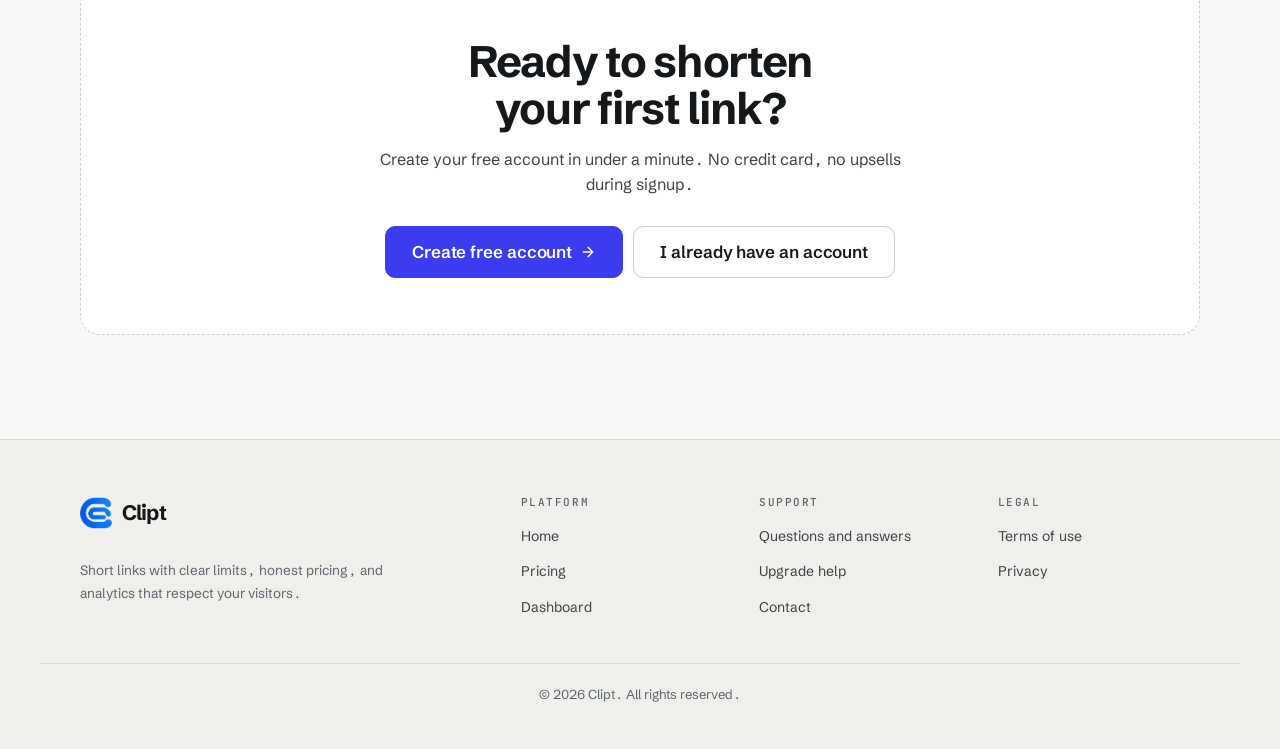
==== commit 2ba5c651: "Rename index-9.html to index.html" ====
--- a/index.html
+++ b/index.html
@@ -2,6 +2,7 @@
 <html lang="en">
 <head>
 <meta charset="UTF-8">
+<meta name="google-site-verification" content="a9Cb_B4jsRcvhkIY1bj4uTjIrYr1gvhZEL1IboBLz3w" />
 <meta name="viewport" content="width=device-width, initial-scale=1.0, viewport-fit=cover">
 <meta name="description" content="Clipt — short links you control. Custom aliases, expiry control, click analytics. Free to start.">
 <meta name="robots" content="index,follow">
--- a/clipt-ui.css
+++ b/clipt-ui.css
@@ -120,3 +120,15 @@
 @media(prefers-reduced-motion:reduce){
   *,*::before,*::after{animation:none!important;transition:none!important;scroll-behavior:auto!important}
 }
+
+/* Header on phones: keep the wordmark, shorten the sign-up label instead */
+.lbl-s{display:none}
+@media(max-width:430px){
+  .logo-word{display:inline;font-size:18px}
+  .logo img{height:28px}
+  .hdr-in{gap:4px;padding-inline:12px}
+  .hdr-r .btn{padding-inline:10px}
+  .hdr .lbl-l{display:none}
+  .hdr .lbl-s{display:inline}
+}
+@media(max-width:359px){.hdr .logo-word{display:none}}
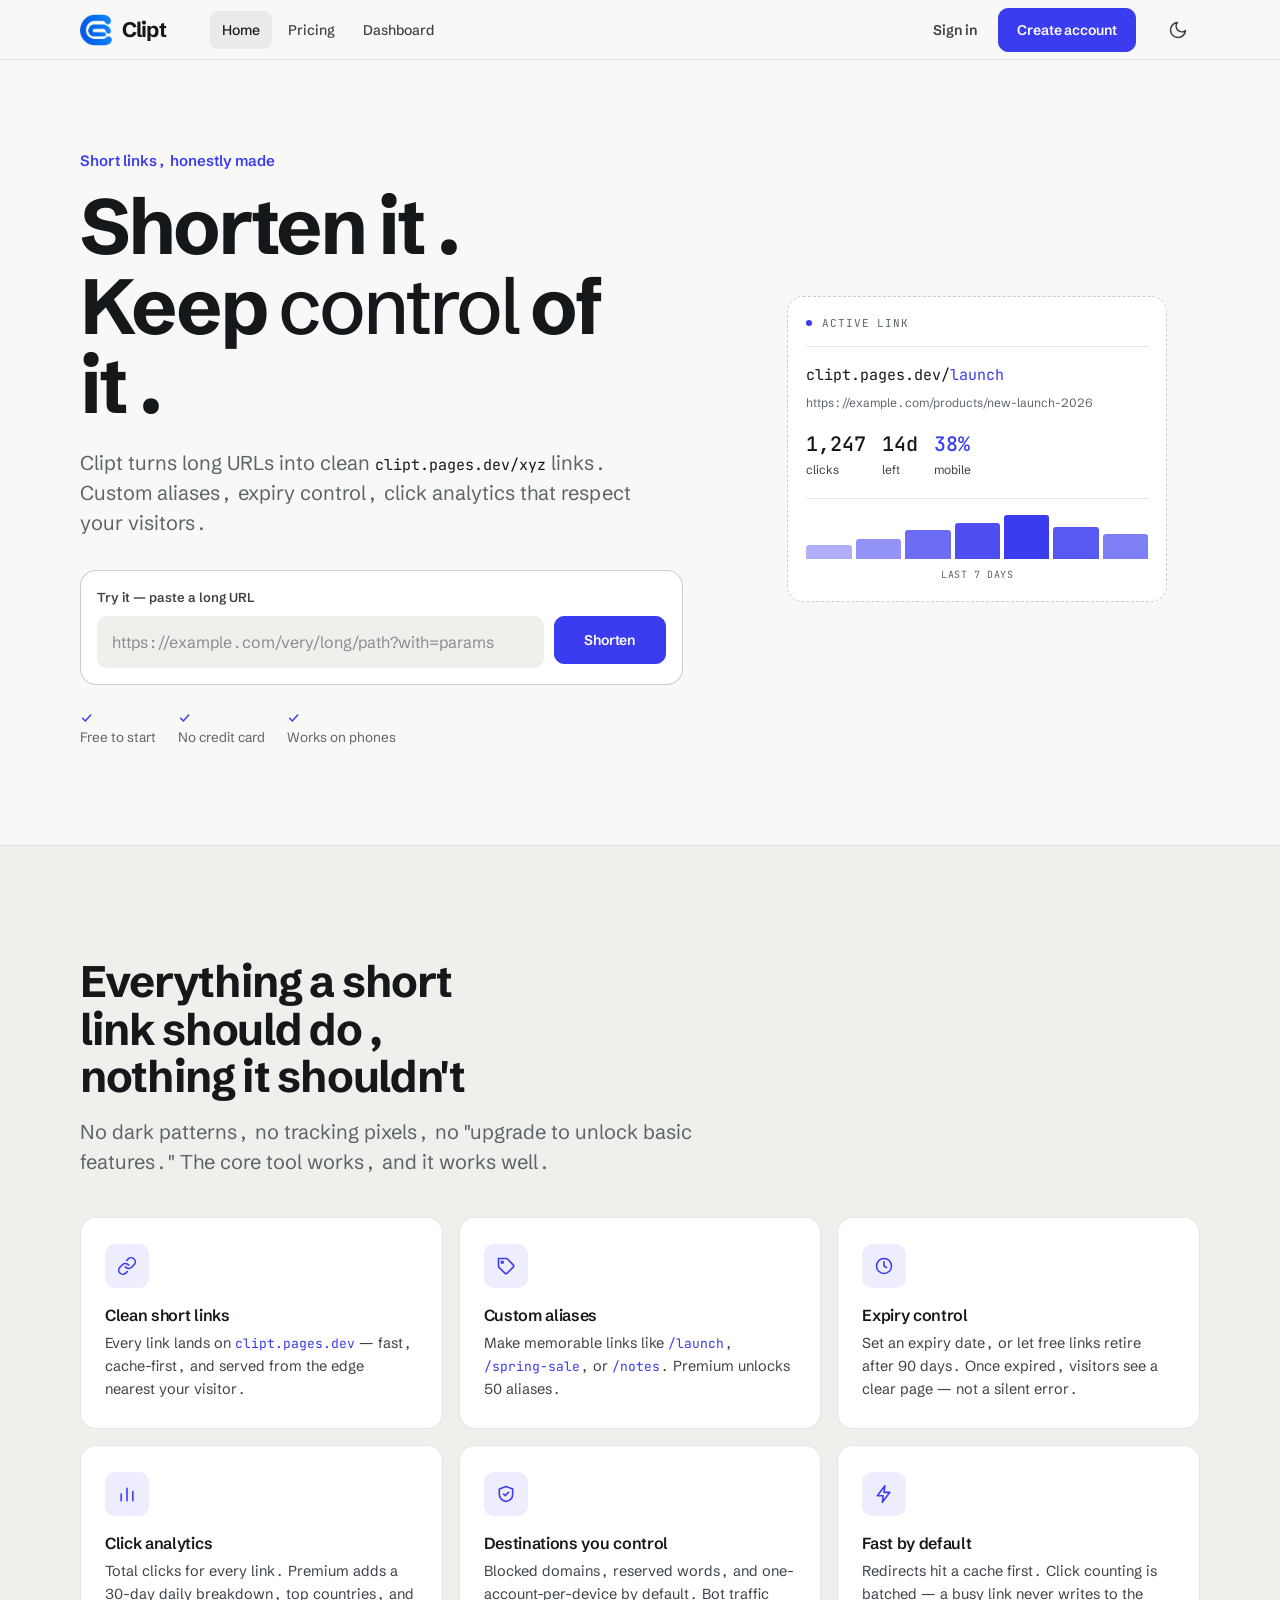
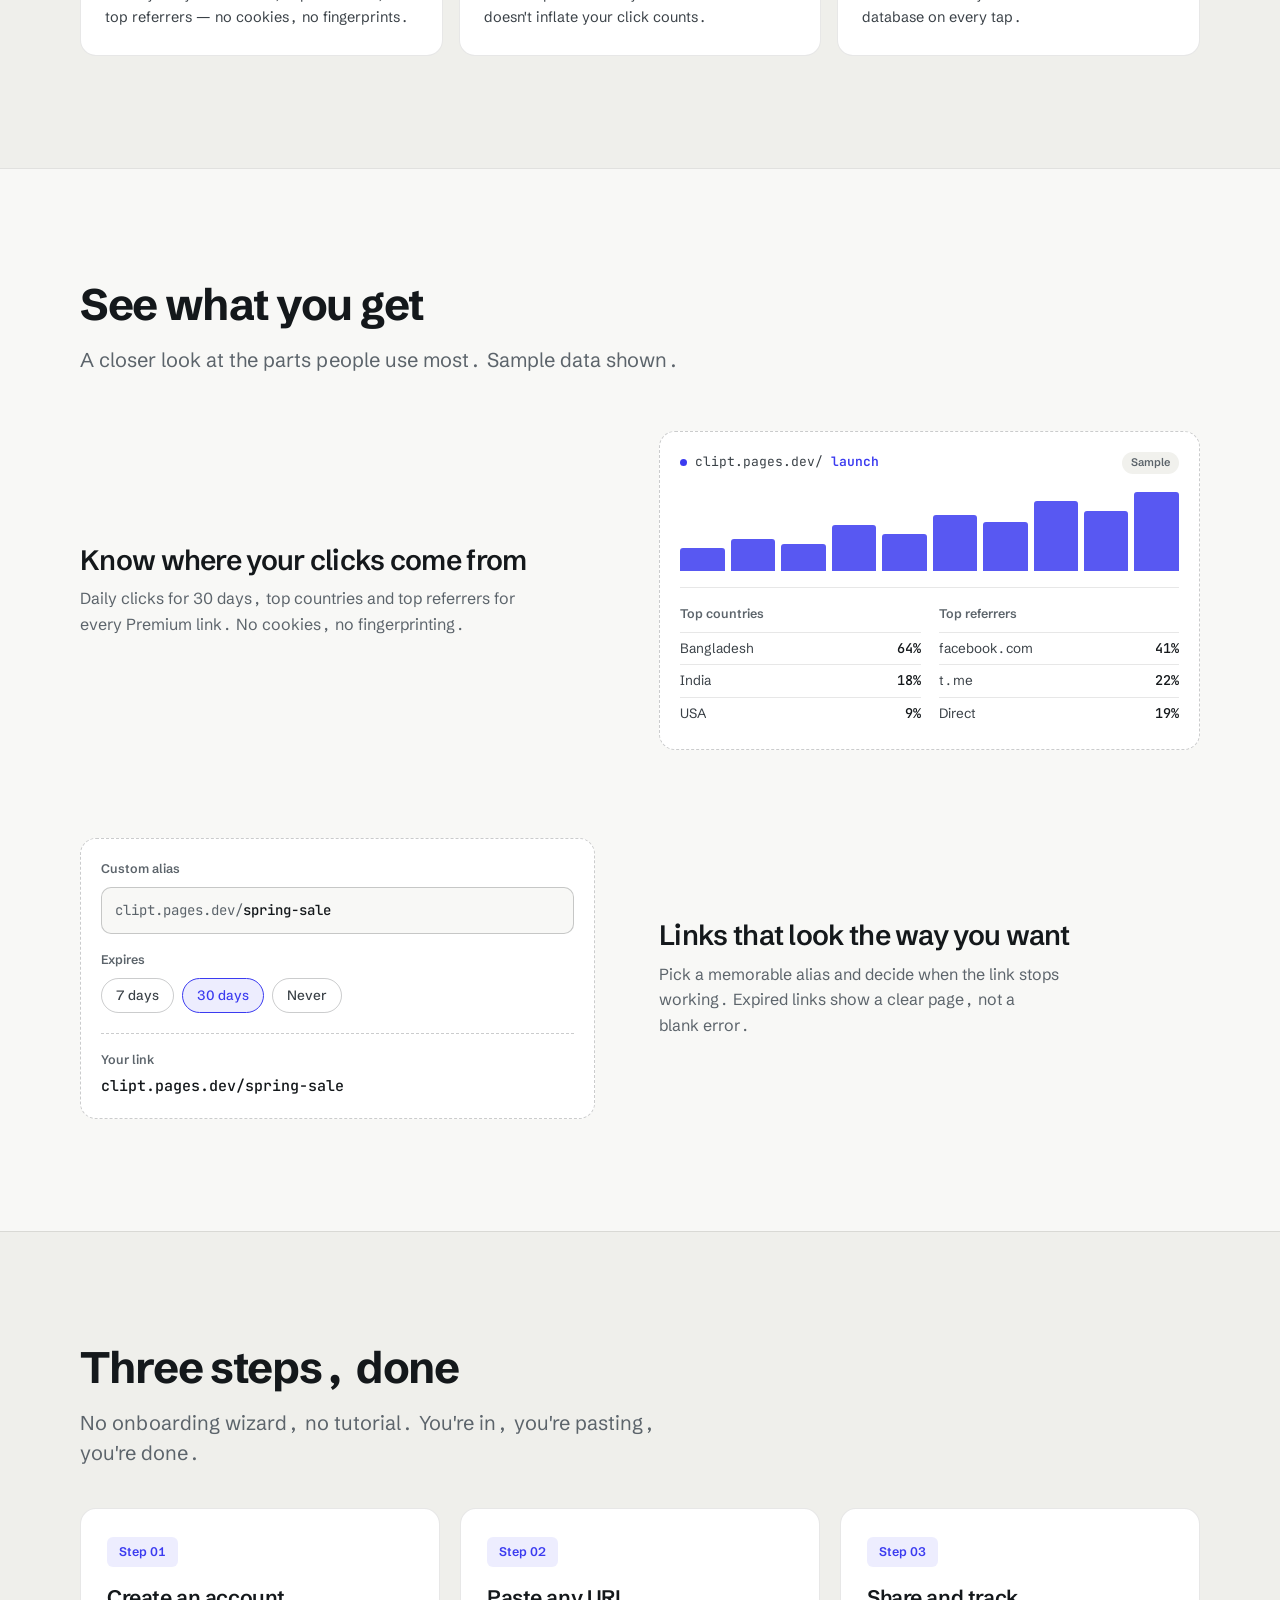
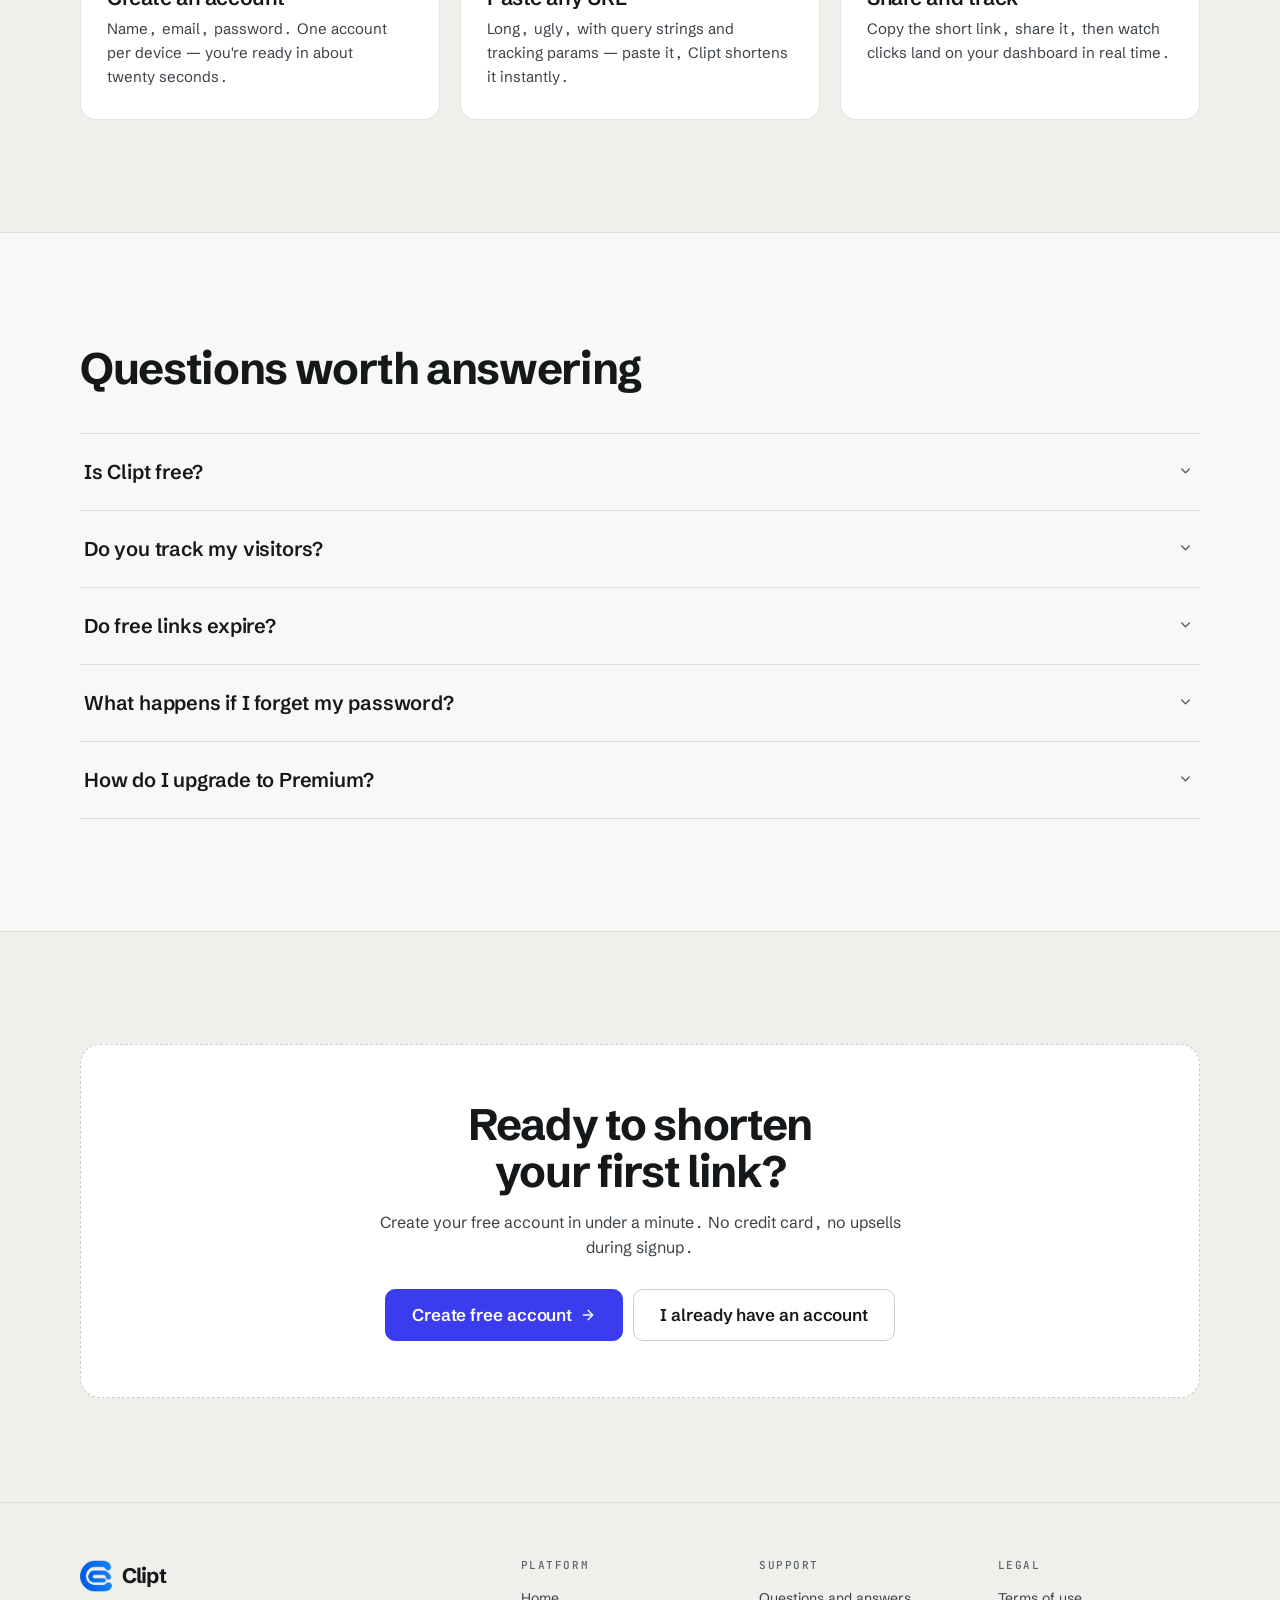
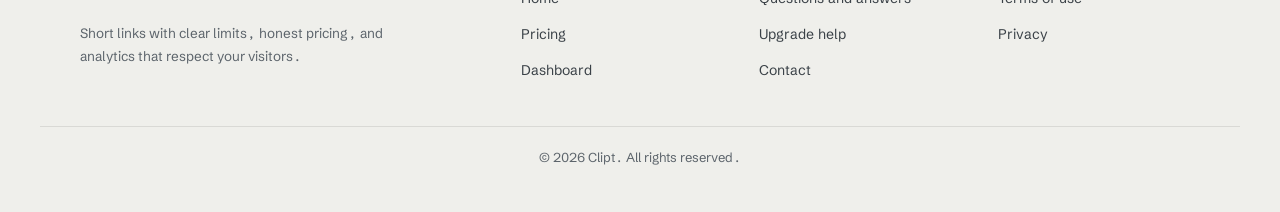
==== commit 3ec18bfe: "Add files via upload" ====
--- a/index.html
+++ b/index.html
@@ -772,6 +772,37 @@
 .step h3{font-size:21px;margin-bottom:8px}
 .step p{font-size:15px;line-height:1.6;max-width:none}
 @media(max-width:520px){.step{padding:24px 22px 26px}}
+/* Product tour */
+.tour-row{display:grid;grid-template-columns:1fr;gap:28px;align-items:center;margin-top:56px}
+.tour-row:first-of-type{margin-top:40px}
+.tour-txt h3{font-size:clamp(22px,3vw,28px);line-height:1.15;letter-spacing:-.025em;margin-bottom:10px;color:var(--white)}
+.tour-txt p{color:var(--gray);font-size:16px;line-height:1.6;max-width:44ch}
+.tour-card{background:var(--surface);border:1.5px dashed var(--border2);border-radius:var(--radius-lg);padding:20px;min-width:0}
+.tour-top{display:flex;align-items:center;gap:8px;font-family:var(--font-mono);font-size:13px;color:var(--gray2);margin-bottom:18px;min-width:0}
+.tour-top b{color:var(--accent);font-weight:600}
+.tour-dot{width:7px;height:7px;border-radius:50%;background:var(--accent);flex:none}
+.tour-tag{margin-left:auto;font-family:var(--font-body);font-size:11px;font-weight:600;color:var(--gray);background:var(--surface2);border-radius:99px;padding:2px 9px}
+.tour-bars{display:flex;align-items:flex-end;gap:6px;height:96px;padding-bottom:16px;border-bottom:1px solid var(--border)}
+.tour-bars i{flex:1;background:var(--accent);border-radius:3px 3px 0 0;opacity:.85}
+.tour-lists{display:grid;grid-template-columns:1fr 1fr;gap:18px;margin-top:16px}
+.tour-h{display:block;font-size:12.5px;font-weight:600;color:var(--gray);margin-bottom:8px}
+.tour-lists p{display:flex;justify-content:space-between;gap:8px;font-size:13.5px;padding:5px 0;border-top:1px solid var(--border)}
+.tour-lists em{font-style:normal;color:var(--gray2);overflow:hidden;text-overflow:ellipsis;white-space:nowrap}
+.tour-lists b{font-family:var(--font-mono);font-weight:500;color:var(--white)}
+.tour-field{margin-bottom:16px}
+.tour-in{display:flex;align-items:center;border:1px solid var(--border2);border-radius:var(--radius);padding:11px 13px;font-family:var(--font-mono);font-size:14px;background:var(--bg);overflow:hidden;white-space:nowrap}
+.tour-in span{color:var(--gray)}.tour-in b{color:var(--white);font-weight:500}
+.tour-chips{display:flex;gap:8px;flex-wrap:wrap}
+.tour-chips span{border:1px solid var(--border2);border-radius:99px;padding:6px 14px;font-size:13.5px;font-weight:500;color:var(--gray2)}
+.tour-chips .on{background:var(--accent-dim);border-color:var(--accent);color:var(--accent)}
+.tour-cut{margin-top:20px;padding-top:16px;border-top:1.5px dashed var(--border2);display:flex;flex-direction:column;gap:4px}
+.tour-cut span{font-size:12.5px;font-weight:600;color:var(--gray)}
+.tour-cut b{font-family:var(--font-mono);font-size:15px;font-weight:500;color:var(--white);word-break:break-all}
+@media(min-width:820px){
+  .tour-row{grid-template-columns:1fr 1.05fr;gap:64px;margin-top:88px}
+  .tour-row:first-of-type{margin-top:56px}
+  .tour-flip .tour-txt{order:2}
+}
 </style>
 <link rel="preconnect" href="https://fonts.googleapis.com">
 <link rel="preconnect" href="https://fonts.gstatic.com" crossorigin>
@@ -928,6 +959,49 @@
           <div class="feat-ic"><svg width="20" height="20" viewBox="0 0 24 24" fill="none" stroke="currentColor" stroke-width="1.9" stroke-linecap="round" stroke-linejoin="round"><path d="M13 2 4 14h7l-1 8 9-12h-7z"/></svg></div>
           <h3>Fast by default</h3>
           <p>Redirects hit a cache first. Click counting is batched — a busy link never writes to the database on every tap.</p>
+        </div>
+      </div>
+    </div>
+  </section>
+
+  <!-- PRODUCT TOUR -->
+  <section class="section tour" style="border-top:1px solid var(--border)">
+    <div class="shell">
+      <header class="section-head">
+        <h2 class="section-title">See what you get</h2>
+        <p class="section-lede">A closer look at the parts people use most. Sample data shown.</p>
+      </header>
+
+      <div class="tour-row">
+        <div class="tour-txt">
+          <h3>Know where your clicks come from</h3>
+          <p>Daily clicks for 30 days, top countries and top referrers for every Premium link. No cookies, no fingerprinting.</p>
+        </div>
+        <div class="tour-card" aria-hidden="true">
+          <div class="tour-top"><span class="tour-dot"></span>clipt.pages.dev/<b>launch</b><span class="tour-tag">Sample</span></div>
+          <div class="tour-bars">
+            <i style="height:28%"></i><i style="height:40%"></i><i style="height:34%"></i><i style="height:58%"></i><i style="height:46%"></i><i style="height:70%"></i><i style="height:62%"></i><i style="height:88%"></i><i style="height:76%"></i><i style="height:100%"></i>
+          </div>
+          <div class="tour-lists">
+            <div><span class="tour-h">Top countries</span>
+              <p><em>Bangladesh</em><b>64%</b></p><p><em>India</em><b>18%</b></p><p><em>USA</em><b>9%</b></p></div>
+            <div><span class="tour-h">Top referrers</span>
+              <p><em>facebook.com</em><b>41%</b></p><p><em>t.me</em><b>22%</b></p><p><em>Direct</em><b>19%</b></p></div>
+          </div>
+        </div>
+      </div>
+
+      <div class="tour-row tour-flip">
+        <div class="tour-txt">
+          <h3>Links that look the way you want</h3>
+          <p>Pick a memorable alias and decide when the link stops working. Expired links show a clear page, not a blank error.</p>
+        </div>
+        <div class="tour-card" aria-hidden="true">
+          <div class="tour-field"><span class="tour-h">Custom alias</span>
+            <div class="tour-in"><span>clipt.pages.dev/</span><b>spring-sale</b></div></div>
+          <div class="tour-field"><span class="tour-h">Expires</span>
+            <div class="tour-chips"><span>7 days</span><span class="on">30 days</span><span>Never</span></div></div>
+          <div class="tour-cut"><span>Your link</span><b>clipt.pages.dev/spring-sale</b></div>
         </div>
       </div>
     </div>
@@ -1765,5 +1839,41 @@
   var m=document.querySelector('meta[name=theme-color]');if(m)m.content=n==='dark'?'#000000':'#fbfbfd';
 });
 </script>
+<script>
+/* Menu: X close button + theme switch inside the slide-in menu */
+(function(){
+  var side=document.getElementById('side'),scrim=document.getElementById('scrim');
+  if(!side||!scrim)return;
+  var top=side.querySelector('.side-top');
+  if(top&&!document.getElementById('sideX')){
+    var x=document.createElement('button');
+    x.type='button';x.id='sideX';x.className='side-x';x.setAttribute('aria-label','Close menu');
+    x.innerHTML='<svg width="22" height="22" viewBox="0 0 24 24" fill="none" stroke="currentColor" stroke-width="1.9" stroke-linecap="round"><path d="M6 6l12 12M18 6 6 18"/></svg>';
+    x.addEventListener('click',function(){scrim.click()});
+    top.appendChild(x);
+  }
+  var bot=document.getElementById('sideBot');
+  if(bot&&!document.getElementById('sideTheme')){
+    var r=document.createElement('div');
+    r.id='sideTheme';r.className='side-theme';
+    r.innerHTML='<span>Appearance</span><div class="seg" role="group" aria-label="Theme"><button type="button" data-t="light">Light</button><button type="button" data-t="dark">Dark</button></div>';
+    bot.parentNode.insertBefore(r,bot);
+    r.addEventListener('click',function(e){
+      var b=e.target.closest('button[data-t]');if(!b)return;
+      var n=b.getAttribute('data-t');
+      document.documentElement.setAttribute('data-theme',n);
+      try{localStorage.setItem('clipt_theme',n)}catch(err){}
+      var m=document.querySelector('meta[name=theme-color]');if(m)m.content=n==='dark'?'#000000':'#fbfbfd';
+    });
+    var sync=function(){
+      var d=document.documentElement.getAttribute('data-theme')==='dark'?'dark':'light';
+      r.querySelectorAll('button[data-t]').forEach(function(b){b.setAttribute('aria-pressed',String(b.getAttribute('data-t')===d))});
+    };
+    sync();
+    new MutationObserver(sync).observe(document.documentElement,{attributes:true,attributeFilter:['data-theme']});
+  }
+  document.addEventListener('keydown',function(e){if(e.key==='Escape'&&side.classList.contains('open'))scrim.click()});
+})();
+</script>
 </body>
 </html>
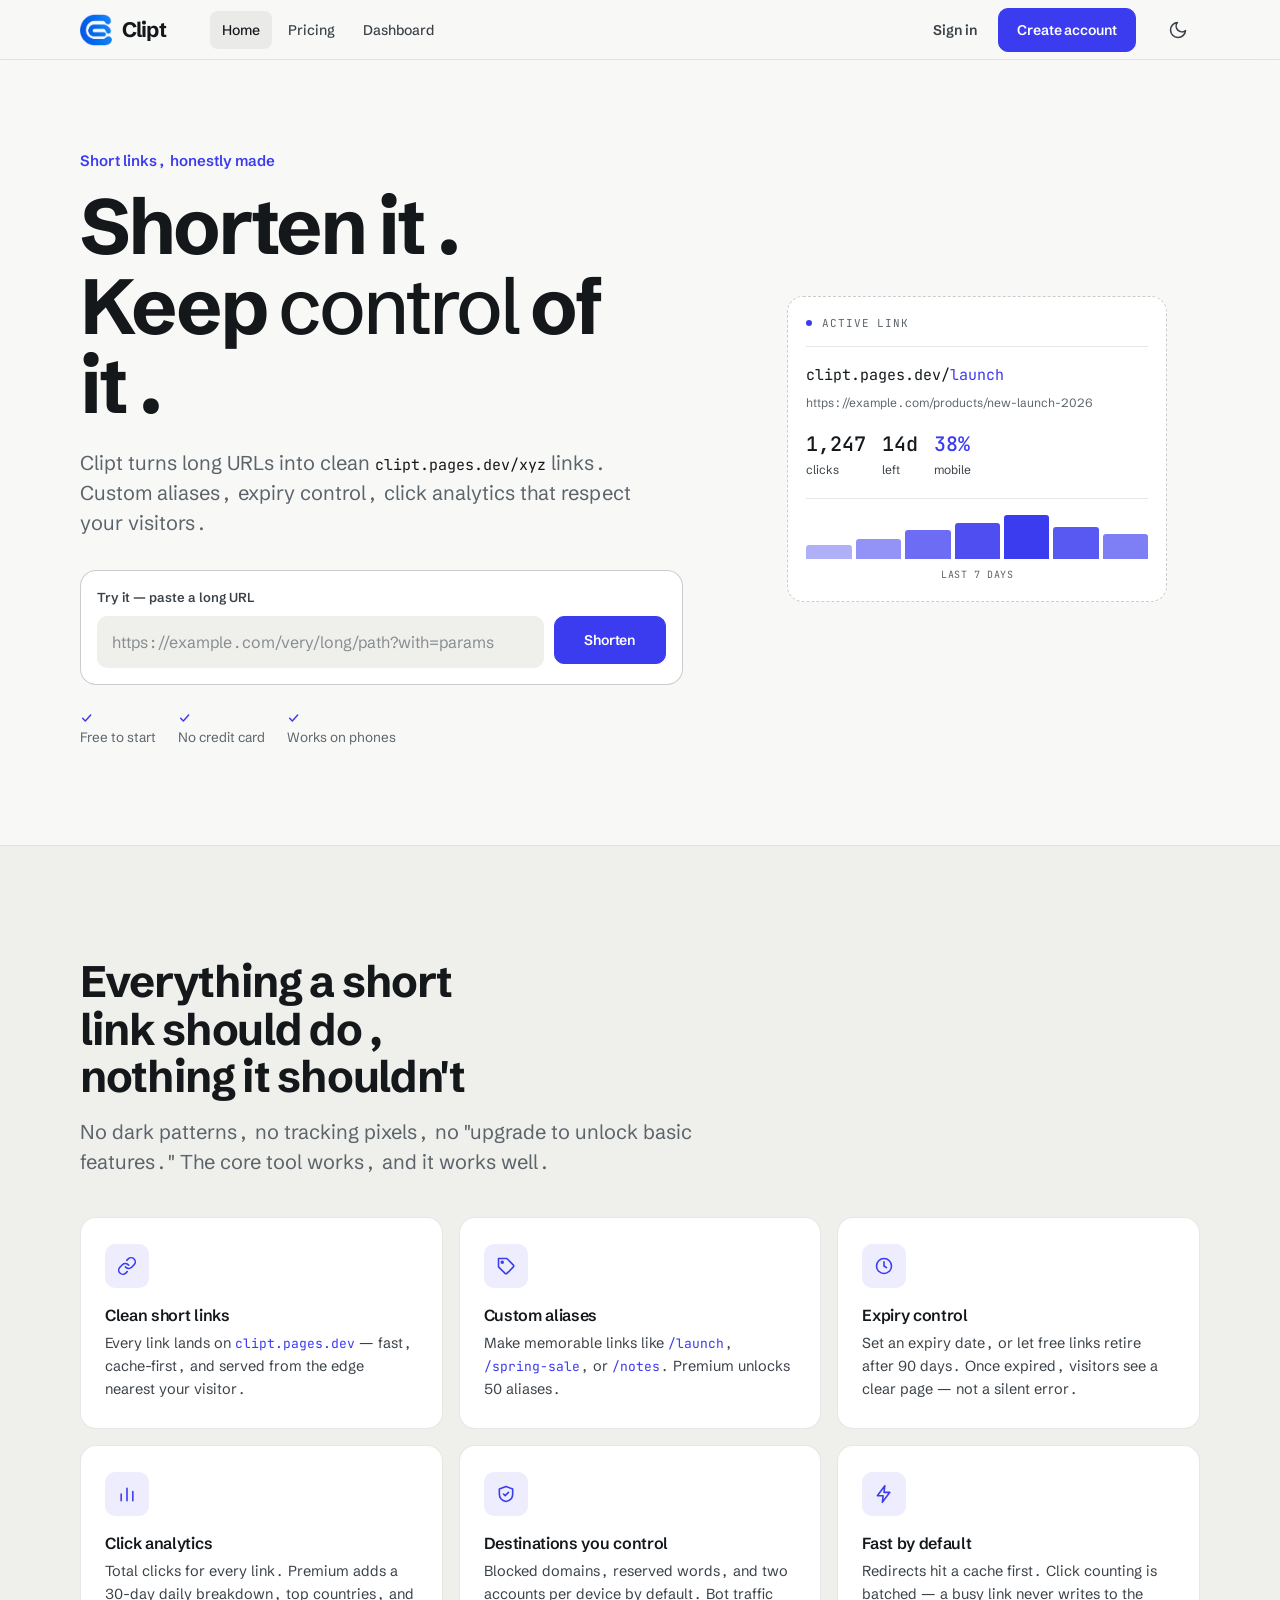
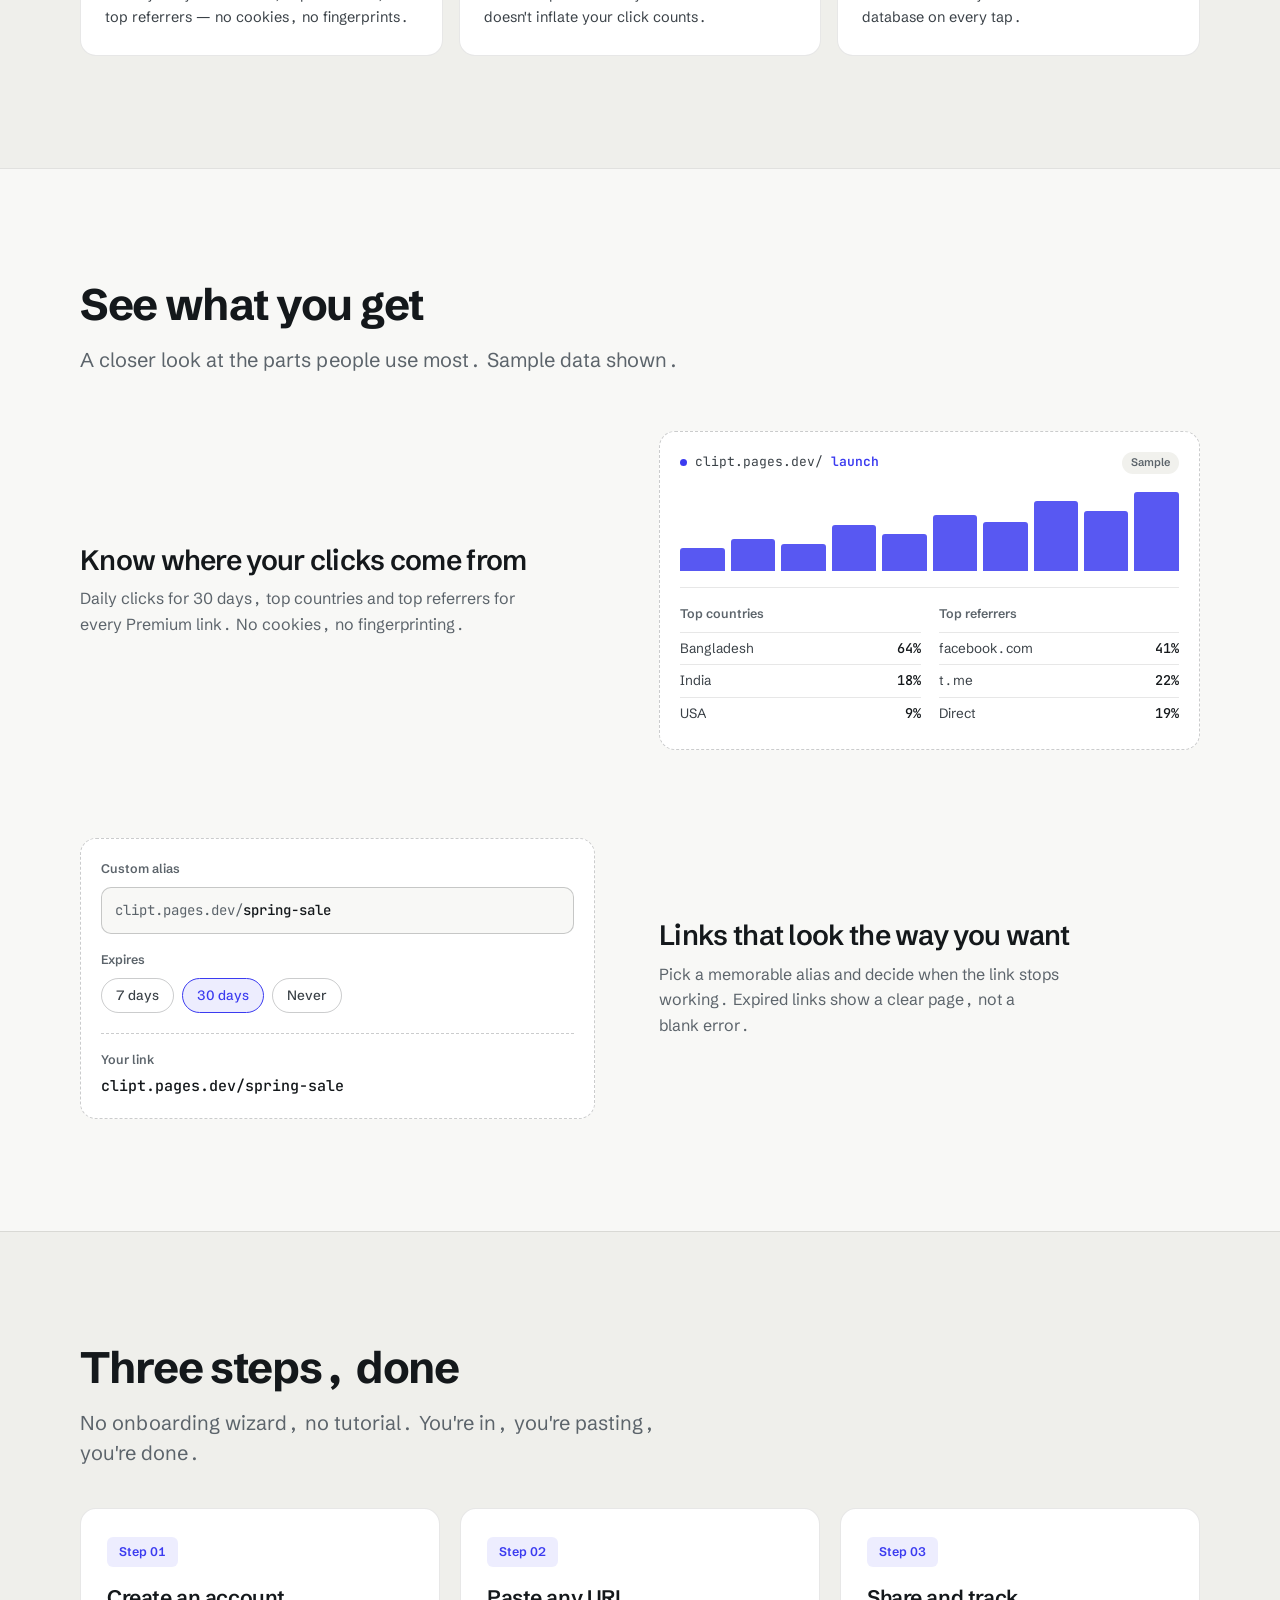
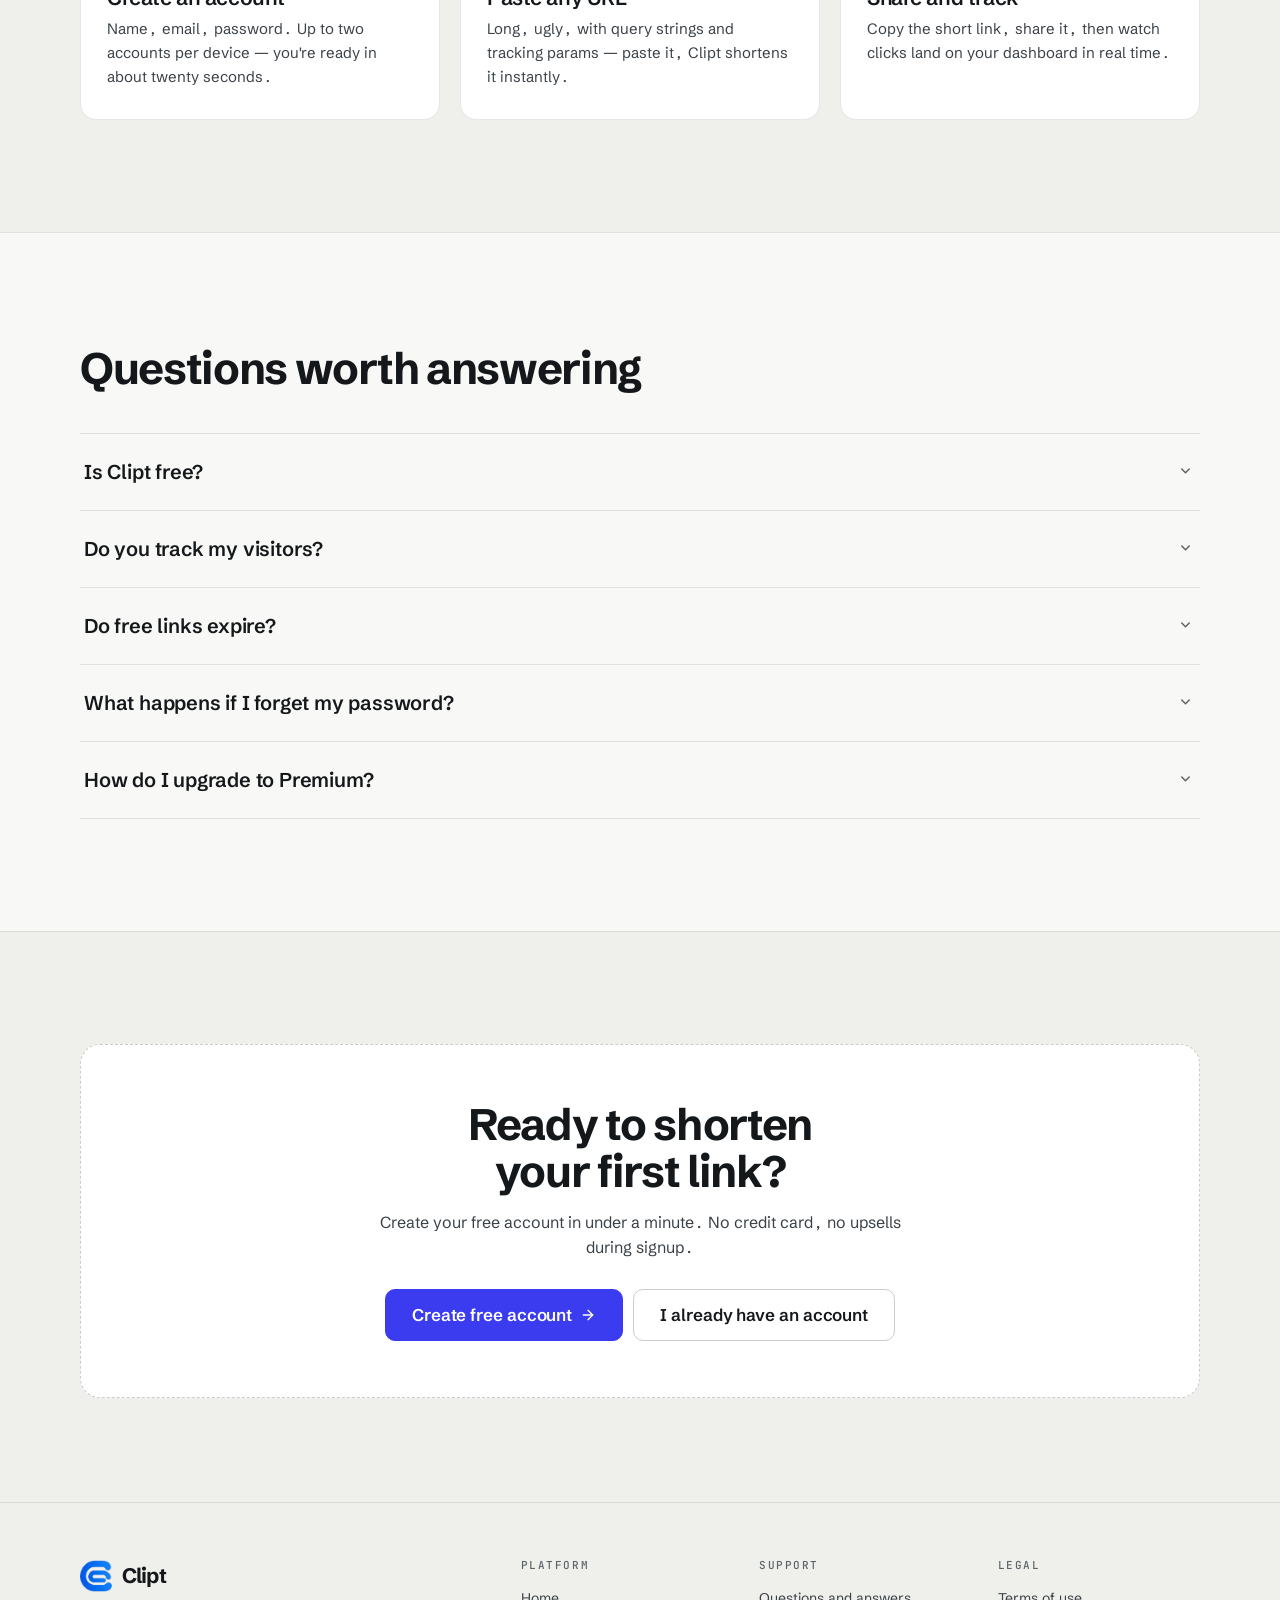
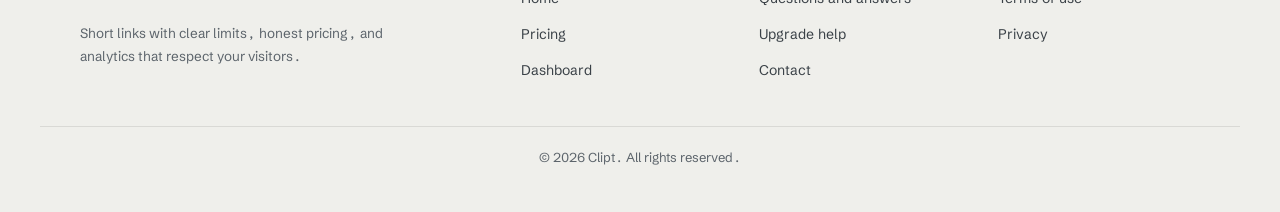
==== commit e0553b8f: "Add files via upload" ====
--- a/index.html
+++ b/index.html
@@ -953,7 +953,7 @@
         <div class="feat">
           <div class="feat-ic"><svg width="20" height="20" viewBox="0 0 24 24" fill="none" stroke="currentColor" stroke-width="1.9" stroke-linecap="round" stroke-linejoin="round"><path d="M12 3 4 6v6c0 4.5 3.2 8 8 9 4.8-1 8-4.5 8-9V6z"/><path d="m9 12 2 2 4-4"/></svg></div>
           <h3>Destinations you control</h3>
-          <p>Blocked domains, reserved words, and one-account-per-device by default. Bot traffic doesn't inflate your click counts.</p>
+          <p>Blocked domains, reserved words, and two accounts per device by default. Bot traffic doesn't inflate your click counts.</p>
         </div>
         <div class="feat">
           <div class="feat-ic"><svg width="20" height="20" viewBox="0 0 24 24" fill="none" stroke="currentColor" stroke-width="1.9" stroke-linecap="round" stroke-linejoin="round"><path d="M13 2 4 14h7l-1 8 9-12h-7z"/></svg></div>
@@ -1020,7 +1020,7 @@
         <li class="step">
           <span class="step-n">Step 01</span>
           <h3>Create an account</h3>
-          <p>Name, email, password. One account per device — you're ready in about twenty seconds.</p>
+          <p>Name, email, password. Up to two accounts per device — you're ready in about twenty seconds.</p>
         </li>
         <li class="step">
           <span class="step-n">Step 02</span>
@@ -1563,7 +1563,7 @@
         </div>
       </form>
       <p class="field-hint" style="margin-top:14px">
-        By creating an account, you agree to the terms of use. One account per device.
+        By creating an account, you agree to the terms of use. Up to two accounts per device.
       </p>
     `,
     `<button class="btn btn-ghost" type="button" id="signupCancel">Cancel</button>
@@ -1593,7 +1593,7 @@
       btn.textContent = 'Create account';
       // Specific guidance for common cases
       if (data && /device/i.test(data.error || '')) {
-        showAlert('This device already has an account. Sign in instead, or ask an admin for help.');
+        showAlert('This device already has 2 accounts. Sign in to one of them, or ask an admin for help.');
       } else if (data && /email/i.test(data.error || '')) {
         showAlert('That email is already registered. Try signing in.');
       } else {
--- a/clipt-ui.css
+++ b/clipt-ui.css
@@ -132,3 +132,57 @@
   .hdr .lbl-s{display:inline}
 }
 @media(max-width:359px){.hdr .logo-word{display:none}}
+
+/* ── Menu: close (X) button + theme switch inside the slide-in menu ───────── */
+.side-top{display:flex;align-items:center;justify-content:space-between;gap:12px}
+.side-x{width:44px;height:44px;margin-right:-8px;flex:none;display:inline-flex;align-items:center;justify-content:center;border-radius:10px;color:var(--gray2);-webkit-tap-highlight-color:transparent}
+.side-x:hover{background:var(--hover);color:var(--white)}
+.side-x:focus-visible,.seg button:focus-visible{outline:2px solid var(--accent);outline-offset:2px}
+.side-theme{padding:14px 20px;border-top:1px solid var(--border);display:flex;align-items:center;justify-content:space-between;gap:12px;flex-shrink:0}
+.side-theme>span{font-size:13px;font-weight:600;color:var(--gray2)}
+.seg{display:inline-flex;padding:3px;gap:2px;border-radius:99px;background:var(--surface2);border:1px solid var(--border)}
+.seg button{display:inline-flex;align-items:center;gap:6px;min-height:36px;padding:0 14px;border-radius:99px;font:600 13px var(--font-body);color:var(--gray);-webkit-tap-highlight-color:transparent;transition:background .15s,color .15s}
+.seg button[aria-pressed="true"]{background:var(--surface);color:var(--white);box-shadow:0 1px 3px rgba(0,0,0,.18)}
+.side{width:min(86vw,300px);overscroll-behavior:contain}
+@media(max-width:860px){#themeBtn{display:none}}
+@media(min-width:861px){.side-x,.side-theme{display:none}}
+
+/* ── All-device hardening ─────────────────────────────────────────────────── */
+html{-webkit-text-size-adjust:100%;text-size-adjust:100%}
+body{overflow-x:clip}
+img,svg,video{max-width:100%}
+.input,input,select,textarea{font-size:max(16px,1em)}
+@media(max-width:360px){.hdr-in{padding-inline:8px}.btn{padding-inline:12px}}
+@media(min-width:1600px){html{font-size:106%}}
+
+/* ── Desktop: links live in the header on every page (no sidebar) ─────────── */
+@media(min-width:861px){
+  #menuBtn{display:none}
+  .hnav{display:flex}
+  body.has-side .side{transform:translateX(-100%);visibility:hidden}
+  body.has-side .hdr{left:0}
+  body.has-side .hdr-in{max-width:1200px}
+  body.has-side .app-wrap{margin-left:auto;max-width:1200px;width:100%}
+  body.has-side .ftr{margin-left:0}
+  body.has-side .ftr-in,body.has-side .ftr-b{margin-left:auto;margin-right:auto}
+}
+#hdrNav{display:none}
+@media(min-width:861px){
+  #hdrNav{display:flex;align-items:center;gap:2px;margin-left:20px;flex:1;min-width:0;overflow-x:auto;scrollbar-width:none}
+  #hdrNav::-webkit-scrollbar{display:none}
+}
+#hdrNav a,#hdrNav button{display:inline-flex;align-items:center;gap:6px;flex:none;white-space:nowrap;min-height:40px;padding:0 13px;border-radius:99px;font:500 14px var(--font-body);color:var(--gray2);-webkit-tap-highlight-color:transparent;transition:background .15s,color .15s}
+#hdrNav a:hover,#hdrNav button:hover{background:var(--hover);color:var(--white)}
+#hdrNav .on{background:var(--accent-dim);color:var(--accent)}
+#hdrNav .cnt{min-width:18px;padding:0 6px;border-radius:99px;background:var(--accent);color:var(--on-accent);font:600 11px var(--font-mono);line-height:18px;text-align:center}
+#hdrNav .cnt[hidden]{display:none}
+#hdrNav a:focus-visible,#hdrNav button:focus-visible{outline:2px solid var(--accent);outline-offset:-2px}
+
+/* ── Dashboard: link tools + QR modal ─────────────────────────────────────── */
+.lk-tools{display:grid;grid-template-columns:1fr;gap:10px;margin-bottom:16px}
+.lk-tools[hidden]{display:none}
+.lk-tools .input{min-height:44px}
+@media(min-width:720px){.lk-tools{grid-template-columns:1fr 150px 150px auto;align-items:center}}
+.qr-box{width:min(100%,280px);margin:4px auto 0;padding:10px;background:#fff;border-radius:14px;border:1px solid var(--border2)}
+.qr-box svg{display:block;width:100%;height:auto}
+.qr-url{margin-top:14px;text-align:center;font-family:var(--font-mono);font-size:13px;color:var(--gray2);word-break:break-all}
